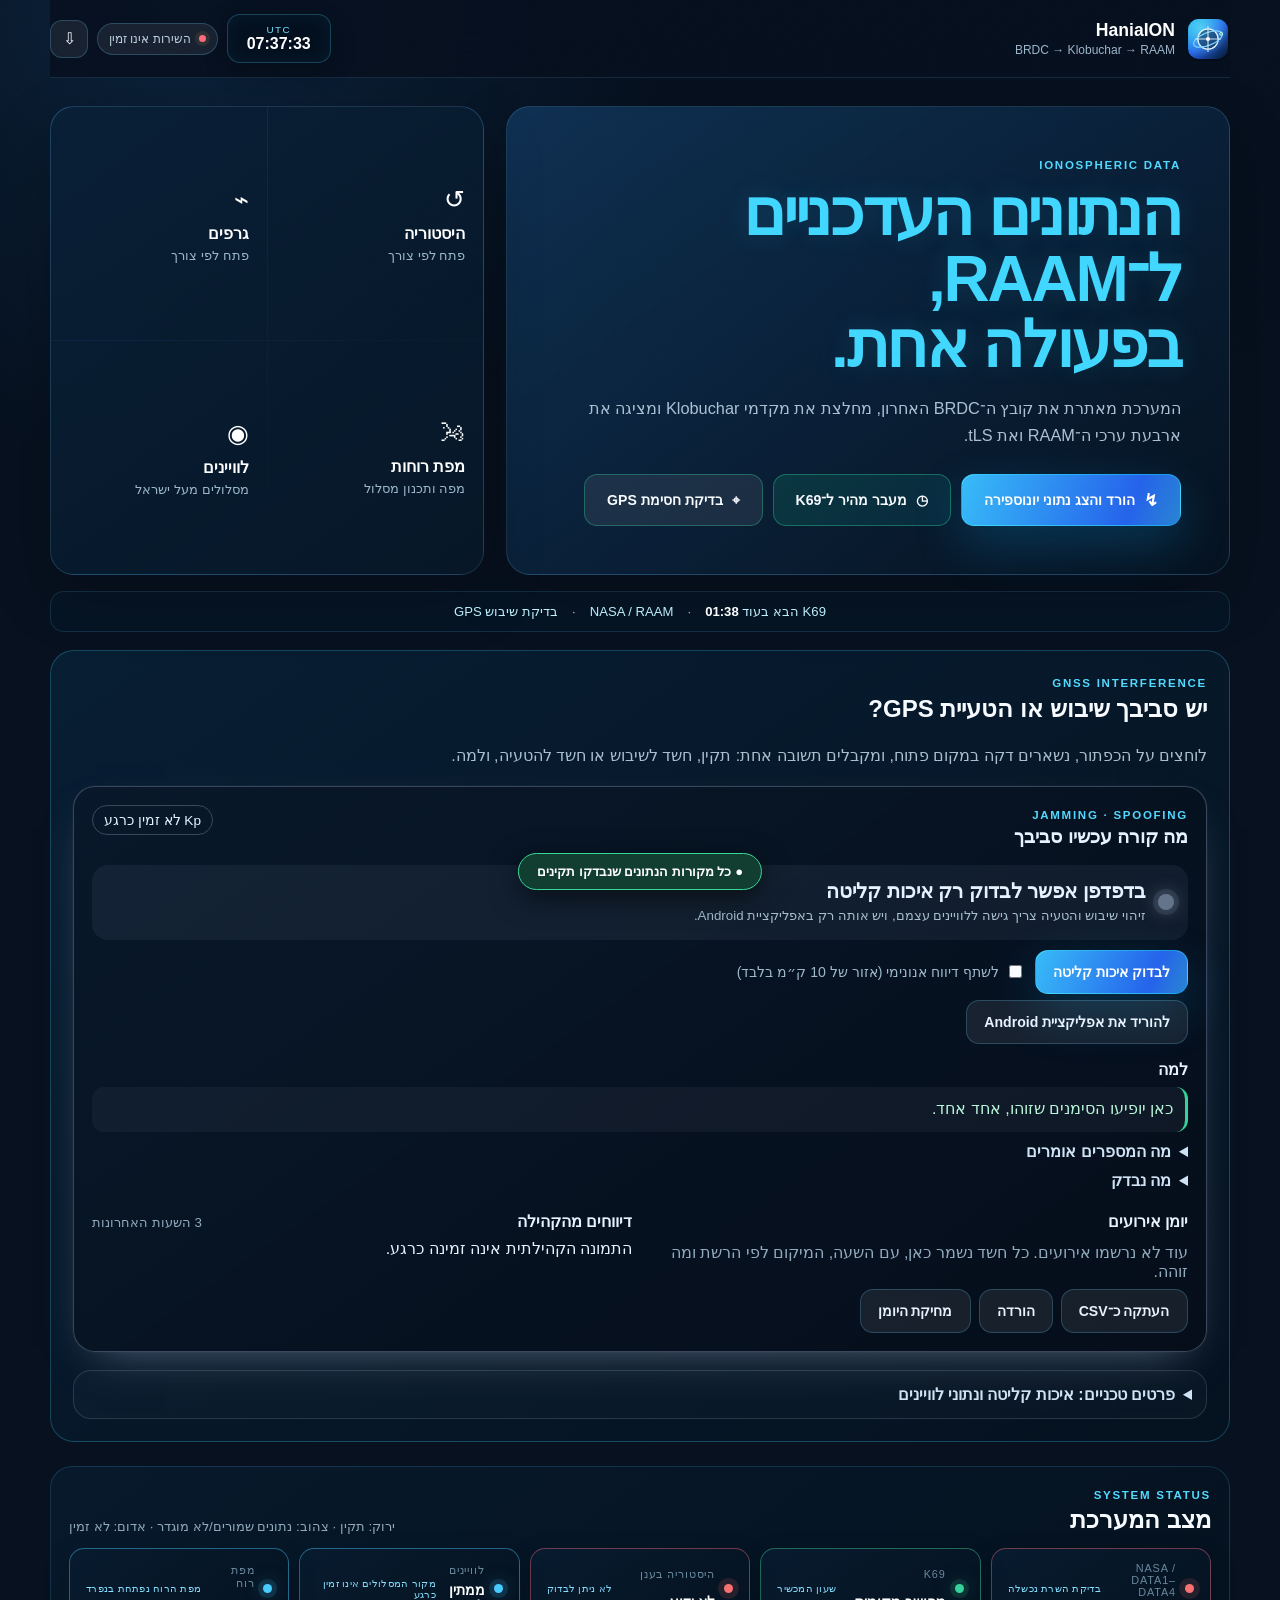
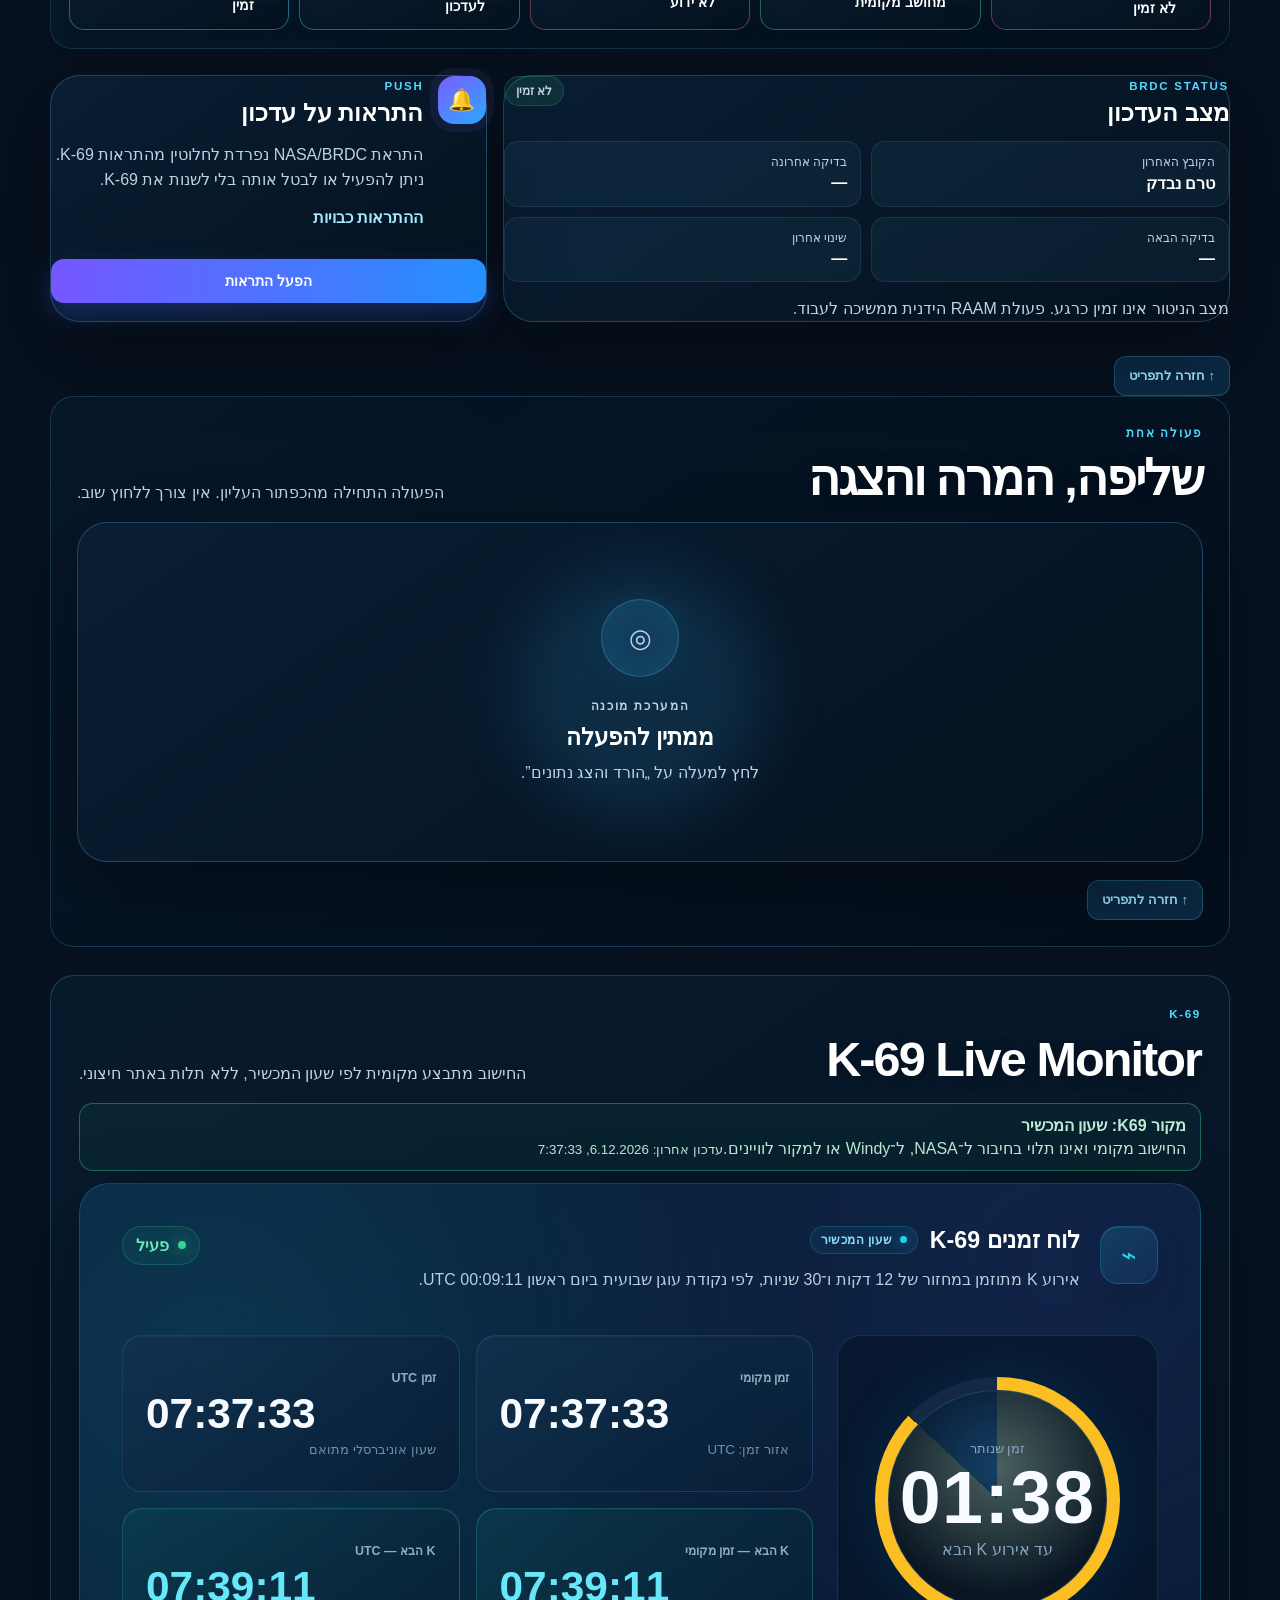
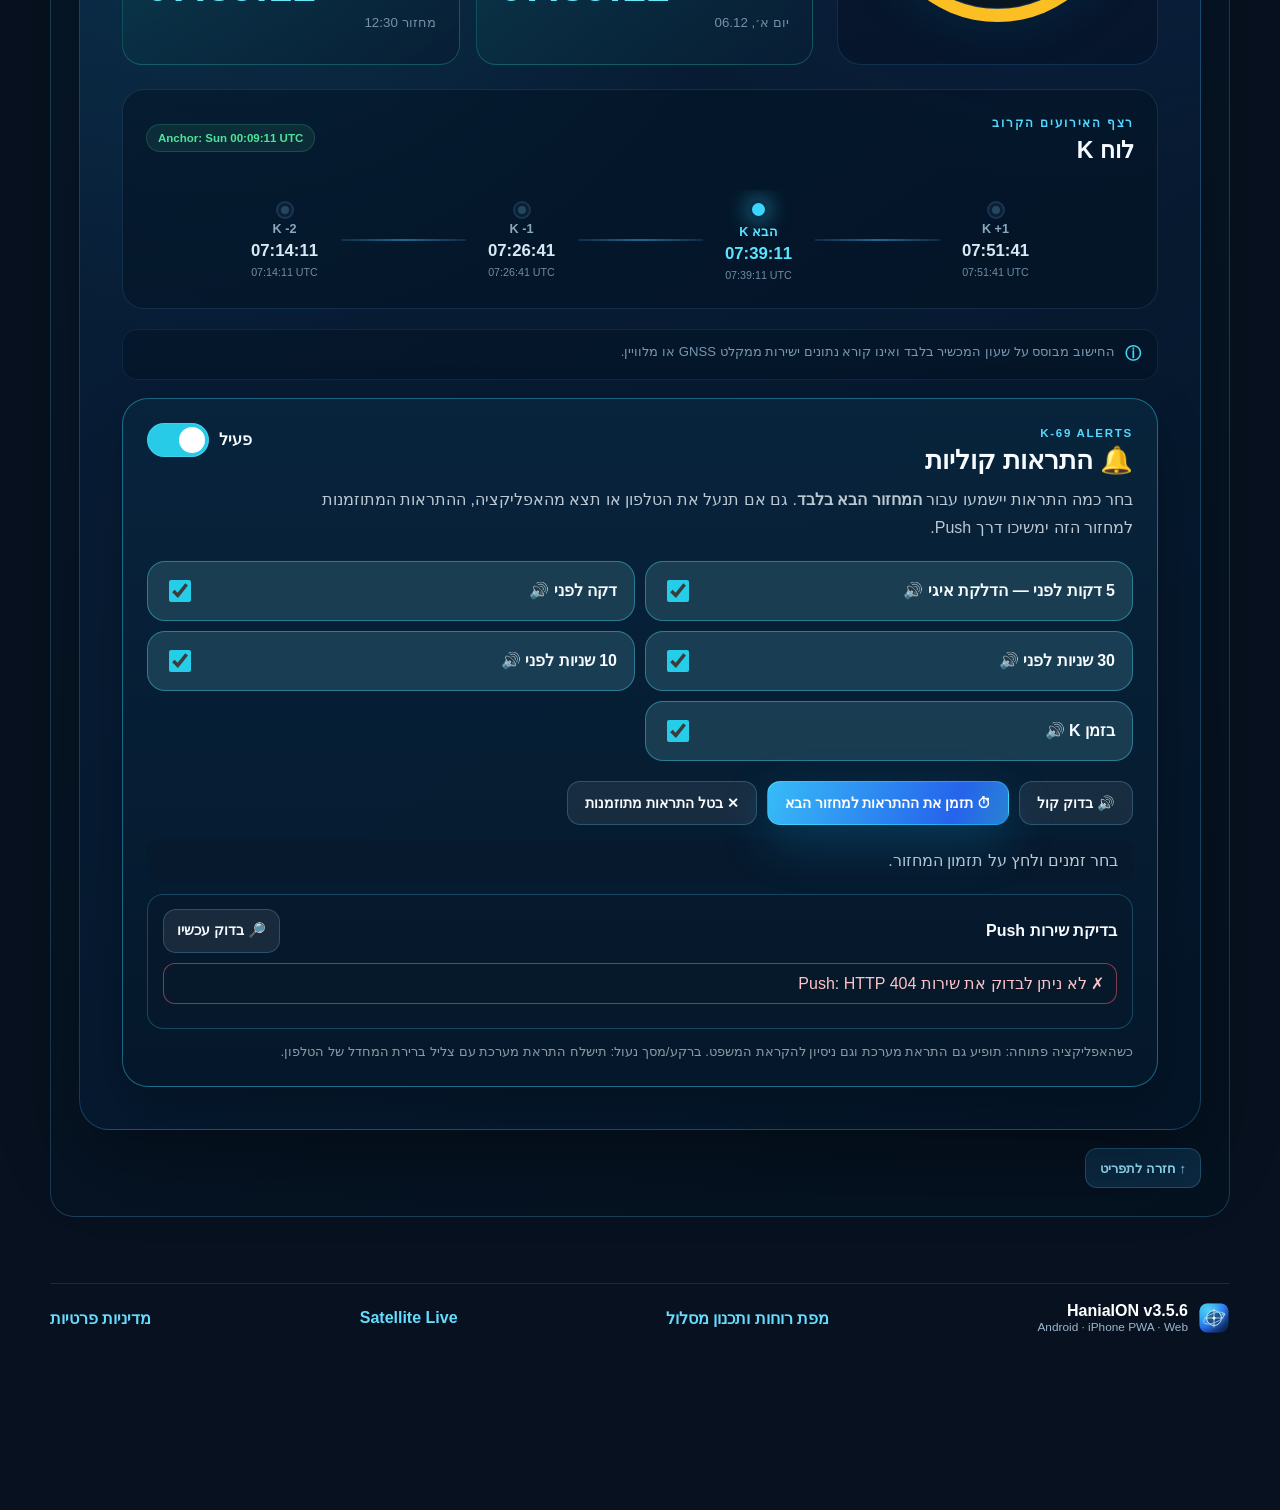
==== static/index.html @ 083f7c35 "GPS check: the top button opens the new check, starting no longer scrolls, the answer comes into vie" ====
<!doctype html>
<html lang="he" dir="rtl" data-theme="dark">
<head>
  <meta charset="utf-8">
  <meta name="viewport" content="width=device-width, initial-scale=1, viewport-fit=cover">
  <meta name="theme-color" content="#07111f">
  <meta name="description" content="HaniaION מורידה את קובץ BRDC העדכני, מחלצת מקדמי Klobuchar וממירה אותם לערכי RAAM.">
  <meta name="color-scheme" content="dark light">
  <link rel="manifest" href="/manifest.webmanifest">
  <link rel="icon" href="/static/icons/icon.svg?v=43" type="image/svg+xml">
  <link rel="apple-touch-icon" href="/static/icons/icon.svg?v=43">
  <link rel="stylesheet" href="/static/style.css?v=58">
  <title>HaniaION — BRDC to RAAM</title>
  <link rel="stylesheet" href="/static/data-status.css?v=5"><link rel="stylesheet" href="/static/data-status-compact.css?v=1"><link rel="stylesheet" href="/static/gnss-result.css?v=2"><link rel="stylesheet" href="/static/interference.css?v=3">
  <!-- Google Analytics -->
  <script async src="https://www.googletagmanager.com/gtag/js?id=G-45QVN8YE3W"></script>
  <script>
    window.dataLayer = window.dataLayer || [];
    function gtag(){dataLayer.push(arguments);}
    // Automated checks (headless browsers, crawlers) are not counted as visitors.
    if (navigator.webdriver || /HeadlessChrome|Lighthouse|bot|crawler|spider/i.test(navigator.userAgent)) window['ga-disable-G-45QVN8YE3W'] = true;
    gtag('js', new Date());
    gtag('config', 'G-45QVN8YE3W');
  </script>
</head>
<body class="focused-app">
  <header class="focused-header">
    <a class="focused-brand" href="#top" aria-label="HaniaION">
      <img src="/static/icons/icon.svg" alt="" width="44" height="44">
      <span><strong>HaniaION</strong><small>BRDC → Klobuchar → RAAM</small></span>
    </a>
    <div class="focused-header-actions"><div class="utc-header"><small>UTC</small><strong id="utcClock">--:--:--</strong></div>
      <div id="serviceStatus" class="status-pill" role="status" aria-live="polite">
        <span class="status-dot"></span><span id="serviceStatusText">בודק שירות</span>
      </div>
      <button id="installAppButton" class="icon-button" type="button" aria-label="התקנת האפליקציה" title="התקנה בטלפון">⇩</button>
    </div>
  </header>

  <main id="top" class="focused-main">
    <span id="quick-menu" class="anchor-target" aria-hidden="true"></span>
    <section class="focused-hero reveal">
      <div class="focused-hero-copy">
        <span class="section-kicker">IONOSPHERIC DATA</span>
        <h1>הנתונים העדכניים ל־RAAM,<br><em>בפעולה אחת.</em></h1>
        <p>המערכת מאתרת את קובץ ה־BRDC האחרון, מחלצת את מקדמי Klobuchar ומציגה את ארבעת ערכי ה־RAAM ואת tLS.</p>
        <div class="focused-primary-actions">
          <button id="heroCalculateButton" class="button button-primary button-large" type="button"><span class="button-icon">↯</span> הורד והצג נתוני יונוספירה</button>
          <a class="button button-secondary button-large k69-priority-button" href="#k69-live-target"><span>◷</span> מעבר מהיר ל־K69</a>
          <a class="button button-secondary button-large gnss-priority-button" href="#gnss-monitor"><span>⌖</span> בדיקת חסימת GPS</a>
        </div>
      </div>

      <nav class="focused-tools command-secondary-tools" aria-label="כלים נוספים">
        <a href="#history" data-panel-open="history"><span>↺</span><strong>היסטוריה</strong><small>פתח לפי צורך</small></a>
        <a href="#analytics" data-panel-open="analytics"><span>⌁</span><strong>גרפים</strong><small>פתח לפי צורך</small></a>
        <a href="/wind"><span>🌬</span><strong>מפת רוחות</strong><small>מפה ותכנון מסלול</small></a>
        <a href="/satellite"><span>◉</span><strong>לוויינים</strong><small>מסלולים מעל ישראל</small></a>
      </nav>
    </section>

    <section class="compact-status-strip reveal" aria-label="מידע מהיר">
  <a href="#k69-live-target">K69 הבא בעוד <strong id="k69QuickCountdown">--:--</strong></a>
  <span>·</span><button id="commandCalculateButton" type="button">NASA / RAAM</button>
  <span>·</span><a href="#gnss-monitor">בדיקת שיבוש GPS</a>
</section>

    <section id="gnss-monitor" class="gnss-monitor reveal" aria-label="ניטור GNSS מהטלפון">
      <div class="gnss-head"><div><span class="section-kicker">GNSS INTERFERENCE</span><h2>יש סביבך שיבוש או הטעיית GPS?</h2></div><span id="gnssBadge" class="gnss-badge neutral" hidden>טרם נבדק</span></div>
      <p class="gnss-explain">לוחצים על הכפתור, נשארים דקה במקום פתוח, ומקבלים תשובה אחת: תקין, חשד לשיבוש או חשד להטעיה, ולמה.</p>
      <section id="interference" class="if-card" data-level="idle" aria-label="שיבוש והטעיה">
  <div class="if-head"><div><span class="section-kicker">JAMMING · SPOOFING</span><h3>מה קורה עכשיו סביבך</h3></div><span class="if-kp" id="ifKp">Kp …</span></div>
  <div class="if-status"><span class="if-dot" aria-hidden="true"></span><div><strong id="ifTitle">מוכן לבדיקה</strong><small id="ifScores">בדיקה של דקה ובסופה תוצאה. למעקב בנסיעה או בעבודת שטח: מעקב רציף, שנעצר לבד אחרי 30 דקות.</small></div></div>
  <div class="if-progress" id="ifProgress" hidden><span id="ifBar"></span></div>
  <div class="if-controls" id="ifControls"><button class="button button-primary" type="button" id="ifStart">לבדוק עכשיו (דקה)</button><button class="button button-secondary" type="button" id="ifWatch">מעקב רציף</button><button class="button button-secondary" type="button" id="ifStop" hidden>לעצור</button>
    <small class="if-watchnote" id="ifWatchNote" hidden></small>
    <label class="if-share"><input type="checkbox" id="ifShare"> לשתף דיווח אנונימי (אזור של 10 ק״מ בלבד)</label></div>
  <p class="if-web" id="ifWeb"><a class="button button-secondary" href="/download/android">להוריד את אפליקציית Android</a></p>
  <h4>למה</h4>
  <ul class="if-reasons" id="ifReasons"><li class="ok">כאן יופיעו הסימנים שזוהו, אחד אחד.</li></ul>
  <details class="if-more"><summary>מה המספרים אומרים</summary><ul>
    <li><b>ודאות הטעיה:</b> כמה בטוח שהמיקום מהלוויינים מזויף. מתחת ל־35% זה תקין, מעל 60% זו כמעט ודאות.</li>
    <li><b>ודאות שיבוש:</b> כמה בטוח שמישהו משבש את האות. מעל 30% חשד, מעל 50% חשד חזק.</li>
    <li><b>לוויינים בשימוש:</b> כמה לוויינים הטלפון משתמש בהם לקביעת המיקום, מתוך כמה שהוא רואה. 4 זה המינימום, 8 ומעלה טוב.</li>
    <li><b>עוצמת אות (dB-Hz):</b> 35 ומעלה חזקה, 25 עד 35 טובה, מתחת ל־20 חלשה. בתוך מבנה האות חלש גם בלי שיבוש.</li>
    <li><b>Kp:</b> מזג אוויר בחלל. 0 עד 3 שקט, 4 פעיל, 5 ומעלה סערה גיאומגנטית שיכולה לפגוע בדיוק.</li>
  </ul></details>
  <details class="if-more"><summary>מה נבדק</summary><ul>
    <li><b>הטעיה:</b> מרחק בין המיקום מהלוויינים למיקום לפי הרשת, "נחיתה" בנקודות מוכרות כמו נמל התעופה של ביירות, עוצמת אות אחידה מדי, לוויינים נמוכים חזקים מגבוהים, לווייני GPS שנראים במקום שבו הם לא נמצאים, היעלמות של Galileo, GLONASS ו־BeiDou, אפליקציית מיקום מדומה, שעון לוויינים שונה וקפיצות מיקום.</li>
    <li><b>שיבוש:</b> ירידה פתאומית באות של כל הלוויינים, ירידה ברמת ההגבר במקלט (AGC), ולוויינים בשמיים בלי קביעת מיקום.</li>
    <li><b>מזג אוויר בחלל:</b> מדד Kp מ־NOAA. בסערה גיאומגנטית ירידה בקליטה יכולה להיות טבעית, ולכן החשד לשיבוש נחלש.</li>
  </ul></details>
  <div class="if-split">
    <div><div class="if-subhead"><h4>יומן אירועים</h4><small id="ifLogCount"></small></div><div id="ifLog"></div>
      <div class="if-logbtns"><button class="button button-secondary" type="button" id="ifCopy">העתקה כ־CSV</button><button class="button button-secondary" type="button" id="ifDownload">הורדה</button><button class="button button-secondary" type="button" id="ifClear">מחיקת היומן</button></div></div>
    <div><div class="if-subhead"><h4>דיווחים מהקהילה</h4><small>3 השעות האחרונות</small></div><div id="ifCommunity"><p class="if-muted">טוען…</p></div></div>
  </div>
</section>
<details class="gnss-tech" id="gnssTech"><summary>פרטים טכניים: איכות קליטה ונתוני לוויינים</summary>
<div id="gnss-action-target" class="gnss-action-target">
        <div id="gnssPermissionNote" class="gnss-permission-note"><strong id="gnssPermissionTitle">📍 בודק הרשאת מיקום…</strong><span id="gnssPermissionText">הרשאת המיקום משמשת רק לבדיקת GPS במכשיר. המפה האזורית אינה דורשת הרשאה.</span></div>
        <div class="gnss-actions"><button id="gnssTestButton" class="button button-primary" type="button">📱 בדוק GPS עכשיו</button><label><input id="gnssShare" type="checkbox"> שתף מדגם אזורי אנונימי (מיקום מעוגל לכ־10 ק״מ)</label></div>
      </div>
      <div id="gnssTestProgress" class="gnss-test-progress hidden" aria-live="polite">
  <div class="gnss-test-progress-head">
    <strong id="gnssTestStage">מתחיל בדיקה…</strong>
    <span id="gnssTestEta">זמן משוער: —</span>
  </div>
  <div class="gnss-test-progress-bar"><span id="gnssTestProgressBar"></span></div>
  <small id="gnssTestProgressMeta">0 דגימות · ממתין ל־Fix ראשון</small>
</div>
<div id="gnss-status-target" class="gnss-status-target">
        <div id="gnssLiveStatus" class="gnss-live-status"><strong>מוכן לבדיקה</strong><span>המערכת תאסוף דגימות עד שיש מספיק מידע לתוצאה.</span></div>
        <div class="gnss-grid">
          <article><small>דיוק נוכחי</small><strong id="gnssAccuracy">—</strong><em id="gnssAccuracyClass" class="gnss-class neutral">ממתין</em></article><article><small>יציבות מיקום</small><strong id="gnssFix">—</strong><em id="gnssFixClass" class="gnss-class neutral">ממתין</em></article><article><small>קפיצות חריגות</small><strong id="gnssJumps">—</strong><em id="gnssJumpsClass" class="gnss-class neutral">ממתין</em></article><article><small>מדד הפרעה</small><strong id="gnssScore">—</strong><em id="gnssScoreClass" class="gnss-class neutral">ממתין</em></article><article><small>דגימות</small><strong id="gnssSamples">0</strong><em id="gnssSamplesClass" class="gnss-class neutral">מעט</em></article><article><small>ביטחון בתוצאה</small><strong id="gnssConfidence">—</strong><em id="gnssConfidenceClass" class="gnss-class neutral">ממתין</em></article>
        </div>
        <div class="gnss-meter"><span id="gnssMeter"></span></div><p id="gnssReason" class="gnss-reason">לחץ על הבדיקה והישאר במקום פתוח ככל האפשר.</p>
      </div>
      <section id="gnss-advanced" class="gnss-advanced hidden" aria-label="GNSS Advanced">
  <div class="gnss-advanced-head"><div><span class="section-kicker">ANDROID NATIVE GNSS</span><h3>GNSS Advanced</h3></div><span id="nativeGnssBadge" class="gnss-badge ok">Android מחובר</span></div>
  <p>נתוני לוויינים ישירים ממקלט ה־GNSS של מכשיר Android. אזור זה מופיע רק כאשר HaniaION רץ דרך אפליקציית Android.</p>
  <div class="gnss-native-grid">
    <article><small>לוויינים נראים</small><strong id="nativeSatView">—</strong></article>
    <article><small>בשימוש ל־Fix</small><strong id="nativeSatUsed">—</strong></article>
    <article><small>C/N0 ממוצע</small><strong id="nativeCn0">—</strong><em>dB-Hz</em></article>
    <article><small>דיוק Android</small><strong id="nativeAccuracy">—</strong></article>
  </div>
  <div class="gnss-constellations"><small>מערכות לוויין שנקלטות</small><div id="nativeConstellations">—</div></div>
  <div class="native-gnss-note" id="nativeGnssNote">ממתין למדידות GNSS מהמכשיר…</div>
</section>
<div class="regional-gnss community-regional"><div><span class="section-kicker">HANIAION COMMUNITY</span><h3>מדידות HaniaION באזור</h3></div><strong id="regionalGnss">אין עדיין מדידות באזור</strong><small id="regionalGnssDetail">מבוסס רק על בדיקות אנונימיות של HaniaION, אם משתמשים בחרו לשתף.</small></div>
</details>


    </section>

    <section id="system-status" class="system-health-section" aria-label="מצב המערכת">
      <div class="system-health-heading"><div><span class="section-kicker">SYSTEM STATUS</span><h2>מצב המערכת</h2></div><small>ירוק: תקין · צהוב: נתונים שמורים/לא מוגדר · אדום: לא זמין</small></div>
      <div class="focused-status-row">
        <div id="nasaStatusCard" class="live-status-card status-checking"><span class="live-dot"></span><small>NASA / DATA1–DATA4</small><strong id="nasaStatus">בודק</strong><em id="nasaLatency">—</em></div>
        <div id="k69StatusCard" class="live-status-card status-online"><span class="live-dot"></span><small>K69</small><strong id="k69Status">מחושב מקומית</strong><em id="k69Detail">שעון המכשיר</em></div>
        <div id="databaseStatusCard" class="live-status-card status-checking"><span class="live-dot"></span><small>היסטוריה בענן</small><strong id="databaseStatus">בודק</strong><em id="databaseDetail">—</em></div>
        <div id="satelliteStatusCard" class="live-status-card status-checking"><span class="live-dot"></span><small>לוויינים</small><strong id="satelliteStatus">בודק</strong><em id="satelliteDetail">—</em></div>
        <div id="windStatusCard" class="live-status-card status-neutral"><span class="live-dot cache-dot"></span><small>מפת רוח</small><strong id="windStatus">זמין</strong><em id="windDetail">נפתח בנפרד</em></div>
      </div>
    </section>

    <section class="overview-grid reveal always-dark-section" aria-label="לוח מצב BRDC והתראות">
      <article class="card overview-card">
        <div class="overview-card-head"><div><span class="section-kicker">BRDC STATUS</span><h2>מצב העדכון</h2></div><span id="monitorBadge" class="result-badge">ממתין</span></div>
        <div class="overview-metrics">
          <div><span>הקובץ האחרון</span><strong id="latestMonitorFile">טרם נבדק</strong></div>
          <div><span>בדיקה אחרונה</span><strong id="lastMonitorCheck">—</strong></div>
          <div><span>בדיקה הבאה</span><strong id="nextMonitorCheck">—</strong></div>
          <div><span>שינוי אחרון</span><strong id="lastMonitorChange">—</strong></div>
        </div>
        <p id="monitorStatus" class="overview-note">לאחר חיבור מסד הנתונים, המערכת תבדוק אוטומטית כל 3 שעות.</p>
      </article>
      <article class="card notification-card">
        <div class="notification-icon">🔔</div>
        <div><span class="section-kicker">PUSH</span><h2>התראות על עדכון</h2><p id="notificationDescription">התראת NASA/BRDC נפרדת לחלוטין מהתראות K-69. ניתן להפעיל או לבטל אותה בלי לשנות את K-69.</p><strong id="notificationStatus">ההתראות כבויות</strong></div>
        <button id="notificationButton" class="button button-secondary" type="button">הפעל התראות</button>
      </article>
    </section>
    <div class="section-return"><a href="#quick-menu">↑ חזרה לתפריט</a></div>

    <section id="converter" class="workspace-section reveal always-dark-section">
      <div class="section-heading focused-heading">
        <div><span class="section-kicker">פעולה אחת</span><h2>שליפה, המרה והצגה</h2></div>
        <p>הפעולה התחילה מהכפתור העליון. אין צורך ללחוץ שוב.</p>
      </div>
      <article id="statusCard" class="card status-card compact-status-card" aria-live="polite">
        <div id="idleState" class="state-content"><div class="state-orb idle-orb"><span>◎</span></div><span class="card-label">המערכת מוכנה</span><h3>ממתין להפעלה</h3><p>לחץ למעלה על „הורד והצג נתונים”.</p></div>
        <div id="loadingState" class="state-content hidden"><div class="loader-orbit"><span></span></div><span class="card-label">הפעולה מתבצעת</span><h3 id="loadingTitle">מתחבר ל־NASA CDDIS</h3><p id="loadingDescription">המערכת מאתרת את קובץ ה־BRDC האחרון.</p><div class="progress-track"><span id="progressBar"></span></div><div class="progress-meta"><span id="progressStep">שלב 1 מתוך 4</span><span id="elapsedTime">0.0s</span></div><ol class="download-steps" aria-label="שלבי הורדת הנתונים"><li id="downloadStep1" class="active">התחברות ל־NASA</li><li id="downloadStep2">איתור והורדת BRDC</li><li id="downloadStep3">חישוב DATA1–DATA4</li><li id="downloadStep4">שמירת היסטוריה</li></ol><p id="retryStatus" class="retry-status hidden"></p></div>
        <div id="successState" class="state-content hidden"><div class="state-orb success-orb"><span>✓</span></div><span class="card-label">הפעולה הושלמה</span><h3>נתוני RAAM מוכנים</h3><p>הקובץ האחרון הורד והומר בהצלחה.</p><button id="viewResultsButton" class="text-button" type="button">הצג תוצאות ↓</button></div>
        <div id="errorState" class="state-content hidden" role="alert"><div class="state-orb error-orb"><span>!</span></div><span class="card-label">לא ניתן להשלים כרגע</span><h3>השליפה לא הושלמה</h3><p id="errorText">אירעה שגיאה לא צפויה.</p><button id="retryButton" class="button button-ghost" type="button">נסה שוב</button></div>
      </article>
      <div class="section-return"><a href="#quick-menu">↑ חזרה לתפריט</a></div>
    </section>

    <section id="resultsPanel" class="results-section hidden reveal" aria-live="polite">
      <div class="section-heading results-heading-row"><div><span class="section-kicker">LATEST RESULT</span><h2>נתוני BRDC האחרונים</h2><p class="success-subtitle">✓ הומרו לערכי RAAM בהצלחה</p></div><div class="result-status-group"><span id="cacheBadge" class="result-badge">עודכן כעת</span><span id="updatedAt" class="updated-at">—</span></div></div>
      <div class="source-strip"><div><span>קובץ מקור</span><strong id="fileName">—</strong></div><div><span>תאריך מקור UTC</span><strong id="sourceDate">—</strong></div><div><span>מודל</span><strong>GPS Klobuchar</strong></div><div><span>מצב המקור</span><strong id="sourceMode">—</strong></div></div><div id="resultSourceNote" class="source-state-note result-source-note"><strong>מקור: NASA CDDIS</strong><span id="resultSourceDetail">זמן העדכון יוצג לאחר השליפה.</span></div>
      <div id="raam-values-target" class="value-grid">
        <article class="value-card"><span>DATA 1</span><strong id="data1">—</strong><small>Alpha A0 · A1</small></article>
        <article class="value-card"><span>DATA 2</span><strong id="data2">—</strong><small>Alpha A2 · A3</small></article>
        <article class="value-card"><span>DATA 3</span><strong id="data3">—</strong><small>Beta B0 · B1</small></article>
        <article class="value-card"><span>DATA 4</span><strong id="data4">—</strong><small>Beta B2 · B3</small></article>
        <article class="value-card tls-card"><span>TLS/UTC</span><strong id="tls">—</strong><small>Leap seconds</small></article>
      </div>
      <div class="result-actions"><button id="copyButton" class="button button-primary" type="button">העתק הכול</button><button id="downloadTxtButton" class="button button-secondary" type="button">RAAM.txt</button><button id="downloadJsonButton" class="button button-secondary" type="button">JSON</button><button id="downloadCsvButton" class="button button-secondary" type="button">CSV</button><button id="shareResultButton" class="button button-secondary" type="button">שיתוף</button><button id="refreshButton" class="button button-ghost" type="button">רענן</button></div>
      <details class="raw-panel"><summary><span><strong>מקדמי Klobuchar המקוריים</strong><small>הערכים המדעיים מתוך כותרת ה־RINEX</small></span><span class="summary-icon">+</span></summary><div class="raw-grid"><div><span>GPSA / Alpha</span><code id="alpha">—</code></div><div><span>GPSB / Beta</span><code id="beta">—</code></div></div></details>
      <div class="section-return"><a href="#quick-menu">↑ חזרה לתפריט</a></div>
    </section>

    <section id="history" class="history-section reveal optional-panel is-collapsed">
      <div class="section-heading history-heading-row"><div><span class="section-kicker">HISTORY</span><h2>היסטוריה והשוואה</h2></div><div class="history-heading-actions"><span id="historyCount" class="result-badge">0 תוצאות</span><button class="button button-ghost panel-collapse-button" data-panel-close="history" type="button">מזער</button><button id="clearHistoryButton" class="button button-ghost history-clear-button" type="button">נקה היסטוריה</button></div></div>
      <p class="history-intro">כל תוצאה מוצלחת נשמרת במכשיר הזה. ניתן לפתוח תוצאה קודמת, להוריד אותה ולהשוות מול התוצאה שלפניה.</p>
      <div id="historyCloudWarning" class="history-cloud-warning hidden" role="status" aria-live="polite"></div>
      <div id="historyEmpty" class="card history-empty"><div class="state-orb idle-orb"><span>↺</span></div><h3>עדיין אין תוצאות שמורות</h3><p>לאחר ההפעלה הראשונה התוצאה תישמר כאן אוטומטית.</p></div>
      <div id="historyContent" class="history-content hidden"><article id="comparisonCard" class="card comparison-card hidden"><div class="comparison-header"><div><span class="card-label">שינוי מהתוצאה הקודמת</span><h3 id="comparisonTitle">השוואה אחרונה</h3></div><span id="comparisonSummary" class="comparison-summary">—</span></div><div id="comparisonGrid" class="comparison-grid"></div></article><div id="historyList" class="history-list" aria-live="polite"></div></div>
      <div class="section-return"><a href="#quick-menu">↑ חזרה לתפריט</a></div>
    </section>

    <section id="analytics" class="analytics-section reveal optional-panel is-collapsed">
      <div class="section-heading history-heading-row"><div><span class="section-kicker">ANALYTICS</span><h2>גרפים וניתוח שינויים</h2></div><div class="history-heading-actions"><button class="button button-ghost panel-collapse-button" data-panel-close="analytics" type="button">מזער</button><button id="syncHistoryButton" class="button button-ghost" type="button">סנכרן ענן</button><button id="exportHistoryCsvButton" class="button button-secondary" type="button">ייצוא CSV</button></div></div>
      <p class="history-intro">הגרפים משלבים את ההיסטוריה מהמכשיר ומה־PostgreSQL, כך שהנתונים נשמרים גם בין מכשירים.</p>
      <div id="cloudHistoryStatus" class="cloud-history-status" role="status" aria-live="polite">בודק היסטוריה בענן...</div>
      <article class="card analytics-card">
        <div class="analytics-controls"><label>ערך<select id="chartMetric"><option value="data1">DATA1</option><option value="data2">DATA2</option><option value="data3">DATA3</option><option value="data4">DATA4</option><option value="tls">tLS</option></select></label><label>טווח<select id="chartRange"><option value="7">7 תוצאות אחרונות</option><option value="14">14 תוצאות אחרונות</option><option value="30" selected>30 תוצאות אחרונות</option><option value="all">כל ההיסטוריה</option></select></label></div>
        <div id="chartEmpty" class="chart-empty">הגרף יוצג לאחר שמירת שתי תוצאות לפחות.</div>
        <div id="chartInsight" class="chart-insight hidden" role="status" aria-live="polite"></div>
        <canvas id="historyChart" class="history-chart hidden" width="1100" height="360" aria-label="גרף היסטוריית RAAM"></canvas>
        <div class="chart-value-summary"><div><span>מינימום</span><strong id="chartMinimum">—</strong></div><div><span>מקסימום</span><strong id="chartMaximum">—</strong></div><div><span>שינוי בטווח</span><strong id="chartDelta">—</strong></div></div>
        <div class="analytics-summary"><div><span>מספר תוצאות</span><strong id="analyticsCount">0</strong></div><div><span>שינויים שזוהו</span><strong id="analyticsChanges">0</strong></div><div><span>השעה הנפוצה</span><strong id="analyticsCommonHour">—</strong></div><div><span>רצף ללא שינוי</span><strong id="analyticsStableRun">0</strong></div></div>
      </article>
      <div class="section-return"><a href="#quick-menu">↑ חזרה לתפריט</a></div>
    </section>

    <section id="gps-pulse" class="pulse-section reveal">
      <div class="section-heading focused-heading"><div><span class="section-kicker">K-69</span><h2>K-69 Live Monitor</h2></div><p>החישוב מתבצע מקומית לפי שעון המכשיר, ללא תלות באתר חיצוני.</p></div>
      <div id="k69SourceNote" class="source-state-note"><strong>מקור K69: שעון המכשיר</strong><span>החישוב מקומי ואינו תלוי בחיבור ל־NASA, ל־Windy או למקור לוויינים.</span></div>
      <article class="card k69-monitor-card">
        <div class="k69-monitor-head">
          <div class="pulse-card-copy"><div class="pulse-icon">⌁</div><div><div class="pulse-title-row"><h3>לוח זמנים K-69</h3><span class="external-badge k69-device-badge"><span></span> שעון המכשיר</span></div><p>אירוע K מתוזמן במחזור של 12 דקות ו־30 שניות, לפי נקודת עוגן שבועית ביום ראשון 00:09:11 UTC.</p></div></div>
          <div class="k69-live-state"><span></span><strong>פעיל</strong></div>
        </div>

        <div id="k69-live-target" class="k69-dashboard">
          <div class="k69-countdown-wrap">
            <div id="k69ProgressRing" class="k69-progress-ring" style="--k69-progress:0deg">
              <div class="k69-ring-inner"><small>זמן שנותר</small><strong id="k69Countdown">--:--</strong><span>עד אירוע K הבא</span></div>
            </div>
          </div>

          <div class="k69-time-grid">
            <div class="k69-time-card"><span>זמן מקומי</span><strong id="k69LocalTime">--:--:--</strong><small id="k69TimeZone">אזור זמן: —</small></div>
            <div class="k69-time-card"><span>זמן UTC</span><strong id="k69UtcTime">--:--:--</strong><small>שעון אוניברסלי מתואם</small></div>
            <div class="k69-time-card k69-next-card"><span>K הבא — זמן מקומי</span><strong id="k69NextLocal">--:--:--</strong><small id="k69NextDate">—</small></div>
            <div class="k69-time-card k69-next-card"><span>K הבא — UTC</span><strong id="k69NextUtc">--:--:--</strong><small>מחזור 12:30</small></div>
          </div>
        </div>

        <div class="k69-timeline-card">
          <div class="k69-timeline-head"><div><span class="card-label">רצף האירועים הקרוב</span><h3>לוח K</h3></div><span class="result-badge">Anchor: Sun 00:09:11 UTC</span></div>
          <div id="k69Timeline" class="k69-timeline" aria-live="polite"></div>
        </div>

        <div class="k69-footnote"><span>ⓘ</span><p>החישוב מבוסס על שעון המכשיר בלבד ואינו קורא נתונים ישירות ממקלט GNSS או מלוויין.</p></div>


      <article class="card k69-alert-card" id="k69-alerts">
        <div class="k69-alert-head">
          <div>
            <span class="section-kicker">K-69 ALERTS</span>
            <h3>🔔 התראות קוליות</h3>
            <p>בחר כמה התראות יישמעו עבור <strong>המחזור הבא בלבד</strong>. גם אם תנעל את הטלפון או תצא מהאפליקציה, ההתראות המתוזמנות למחזור הזה ימשיכו דרך Push.</p>
          </div>
          <label class="k69-alert-toggle"><span>פעיל</span><input id="k69AlertsEnabled" type="checkbox" checked><i aria-hidden="true"></i></label>
        </div>

        <div class="k69-alert-options" role="group" aria-label="זמני התראות K-69">
          <label class="k69-alert-option"><span>5 דקות לפני — הדלקת איגי <small>🔊</small></span><input class="k69-alert-check" type="checkbox" value="300" checked></label>
          <label class="k69-alert-option"><span>דקה לפני <small>🔊</small></span><input class="k69-alert-check" type="checkbox" value="60" checked></label>
          <label class="k69-alert-option"><span>30 שניות לפני <small>🔊</small></span><input class="k69-alert-check" type="checkbox" value="30" checked></label>
          <label class="k69-alert-option"><span>10 שניות לפני <small>🔊</small></span><input class="k69-alert-check" type="checkbox" value="10" checked></label>
          <label class="k69-alert-option"><span>בזמן K <small>🔊</small></span><input class="k69-alert-check" type="checkbox" value="0" checked></label>
        </div>

        <div class="k69-alert-actions">
          <button id="k69TestVoiceButton" class="button button-secondary" type="button">🔊 בדוק קול</button>
          <button id="k69ScheduleButton" class="button button-primary" type="button">⏱ תזמן את ההתראות למחזור הבא</button>
          <button id="k69CancelButton" class="button button-secondary" type="button">✕ בטל התראות מתוזמנות</button>
        </div>
        <div id="k69ScheduleStatus" class="k69-schedule-status" role="status">בחר זמנים ולחץ על תזמון המחזור.</div>
        <div class="k69-diagnostics">
          <div class="k69-diagnostics-head"><strong>בדיקת שירות Push</strong><button id="k69DiagnosticsButton" class="button button-secondary" type="button">🔎 בדוק עכשיו</button></div>
          <div id="k69DiagnosticsStatus" class="k69-diagnostics-status" role="status">בודק את שרת ההתראות…</div>
          <div id="k69DiagnosticsDetails" class="k69-diagnostics-details" hidden></div>
        </div>
        <small class="k69-alert-note">כשהאפליקציה פתוחה: תופיע גם התראת מערכת וגם ניסיון להקראת המשפט. ברקע/מסך נעול: תישלח התראת מערכת עם צליל ברירת המחדל של הטלפון.</small>
      </article>
      </article>
      <div class="section-return"><a href="#quick-menu">↑ חזרה לתפריט</a></div>
    </section>
  </main>

  <footer class="focused-footer"><img src="/static/icons/icon.svg" alt="" width="32" height="32"><div><strong>HaniaION v3.5.6</strong><small>Android · iPhone PWA · Web</small></div><a href="/wind">מפת רוחות ותכנון מסלול</a><a href="/satellite">Satellite Live</a><a href="/static/privacy.html">מדיניות פרטיות</a></footer>

  <div id="installModal" class="install-modal hidden" role="dialog" aria-modal="true" aria-labelledby="installModalTitle">
    <div class="install-modal-backdrop" data-close-install></div><div class="install-modal-card"><button class="install-modal-close" type="button" data-close-install aria-label="סגירה">×</button><div class="install-app-icon"><img src="/static/icons/icon.svg" alt="" width="58" height="58"></div><span class="section-kicker">INSTALL HaniaION</span><h2 id="installModalTitle">הוספה לטלפון</h2>
      <div id="installAndroidInstructions" class="install-instructions hidden"><p><strong>APK מלא:</strong> כולל לווייני הטלפון, קול והתראות Android ברקע.</p><a id="downloadAndroidApkButton" class="button button-primary full-width" href="/download/android">הורד אפליקציית Android המלאה</a><button id="checkUpdateButton" class="button button-secondary full-width" type="button">בדוק עדכונים</button><p class="install-secondary-copy"><strong>קיצור דרך לאתר:</strong> נראה כמו אפליקציה, אך אינו יכול לקרוא את לווייני הטלפון.</p><button id="confirmInstallButton" class="button button-secondary full-width" type="button">הוסף את האתר למסך הבית</button></div>
      <div id="installIosInstructions" class="install-instructions hidden"><p>באייפון פתח ב־<strong>Safari</strong>, לחץ על <strong>שיתוף</strong> ולאחר מכן <strong>הוסף למסך הבית</strong>.</p><div class="ios-install-steps"><span>1</span> שיתוף <i>←</i><span>2</span> הוסף למסך הבית</div></div>
      <div id="installFallbackInstructions" class="install-instructions hidden"><p>פתח את תפריט הדפדפן ובחר <strong>התקנת אפליקציה</strong> או <strong>הוספה למסך הבית</strong>.</p></div>
    </div>
  </div>
  <button id="floatingTopButton" class="floating-top-button" type="button" aria-label="חזרה לראש העמוד" title="חזרה לראש העמוד">↑</button>
  <div id="toast" class="toast" role="status" aria-live="polite"></div>
  <script src="/static/spoofing.js?v=5" defer></script>
  <script src="/static/interference.js?v=4" defer></script>
  <script src="/static/app.js?v=86" defer></script>
  <script src="/static/data-status.js?v=5"></script>
  <script>
    document.addEventListener('click', function(event) {
      const link = event.target.closest('a[href$=".apk"]');
      if (link && typeof gtag === 'function') {
        gtag('event', 'apk_download', {file_name: 'HaniaION.apk', link_url: link.href});
      }
    });
  </script>
</body>
</html>
---- static/style.css ----
:root {
  --bg: #06101d;
  --bg-elevated: #0a1727;
  --surface: rgba(12, 27, 45, 0.82);
  --surface-solid: #0d1b2c;
  --surface-soft: rgba(255, 255, 255, 0.045);
  --surface-hover: rgba(255, 255, 255, 0.075);
  --border: rgba(151, 190, 225, 0.14);
  --border-strong: rgba(105, 199, 255, 0.28);
  --text: #f3f8fc;
  --text-muted: #9fb2c5;
  --text-dim: #6f8499;
  --primary: #36b9ff;
  --primary-strong: #1595eb;
  --primary-soft: rgba(54, 185, 255, 0.13);
  --cyan: #53e4d1;
  --success: #4ee39a;
  --danger: #ff6b7a;
  --warning: #ffca5c;
  --shadow: 0 30px 80px rgba(0, 0, 0, 0.32);
  --radius-xl: 30px;
  --radius-lg: 22px;
  --radius-md: 15px;
  --max-width: 1240px;
  --font: Inter, ui-sans-serif, -apple-system, BlinkMacSystemFont, "Segoe UI", Arial, sans-serif;
}

html[data-theme="light"] {
  --bg: #eef6fb;
  --bg-elevated: #f8fbfe;
  --surface: rgba(255, 255, 255, 0.85);
  --surface-solid: #ffffff;
  --surface-soft: rgba(21, 71, 109, 0.055);
  --surface-hover: rgba(21, 71, 109, 0.085);
  --border: rgba(22, 74, 112, 0.12);
  --border-strong: rgba(21, 149, 235, 0.28);
  --text: #0c2135;
  --text-muted: #536c82;
  --text-dim: #7890a4;
  --primary: #098fdf;
  --primary-strong: #087ac0;
  --primary-soft: rgba(9, 143, 223, 0.1);
  --cyan: #0fae9d;
  --success: #168d5c;
  --danger: #cf3f54;
  --warning: #b77700;
  --shadow: 0 28px 70px rgba(30, 71, 102, 0.12);
}

* { box-sizing: border-box; }
html { scroll-behavior: smooth; }
body {
  margin: 0;
  min-width: 320px;
  min-height: 100vh;
  color: var(--text);
  background: var(--bg);
  font-family: var(--font);
  overflow-x: hidden;
  transition: background .25s ease, color .25s ease;
}


/* v3.4.11 — Android header participates in document flow; no content can slide underneath it. */
.focused-app .focused-header,
.android-native .focused-header {
  position: relative !important;
  top: auto !important;
}
.android-native body.focused-app {
  padding-top: max(38px, env(safe-area-inset-top, 0px));
}
.focused-app .workspace-section,
.focused-app .results-section,
.focused-app .history-section,
.focused-app .pulse-section {
  scroll-margin-top: 16px;
}
.focused-app .anchor-target {
  top: -12px;
}
body::before {
  content: "";
  position: fixed;
  inset: 0;
  pointer-events: none;
  background-image: linear-gradient(rgba(127, 183, 224, .025) 1px, transparent 1px), linear-gradient(90deg, rgba(127, 183, 224, .025) 1px, transparent 1px);
  background-size: 52px 52px;
  mask-image: linear-gradient(to bottom, rgba(0,0,0,.7), transparent 75%);
  z-index: -3;
}
button, a { font: inherit; }
a { color: inherit; }
button { color: inherit; }
button:focus-visible, a:focus-visible, summary:focus-visible { outline: 3px solid rgba(54,185,255,.35); outline-offset: 3px; }
.hidden { display: none !important; }

.ambient { position: fixed; border-radius: 50%; filter: blur(90px); pointer-events: none; z-index: -4; opacity: .24; }
.ambient-one { width: 460px; height: 460px; left: -200px; top: 80px; background: #078eea; }
.ambient-two { width: 500px; height: 500px; right: -240px; top: 520px; background: #00bba7; opacity: .13; }
.star-field { position: absolute; inset: 0 0 auto; height: 900px; z-index: -2; pointer-events: none; opacity: .55; background-image: radial-gradient(circle at 20% 20%, rgba(255,255,255,.8) 0 1px, transparent 1.5px), radial-gradient(circle at 80% 35%, rgba(255,255,255,.65) 0 1px, transparent 1.5px), radial-gradient(circle at 55% 12%, rgba(83,228,209,.75) 0 1px, transparent 1.5px); background-size: 180px 180px, 260px 260px, 320px 320px; mask-image: linear-gradient(to bottom, black, transparent); }
html[data-theme="light"] .star-field { opacity: .12; }

.topbar {
  width: min(var(--max-width), calc(100% - 36px));
  height: 78px;
  margin: 0 auto;
  display: flex;
  align-items: center;
  justify-content: space-between;
  gap: 24px;
  border-bottom: 1px solid var(--border);
}
.brand { display: inline-flex; align-items: center; gap: 11px; text-decoration: none; min-width: 190px; }
.brand img, .footer-brand img { border-radius: 13px; box-shadow: 0 10px 28px rgba(16, 147, 227, .24); }
.brand span, .footer-brand span { display: flex; flex-direction: column; line-height: 1.15; }
.brand strong { font-size: 1.03rem; letter-spacing: .015em; }
.brand small, .footer-brand small { color: var(--text-muted); font-size: .72rem; margin-top: 3px; }
.topnav { display: flex; align-items: center; gap: 28px; }
.topnav a { text-decoration: none; color: var(--text-muted); font-size: .87rem; transition: color .2s ease; }
.topnav a:hover { color: var(--text); }
.topbar-actions { display: flex; align-items: center; gap: 10px; }
.status-pill { display: inline-flex; align-items: center; gap: 8px; padding: 8px 11px; border: 1px solid var(--border); border-radius: 999px; background: var(--surface-soft); color: var(--text-muted); font-size: .75rem; white-space: nowrap; }
.status-dot { width: 7px; height: 7px; border-radius: 50%; background: var(--warning); box-shadow: 0 0 0 4px rgba(255,202,92,.09); }
.status-pill.online .status-dot { background: var(--success); box-shadow: 0 0 0 4px rgba(78,227,154,.1), 0 0 12px rgba(78,227,154,.5); }
.status-pill.offline .status-dot { background: var(--danger); }
.icon-button { width: 38px; height: 38px; border-radius: 12px; border: 1px solid var(--border); background: var(--surface-soft); cursor: pointer; display: grid; place-items: center; transition: transform .2s, background .2s; }
.icon-button:hover { transform: translateY(-1px); background: var(--surface-hover); }

main { width: min(var(--max-width), calc(100% - 36px)); margin: 0 auto; }
.hero-section { min-height: 670px; display: grid; grid-template-columns: 1.08fr .92fr; align-items: center; gap: 58px; padding: 88px 0 70px; }
.kicker, .section-kicker, .card-label { color: var(--primary); font-size: .72rem; font-weight: 800; letter-spacing: .15em; }
.kicker { display: inline-flex; align-items: center; gap: 9px; }
.kicker span { width: 22px; height: 1px; background: var(--primary); box-shadow: 0 0 12px var(--primary); }
.hero-copy h1 { margin: 22px 0 24px; max-width: 780px; font-size: clamp(3.15rem, 6vw, 6.1rem); line-height: .98; letter-spacing: -.06em; font-weight: 760; }
.hero-copy h1 em { font-style: normal; color: transparent; background: linear-gradient(90deg, var(--primary), var(--cyan)); background-clip: text; -webkit-background-clip: text; }
.hero-lead { max-width: 700px; color: var(--text-muted); font-size: clamp(1rem, 1.55vw, 1.18rem); line-height: 1.75; margin: 0; }
.hero-actions { display: flex; flex-wrap: wrap; gap: 12px; margin-top: 34px; }
.button { border: 1px solid transparent; border-radius: 13px; min-height: 44px; padding: 11px 17px; display: inline-flex; align-items: center; justify-content: center; gap: 9px; text-decoration: none; font-weight: 700; font-size: .88rem; cursor: pointer; transition: transform .2s ease, box-shadow .2s ease, background .2s ease, border-color .2s ease; }
.button:hover { transform: translateY(-2px); }
.button:disabled { opacity: .58; cursor: wait; transform: none; }
.button-large { min-height: 52px; padding: 14px 22px; }
.button-primary { background: linear-gradient(135deg, var(--primary), var(--primary-strong)); color: white; box-shadow: 0 14px 34px rgba(17, 150, 231, .25); }
.button-primary:hover { box-shadow: 0 18px 38px rgba(17, 150, 231, .34); }
.button-secondary { background: var(--surface-soft); border-color: var(--border); }
.button-secondary:hover, .button-ghost:hover { background: var(--surface-hover); border-color: var(--border-strong); }
.button-ghost { background: transparent; border-color: var(--border); }
.button-icon { font-size: 1.05rem; }
.full-width { width: 100%; }
.hero-metrics { display: grid; grid-template-columns: repeat(4, 1fr); gap: 10px; margin-top: 52px; max-width: 720px; }
.hero-metrics div { padding-left: 14px; border-left: 1px solid var(--border); display: flex; flex-direction: column; }
.hero-metrics strong { font-size: .88rem; }
.hero-metrics span { margin-top: 5px; color: var(--text-dim); font-size: .72rem; }

.orbit-visual { position: relative; width: min(510px, 100%); aspect-ratio: 1; justify-self: end; }
.planet { position: absolute; width: 58%; height: 58%; inset: 21%; border-radius: 50%; overflow: hidden; background: radial-gradient(circle at 32% 27%, #3ed6ff 0, #1275b5 28%, #063c6a 58%, #041c35 78%); box-shadow: inset -35px -30px 65px rgba(0,0,0,.48), inset 18px 15px 32px rgba(115,231,255,.25), 0 0 85px rgba(28,167,238,.22); }
.planet::before { content: ""; position: absolute; inset: 0; background: radial-gradient(ellipse at 31% 38%, rgba(83,228,209,.65) 0 7%, transparent 8%), radial-gradient(ellipse at 55% 46%, rgba(83,228,209,.4) 0 12%, transparent 13%), radial-gradient(ellipse at 42% 69%, rgba(83,228,209,.38) 0 8%, transparent 9%), radial-gradient(ellipse at 73% 30%, rgba(83,228,209,.28) 0 6%, transparent 7%); filter: blur(1px); opacity: .75; }
.planet-glow { position: absolute; inset: -10%; border-radius: 50%; border: 1px solid rgba(69,215,255,.45); box-shadow: 0 0 40px rgba(42,181,244,.42); }
.planet-grid { position: absolute; inset: -20%; border-radius: 50%; background-image: linear-gradient(rgba(120,230,255,.2) 1px, transparent 1px), linear-gradient(90deg, rgba(120,230,255,.2) 1px, transparent 1px); background-size: 26px 26px; transform: rotate(-12deg); mask-image: radial-gradient(circle, black 45%, transparent 72%); }
.planet-shine { position: absolute; width: 43%; height: 16%; top: 15%; left: 12%; background: rgba(255,255,255,.22); filter: blur(16px); border-radius: 50%; transform: rotate(-28deg); }
.orbit-ring { position: absolute; inset: 8%; border: 1px solid rgba(103,191,240,.22); border-radius: 50%; transform: rotate(18deg) scaleY(.62); }
.ring-two { inset: 0; transform: rotate(-34deg) scaleY(.78); border-style: dashed; }
.ring-three { inset: 15%; transform: rotate(72deg) scaleY(.88); opacity: .5; }
.satellite { position: absolute; width: 10px; height: 10px; border-radius: 50%; background: var(--cyan); box-shadow: 0 0 0 6px rgba(83,228,209,.1), 0 0 18px var(--cyan); }
.sat-one { left: 9%; top: 50%; animation: pulse 2s infinite; }
.sat-two { right: 12%; top: 20%; animation: pulse 2s .8s infinite; }
.telemetry-card { position: absolute; min-width: 158px; padding: 13px 15px; border: 1px solid var(--border-strong); border-radius: 14px; background: rgba(7,17,31,.76); backdrop-filter: blur(14px); box-shadow: var(--shadow); display: flex; flex-direction: column; }
html[data-theme="light"] .telemetry-card { background: rgba(255,255,255,.78); }
.telemetry-card span { color: var(--primary); font-size: .62rem; letter-spacing: .13em; font-weight: 800; }
.telemetry-card strong { margin-top: 5px; font-size: .88rem; }
.telemetry-card small { margin-top: 3px; color: var(--text-muted); font-size: .68rem; }
.telemetry-one { left: 0; bottom: 18%; }
.telemetry-two { right: 0; top: 18%; }
@keyframes pulse { 50% { transform: scale(1.45); box-shadow: 0 0 0 10px rgba(83,228,209,0), 0 0 22px var(--cyan); } }

.workspace-section, .results-section, .architecture-section, .developer-section { padding: 76px 0; }
.section-heading { display: flex; justify-content: space-between; align-items: end; gap: 35px; margin-bottom: 28px; }
.section-heading h2 { margin: 9px 0 0; font-size: clamp(2rem, 3.8vw, 3.2rem); letter-spacing: -.04em; }
.section-heading > p { max-width: 500px; margin: 0; color: var(--text-muted); line-height: 1.65; }
.workspace-grid { display: grid; grid-template-columns: 1.18fr .82fr; gap: 18px; }
.card { border: 1px solid var(--border); border-radius: var(--radius-xl); background: linear-gradient(145deg, var(--surface), rgba(10, 24, 40, .62)); backdrop-filter: blur(20px); box-shadow: var(--shadow); }
html[data-theme="light"] .card { background: linear-gradient(145deg, rgba(255,255,255,.93), rgba(248,252,255,.78)); }
.control-card { padding: clamp(25px, 4vw, 40px); }
.card-header { display: flex; justify-content: space-between; align-items: flex-start; gap: 15px; }
.card h3 { margin: 8px 0 0; font-size: 1.45rem; }
.secure-badge { padding: 7px 10px; border-radius: 999px; background: rgba(78,227,154,.09); border: 1px solid rgba(78,227,154,.18); color: var(--success); font-size: .68rem; font-weight: 700; white-space: nowrap; }
.card-description { color: var(--text-muted); line-height: 1.72; margin: 22px 0 26px; }
.process-preview { display: grid; grid-template-columns: 1fr auto 1fr auto 1fr; gap: 12px; align-items: center; margin: 0 0 28px; padding: 18px; border: 1px solid var(--border); border-radius: var(--radius-lg); background: var(--surface-soft); }
.process-preview div { display: flex; flex-direction: column; }
.process-preview div span { color: var(--primary); font-size: .65rem; font-weight: 800; }
.process-preview strong { margin-top: 6px; font-size: .84rem; }
.process-preview small { margin-top: 3px; color: var(--text-dim); font-size: .67rem; }
.process-preview i { color: var(--text-dim); font-style: normal; }
.privacy-note { color: var(--text-dim); text-align: center; font-size: .69rem; margin: 14px 0 0; }
.status-card { min-height: 430px; padding: 30px; display: grid; place-items: center; text-align: center; overflow: hidden; position: relative; }
.status-card::before { content: ""; position: absolute; width: 250px; height: 250px; border-radius: 50%; background: var(--primary-soft); filter: blur(30px); }
.state-content { position: relative; z-index: 1; max-width: 360px; display: flex; align-items: center; flex-direction: column; }
.state-content h3 { margin-top: 10px; }
.state-content p { color: var(--text-muted); line-height: 1.6; margin: 9px 0 0; }
.state-orb { width: 78px; height: 78px; border-radius: 50%; display: grid; place-items: center; margin-bottom: 22px; font-size: 1.6rem; border: 1px solid var(--border-strong); background: var(--primary-soft); box-shadow: inset 0 0 30px rgba(54,185,255,.08), 0 0 35px rgba(54,185,255,.08); }
.idle-orb { color: var(--primary); }
.success-orb { color: var(--success); border-color: rgba(78,227,154,.3); background: rgba(78,227,154,.1); }
.error-orb { color: var(--danger); border-color: rgba(255,107,122,.3); background: rgba(255,107,122,.1); }
.loader-orbit { width: 88px; height: 88px; border: 1px solid rgba(54,185,255,.2); border-top-color: var(--primary); border-radius: 50%; margin-bottom: 24px; animation: rotate 1.1s linear infinite; display: grid; place-items: center; }
.loader-orbit span { width: 48px; height: 48px; border: 1px dashed rgba(83,228,209,.45); border-radius: 50%; animation: rotate 1.5s linear infinite reverse; }
@keyframes rotate { to { transform: rotate(360deg); } }
.progress-track { width: min(310px, 100%); height: 5px; background: var(--surface-hover); border-radius: 999px; overflow: hidden; margin-top: 25px; }
.progress-track span { display: block; width: 12%; height: 100%; border-radius: inherit; background: linear-gradient(90deg, var(--primary), var(--cyan)); transition: width .6s ease; box-shadow: 0 0 14px rgba(54,185,255,.45); }
.progress-meta { width: min(310px, 100%); display: flex; justify-content: space-between; color: var(--text-dim); font-size: .68rem; margin-top: 8px; }
.text-button { border: 0; background: transparent; color: var(--primary); cursor: pointer; margin-top: 19px; font-weight: 700; }

.results-section { scroll-margin-top: 30px; }
.results-heading-row { align-items: center; }
.result-status-group { display: flex; flex-direction: column; align-items: flex-end; gap: 6px; }
.result-badge { padding: 7px 11px; border-radius: 999px; background: rgba(78,227,154,.09); border: 1px solid rgba(78,227,154,.18); color: var(--success); font-size: .72rem; font-weight: 800; }
.updated-at { color: var(--text-dim); font-size: .7rem; }
.source-strip { display: grid; grid-template-columns: 1.55fr .8fr .8fr 1fr; gap: 1px; border: 1px solid var(--border); background: var(--border); border-radius: var(--radius-lg); overflow: hidden; }
.source-strip div { min-width: 0; padding: 18px 20px; background: var(--surface-solid); display: flex; flex-direction: column; }
.source-strip span, .value-card > span, .raw-grid span { color: var(--text-dim); font-size: .66rem; font-weight: 800; letter-spacing: .11em; text-transform: uppercase; }
.source-strip strong { margin-top: 7px; font-size: .82rem; overflow-wrap: anywhere; }
.value-grid { display: grid; grid-template-columns: repeat(5, 1fr); gap: 13px; margin-top: 14px; }
.value-card { min-width: 0; padding: 23px 19px 18px; border: 1px solid var(--border); border-radius: var(--radius-lg); background: var(--surface); position: relative; overflow: hidden; }
.value-card::after { content: ""; position: absolute; width: 90px; height: 90px; right: -45px; bottom: -50px; border-radius: 50%; background: var(--primary-soft); filter: blur(6px); }
.value-card strong { display: block; position: relative; z-index: 1; margin-top: 14px; direction: ltr; font-size: clamp(1.8rem, 3vw, 2.8rem); letter-spacing: -.04em; font-variant-numeric: tabular-nums; }
.value-card small { display: block; margin-top: 5px; color: var(--text-dim); font-size: .68rem; }
.tls-card strong { color: var(--cyan); }
.mini-copy { position: absolute; top: 13px; right: 12px; z-index: 2; border: 0; border-radius: 8px; background: transparent; color: var(--text-dim); font-size: .65rem; cursor: pointer; padding: 6px; }
.mini-copy:hover { color: var(--primary); background: var(--surface-hover); }
.result-actions { display: flex; flex-wrap: wrap; gap: 9px; margin-top: 18px; }
.raw-panel { margin-top: 18px; border: 1px solid var(--border); border-radius: var(--radius-lg); background: var(--surface-soft); overflow: hidden; }
.raw-panel summary { list-style: none; cursor: pointer; padding: 19px 21px; display: flex; align-items: center; justify-content: space-between; gap: 18px; }
.raw-panel summary::-webkit-details-marker { display: none; }
.raw-panel summary > span:first-child { display: flex; flex-direction: column; }
.raw-panel summary small { margin-top: 5px; color: var(--text-muted); font-weight: 400; }
.summary-icon { width: 28px; height: 28px; border: 1px solid var(--border); border-radius: 9px; display: grid; place-items: center; transition: transform .2s; }
.raw-panel[open] .summary-icon { transform: rotate(45deg); }
.raw-grid { display: grid; grid-template-columns: 1fr 1fr; gap: 1px; background: var(--border); border-top: 1px solid var(--border); }
.raw-grid div { min-width: 0; background: var(--surface-solid); padding: 20px; }
.raw-grid code { display: block; margin-top: 10px; white-space: normal; overflow-wrap: anywhere; color: var(--cyan); font-size: .82rem; line-height: 1.6; direction: ltr; text-align: left; }

.centered-heading { align-items: center; flex-direction: column; text-align: center; }
.centered-heading > p { max-width: 660px; }
.architecture-flow { display: grid; grid-template-columns: 1fr 45px 1fr 45px 1fr 45px 1fr; align-items: stretch; margin-top: 44px; }
.architecture-flow article { position: relative; padding: 27px 22px; border: 1px solid var(--border); border-radius: var(--radius-lg); background: var(--surface-soft); }
.flow-number { color: var(--text-dim); font-size: .68rem; font-weight: 800; }
.flow-icon { width: 48px; height: 48px; margin: 24px 0 18px; border-radius: 14px; background: var(--primary-soft); color: var(--primary); display: grid; place-items: center; font-weight: 800; box-shadow: inset 0 0 20px rgba(54,185,255,.08); }
.architecture-flow h3 { margin: 0; font-size: 1.05rem; }
.architecture-flow p { color: var(--text-muted); font-size: .82rem; line-height: 1.6; }
.architecture-flow small { color: var(--text-dim); font-size: .65rem; }
.flow-line { align-self: center; height: 1px; background: linear-gradient(90deg, var(--border), var(--primary), var(--border)); position: relative; }
.flow-line::after { content: ""; position: absolute; right: -1px; top: -3px; border-left: 5px solid var(--primary); border-top: 3px solid transparent; border-bottom: 3px solid transparent; }

.developer-section { display: grid; grid-template-columns: .9fr 1.1fr; gap: 55px; align-items: center; }
.developer-copy h2 { margin: 10px 0 18px; font-size: clamp(2rem, 4vw, 3.4rem); letter-spacing: -.045em; }
.developer-copy p { color: var(--text-muted); line-height: 1.75; }
.developer-actions { display: flex; flex-wrap: wrap; gap: 10px; margin-top: 26px; }
.code-window { border: 1px solid var(--border); border-radius: var(--radius-xl); overflow: hidden; background: #07101b; box-shadow: var(--shadow); }
.code-toolbar { height: 48px; display: flex; align-items: center; gap: 7px; padding: 0 18px; border-bottom: 1px solid rgba(255,255,255,.08); color: #8095a9; }
.code-toolbar span { width: 9px; height: 9px; border-radius: 50%; background: #ff6b6b; }
.code-toolbar span:nth-child(2) { background: #ffc85c; }
.code-toolbar span:nth-child(3) { background: #54d58b; }
.code-toolbar strong { margin-left: auto; font-size: .68rem; font-weight: 600; }
.code-window pre { margin: 0; padding: 28px; overflow: auto; color: #c4d2df; font-size: .84rem; line-height: 1.8; direction: ltr; text-align: left; }
.code-key { color: #73c8ff; }.code-string { color: #9ce4c1; }.code-number { color: #ffd47b; }.code-bool { color: #d7a6ff; }

.site-footer { width: min(var(--max-width), calc(100% - 36px)); margin: 40px auto 0; padding: 28px 0 max(28px, env(safe-area-inset-bottom)); border-top: 1px solid var(--border); display: grid; grid-template-columns: auto 1fr auto; align-items: center; gap: 30px; color: var(--text-muted); }
.footer-brand { display: flex; align-items: center; gap: 10px; }
.footer-brand strong { color: var(--text); }
.site-footer p { margin: 0; text-align: center; font-size: .75rem; }
.site-footer nav { display: flex; gap: 18px; }
.site-footer a { text-decoration: none; font-size: .75rem; }
.site-footer a:hover { color: var(--text); }
.toast { position: fixed; left: 50%; bottom: 26px; transform: translate(-50%, 20px); opacity: 0; pointer-events: none; padding: 11px 15px; border: 1px solid var(--border-strong); border-radius: 12px; background: var(--surface-solid); color: var(--text); box-shadow: var(--shadow); font-size: .78rem; transition: opacity .2s, transform .2s; z-index: 100; }
.toast.show { opacity: 1; transform: translate(-50%, 0); }

/* Native Android WebView: keep notifications clear of the navigation bar. */
.android-native .toast { bottom: 108px; }

@media (max-width: 1050px) {
  .topnav { display: none; }
  .hero-section { grid-template-columns: 1fr; padding-top: 70px; }
  .hero-copy { text-align: center; }
  .hero-lead, .hero-metrics { margin-left: auto; margin-right: auto; }
  .hero-actions { justify-content: center; }
  .orbit-visual { justify-self: center; width: min(500px, 90vw); }
  .workspace-grid, .developer-section { grid-template-columns: 1fr; }
  .architecture-flow { grid-template-columns: 1fr 26px 1fr; gap: 14px 0; }
  .architecture-flow article:nth-of-type(3) { grid-column: 1; grid-row: 3; }
  .architecture-flow article:nth-of-type(4) { grid-column: 3; grid-row: 3; }
  .architecture-flow .flow-line:nth-of-type(2) { display: none; }
  .architecture-flow .flow-line:nth-of-type(3) { grid-column: 2; grid-row: 3; }
  .value-grid { grid-template-columns: repeat(3, 1fr); }
  .source-strip { grid-template-columns: 1.4fr 1fr; }
}

@media (max-width: 720px) {
  .topbar { width: min(100% - 24px, var(--max-width)); height: 68px; }
  .brand { min-width: auto; }
  .brand small, .status-pill { display: none; }
  main, .site-footer { width: min(100% - 24px, var(--max-width)); }
  .hero-section { min-height: auto; padding: 58px 0 42px; gap: 30px; }
  .hero-copy h1 { font-size: clamp(2.7rem, 13vw, 4.4rem); }
  .hero-lead { font-size: .95rem; }
  .hero-actions { flex-direction: column; }
  .hero-actions .button { width: 100%; }
  .hero-metrics { grid-template-columns: repeat(2, 1fr); gap: 18px 8px; margin-top: 38px; text-align: left; }
  .orbit-visual { width: min(400px, 100%); }
  .telemetry-card { min-width: 135px; padding: 10px 12px; }
  .telemetry-one { left: -4px; }.telemetry-two { right: -4px; }
  .workspace-section, .results-section, .architecture-section, .developer-section { padding: 52px 0; }
  .section-heading { align-items: flex-start; flex-direction: column; gap: 12px; }
  .section-heading h2 { font-size: 2rem; }
  .card-header { flex-direction: column; }
  .process-preview { grid-template-columns: 1fr; text-align: center; }
  .process-preview i { transform: rotate(90deg); }
  .status-card { min-height: 390px; }
  .source-strip, .value-grid, .raw-grid { grid-template-columns: 1fr 1fr; }
  .value-grid .tls-card { grid-column: span 2; }
  .result-actions .button { flex: 1 1 calc(50% - 9px); }
  .architecture-flow { display: grid; grid-template-columns: 1fr; gap: 12px; }
  .flow-line { width: 1px; height: 24px; justify-self: center; background: linear-gradient(var(--border), var(--primary), var(--border)); }
  .flow-line::after { right: -3px; top: auto; bottom: -1px; border-left: 3px solid transparent; border-right: 3px solid transparent; border-top: 5px solid var(--primary); border-bottom: 0; }
  .architecture-flow article:nth-of-type(3), .architecture-flow article:nth-of-type(4), .architecture-flow .flow-line:nth-of-type(3) { grid-column: auto; grid-row: auto; }
  .architecture-flow .flow-line:nth-of-type(2) { display: block; }
  .site-footer { grid-template-columns: 1fr; justify-items: center; text-align: center; }
  .site-footer nav { flex-wrap: wrap; justify-content: center; }
}

@media (max-width: 470px) {
  .source-strip { grid-template-columns: 1fr; }
  .value-grid { grid-template-columns: 1fr 1fr; }
  .value-card { padding: 20px 15px 16px; }
  .value-card strong { font-size: 2rem; }
  .result-actions { flex-direction: column; }
  .result-actions .button { width: 100%; }
  .raw-grid { grid-template-columns: 1fr; }
  .orbit-visual { transform: scale(.95); }
}

@media (prefers-reduced-motion: reduce) {
  *, *::before, *::after { scroll-behavior: auto !important; animation-duration: .01ms !important; animation-iteration-count: 1 !important; transition-duration: .01ms !important; }
}


/* Premium polish layer — HaniaION V2.1 */
:root {
  --premium-cyan: #22d3ee;
  --premium-blue: #3b82f6;
  --premium-green: #34d399;
  --premium-violet: #8b5cf6;
}

html { scroll-behavior: smooth; }
body { overflow-x: hidden; }
body::before {
  content: "";
  position: fixed;
  inset: 0;
  pointer-events: none;
  z-index: 9999;
  opacity: .028;
  background-image: url("data:image/svg+xml,%3Csvg viewBox='0 0 180 180' xmlns='http://www.w3.org/2000/svg'%3E%3Cfilter id='n'%3E%3CfeTurbulence type='fractalNoise' baseFrequency='.9' numOctaves='4' stitchTiles='stitch'/%3E%3C/filter%3E%3Crect width='100%25' height='100%25' filter='url(%23n)' opacity='.6'/%3E%3C/svg%3E");
}

.topbar {
  backdrop-filter: blur(22px) saturate(160%);
  -webkit-backdrop-filter: blur(22px) saturate(160%);
  border-bottom-color: color-mix(in srgb, var(--border) 70%, transparent);
}

.brand img { filter: drop-shadow(0 8px 18px rgba(34, 211, 238, .24)); }
.topnav a { position: relative; }
.topnav a::after {
  content: "";
  position: absolute;
  left: 50%; right: 50%; bottom: -8px;
  height: 2px; border-radius: 99px;
  background: linear-gradient(90deg, var(--premium-blue), var(--premium-cyan));
  transition: left .25s ease, right .25s ease;
}
.topnav a:hover::after { left: 0; right: 0; }

.hero-section { position: relative; }
.hero-section::after {
  content: "";
  position: absolute;
  width: 520px; height: 520px;
  right: -180px; top: 7%;
  border-radius: 50%;
  background: radial-gradient(circle, rgba(34,211,238,.13), rgba(59,130,246,.05) 48%, transparent 72%);
  filter: blur(18px);
  pointer-events: none;
}
.hero-copy h1 em {
  background: linear-gradient(90deg, var(--premium-cyan), var(--premium-blue) 46%, var(--premium-green));
  -webkit-background-clip: text;
  background-clip: text;
  color: transparent;
  filter: drop-shadow(0 10px 32px rgba(34, 211, 238, .16));
}

.button { position: relative; overflow: hidden; transform: translateZ(0); }
.button::after {
  content: "";
  position: absolute;
  inset: -2px;
  background: linear-gradient(110deg, transparent 20%, rgba(255,255,255,.34) 46%, transparent 72%);
  transform: translateX(-130%);
  transition: transform .65s ease;
  pointer-events: none;
}
.button:hover::after { transform: translateX(130%); }
.button:hover { transform: translateY(-2px); }
.button:active { transform: translateY(0) scale(.985); }
.button-primary { box-shadow: 0 18px 50px rgba(14, 165, 233, .24), inset 0 1px rgba(255,255,255,.3); }
.button-primary:hover { box-shadow: 0 24px 70px rgba(14, 165, 233, .34), inset 0 1px rgba(255,255,255,.35); }
.button-primary.loading { pointer-events: none; }
.button-primary.loading .button-icon { animation: spin .9s linear infinite; }
@keyframes spin { to { transform: rotate(360deg); } }

.live-status-grid {
  display: grid;
  grid-template-columns: repeat(3, minmax(0, 1fr));
  gap: 10px;
  margin: 22px 0 18px;
  max-width: 650px;
}
.live-status-card {
  position: relative;
  display: grid;
  grid-template-columns: auto 1fr;
  gap: 2px 9px;
  align-items: center;
  padding: 13px 14px;
  border: 1px solid var(--border);
  border-radius: 16px;
  background: color-mix(in srgb, var(--card) 84%, transparent);
  backdrop-filter: blur(14px);
  box-shadow: 0 12px 34px rgba(2, 12, 27, .08);
}
.live-status-card small { grid-column: 2; opacity: .64; font-size: .68rem; letter-spacing: .08em; text-transform: uppercase; }
.live-status-card strong { grid-column: 2; font-size: .85rem; }
.live-dot {
  grid-row: 1 / 3;
  width: 9px; height: 9px;
  border-radius: 50%;
  background: var(--premium-green);
  box-shadow: 0 0 0 5px rgba(52,211,153,.12), 0 0 20px rgba(52,211,153,.5);
  animation: statusPulse 2.2s ease-in-out infinite;
}
.cache-dot { background: var(--premium-cyan); box-shadow: 0 0 0 5px rgba(34,211,238,.12), 0 0 20px rgba(34,211,238,.5); }
@keyframes statusPulse { 50% { transform: scale(.82); opacity: .7; } }

.card, .source-strip, .value-card, .architecture-flow article, .developer-link {
  transition: transform .28s ease, box-shadow .28s ease, border-color .28s ease;
}
.card:hover, .architecture-flow article:hover, .developer-link:hover {
  transform: translateY(-5px);
  border-color: color-mix(in srgb, var(--premium-cyan) 34%, var(--border));
  box-shadow: 0 26px 80px rgba(3, 15, 34, .16);
}
.value-card { position: relative; overflow: hidden; }
.value-card::before {
  content: "";
  position: absolute;
  inset: 0 auto 0 0;
  width: 3px;
  background: linear-gradient(180deg, var(--premium-cyan), var(--premium-blue));
  opacity: .9;
}
.value-card:nth-child(2)::before { background: linear-gradient(180deg, var(--premium-blue), var(--premium-violet)); }
.value-card:nth-child(3)::before { background: linear-gradient(180deg, var(--premium-green), var(--premium-cyan)); }
.value-card:nth-child(4)::before { background: linear-gradient(180deg, var(--premium-violet), var(--premium-blue)); }
.value-card:hover { transform: translateY(-7px) scale(1.015); box-shadow: 0 24px 62px rgba(2, 12, 27, .18); }
.value-card strong { font-variant-numeric: tabular-nums; }

.orbit-visual { filter: drop-shadow(0 34px 70px rgba(2, 12, 27, .22)); }
.planet { animation: planetFloat 7s ease-in-out infinite; }
@keyframes planetFloat { 50% { transform: translateY(-10px) rotate(.5deg); } }
.telemetry-card { backdrop-filter: blur(18px) saturate(150%); animation: telemetryFloat 5.6s ease-in-out infinite; }
.telemetry-two { animation-delay: -2.4s; }
@keyframes telemetryFloat { 50% { transform: translateY(-7px); } }

.progress-track span { position: relative; overflow: hidden; }
.progress-track span::after {
  content: "";
  position: absolute; inset: 0;
  background: linear-gradient(90deg, transparent, rgba(255,255,255,.5), transparent);
  animation: progressShine 1.25s linear infinite;
}
@keyframes progressShine { from { transform: translateX(-100%); } to { transform: translateX(100%); } }

.reveal { opacity: 0; transform: translateY(24px); transition: opacity .75s ease, transform .75s cubic-bezier(.2,.7,.2,1); }
.reveal.is-visible { opacity: 1; transform: none; }

.cursor-glow {
  position: fixed;
  width: 260px; height: 260px;
  border-radius: 50%;
  pointer-events: none;
  z-index: -1;
  opacity: .24;
  background: radial-gradient(circle, rgba(34,211,238,.18), rgba(59,130,246,.06) 45%, transparent 72%);
  transform: translate(-50%, -50%);
  transition: opacity .25s ease;
}

.results-section:not(.hidden) { animation: resultEntrance .7s cubic-bezier(.2,.8,.2,1) both; }
@keyframes resultEntrance { from { opacity: 0; transform: translateY(24px) scale(.99); } }

@media (max-width: 760px) {
  .live-status-grid { grid-template-columns: 1fr; max-width: none; }
  .live-status-card { padding: 11px 13px; }
  .cursor-glow { display: none; }
  .button:hover, .card:hover, .value-card:hover, .architecture-flow article:hover, .developer-link:hover { transform: none; }
}

@media (prefers-reduced-motion: reduce) {
  *, *::before, *::after { animation-duration: .01ms !important; animation-iteration-count: 1 !important; scroll-behavior: auto !important; transition-duration: .01ms !important; }
  .reveal { opacity: 1; transform: none; }
}


/* HaniaION 2.2 — final premium refinement */
:root { --section-space: clamp(64px, 7vw, 102px); }
main > section { scroll-margin-top: 92px; }
.hero-section { min-height: 610px; padding-top: 68px; padding-bottom: 50px; gap: 44px; }
.workspace-section, .results-section, .architecture-section, .developer-section { padding-top: var(--section-space); padding-bottom: var(--section-space); }
.section-heading { margin-bottom: clamp(26px, 3vw, 42px); }
.architecture-flow { gap: 14px; }
.brand img, .footer-brand img { filter: drop-shadow(0 10px 18px rgba(14,165,233,.23)); transition: transform .35s ease, filter .35s ease; }
.brand:hover img { transform: rotate(-6deg) scale(1.06); filter: drop-shadow(0 14px 24px rgba(14,165,233,.38)); }
.button-primary { position: relative; isolation: isolate; overflow: hidden; }
.button-primary::before { content:""; position:absolute; inset:-2px; z-index:-2; border-radius:inherit; background:linear-gradient(110deg,#38bdf8,#2563eb,#34d399,#38bdf8); background-size:240% 100%; animation:premium-gradient 5s linear infinite; }
.button-primary::after { content:""; position:absolute; inset:1px; z-index:-1; border-radius:calc(var(--radius-md) - 1px); background:linear-gradient(135deg,var(--primary),var(--primary-strong)); }
.button-primary:not(:disabled) { animation:premium-pulse 3.6s ease-in-out infinite; }
.live-status-card { position:relative; grid-template-columns:auto 1fr auto; transition:border-color .25s ease, background .25s ease, transform .25s ease; }
.live-status-card:hover { transform:translateY(-3px); }
.live-status-card em { grid-column:2 / 4; font-style:normal; color:var(--text-dim); font-size:.62rem; letter-spacing:.03em; }
.live-status-card.status-online { border-color:rgba(52,211,153,.24); background:linear-gradient(135deg,rgba(52,211,153,.08),var(--surface)); }
.live-status-card.status-offline { border-color:rgba(248,113,113,.32); background:linear-gradient(135deg,rgba(248,113,113,.09),var(--surface)); }
.live-status-card.status-offline .live-dot { background:#f87171; box-shadow:0 0 0 6px rgba(248,113,113,.12); }
.live-status-card.status-checking .live-dot { animation:status-blink 1s ease-in-out infinite; }
.value-card strong { transition:color .25s ease, text-shadow .25s ease; }
.value-card:hover strong { color:var(--primary); text-shadow:0 0 24px rgba(14,165,233,.18); }
.architecture-flow article, .workspace-grid > article, .value-card { will-change:transform; }
.reveal .architecture-flow article, .reveal .workspace-grid > article, .reveal .value-card { opacity:0; transform:translateY(18px); }
.reveal.is-visible .architecture-flow article, .reveal.is-visible .workspace-grid > article, .reveal.is-visible .value-card { opacity:1; transform:none; transition:opacity .65s ease, transform .65s cubic-bezier(.2,.75,.2,1); }
.reveal.is-visible .architecture-flow article:nth-of-type(2), .reveal.is-visible .workspace-grid > article:nth-child(2), .reveal.is-visible .value-card:nth-child(2) { transition-delay:.08s; }
.reveal.is-visible .architecture-flow article:nth-of-type(3), .reveal.is-visible .value-card:nth-child(3) { transition-delay:.16s; }
.reveal.is-visible .architecture-flow article:nth-of-type(4), .reveal.is-visible .value-card:nth-child(4) { transition-delay:.24s; }
.reveal.is-visible .value-card:nth-child(5) { transition-delay:.32s; }
@keyframes premium-gradient { to { background-position:240% 0; } }
@keyframes premium-pulse { 0%,100%{box-shadow:0 18px 50px rgba(14,165,233,.23)} 50%{box-shadow:0 20px 64px rgba(14,165,233,.38)} }
@keyframes status-blink { 50%{opacity:.35; transform:scale(.8)} }
@media (max-width:760px){ .hero-section{padding-top:44px;padding-bottom:34px}.workspace-section,.results-section,.architecture-section,.developer-section{padding-top:58px;padding-bottom:58px}.live-status-card em{display:none} }
@media (prefers-reduced-motion:reduce){ .button-primary:not(:disabled){animation:none}.button-primary::before{animation:none}.live-status-card.status-checking .live-dot{animation:none} }


/* HaniaION 2.3 — K-69 external GPS pulse entry point */
.pulse-section { padding-top: var(--section-space); padding-bottom: var(--section-space); }
.pulse-card {
  display: grid;
  grid-template-columns: minmax(0, 1fr) auto;
  align-items: center;
  gap: 32px;
  padding: clamp(24px, 4vw, 42px);
  background:
    radial-gradient(circle at 8% 18%, rgba(34,211,238,.12), transparent 34%),
    linear-gradient(135deg, rgba(59,130,246,.08), rgba(52,211,153,.04)),
    var(--surface);
  border-color: color-mix(in srgb, var(--premium-cyan) 22%, var(--border));
  overflow: hidden;
}
.pulse-card-copy { display: grid; grid-template-columns: auto 1fr; align-items: start; gap: 20px; }
.pulse-icon {
  display: grid; place-items: center;
  width: 58px; height: 58px; border-radius: 18px;
  font-size: 1.65rem; color: var(--premium-cyan);
  background: linear-gradient(145deg, rgba(34,211,238,.16), rgba(59,130,246,.1));
  border: 1px solid rgba(34,211,238,.2);
  box-shadow: inset 0 1px 0 rgba(255,255,255,.08), 0 14px 36px rgba(2,12,27,.12);
}
.pulse-title-row { display: flex; align-items: center; flex-wrap: wrap; gap: 12px; margin-bottom: 10px; }
.pulse-title-row h3 { margin: 0; }
.external-badge {
  display: inline-flex; align-items: center; gap: 7px;
  padding: 6px 10px; border-radius: 999px;
  color: var(--text-dim); font-size: .72rem; font-weight: 700; letter-spacing: .04em; text-transform: uppercase;
  background: rgba(148,163,184,.08); border: 1px solid var(--border);
}
.external-badge span { width: 7px; height: 7px; border-radius: 50%; background: var(--premium-cyan); box-shadow: 0 0 14px rgba(34,211,238,.65); }
.pulse-card p { max-width: 760px; margin: 0; color: var(--text-dim); line-height: 1.75; }
.pulse-meta { display: flex; flex-wrap: wrap; gap: 10px; margin-top: 18px; }
.pulse-meta span {
  padding: 7px 11px; border-radius: 999px; font-size: .76rem; color: var(--text-dim);
  background: color-mix(in srgb, var(--surface-strong) 74%, transparent); border: 1px solid var(--border);
}
.pulse-open-button { min-width: 210px; justify-content: center; white-space: nowrap; }
.pulse-open-button span { font-size: 1.05em; transition: transform .25s ease; }
.pulse-open-button:hover span { transform: translate(3px,-3px); }
@media (max-width: 860px) {
  .pulse-card { grid-template-columns: 1fr; gap: 24px; }
  .pulse-open-button { width: 100%; }
}
@media (max-width: 560px) {
  .pulse-card-copy { grid-template-columns: 1fr; }
  .pulse-icon { width: 50px; height: 50px; border-radius: 15px; }
}


/* K-69 embedded live monitor — v2.5 compact fit */
.pulse-card-embedded { grid-template-columns: 1fr; align-items: stretch; gap: 22px; }
.pulse-frame-shell {
  --k69-scale: .52;
  overflow: hidden;
  border-radius: 22px;
  border: 1px solid color-mix(in srgb, var(--premium-cyan) 24%, var(--border));
  background: #fff;
  box-shadow: 0 24px 70px rgba(2, 12, 27, .16);
}
.pulse-frame-toolbar {
  display: flex; align-items: center; justify-content: space-between; gap: 16px;
  min-height: 52px; padding: 0 18px;
  color: var(--text-dim); font-size: .8rem; font-weight: 700;
  background: color-mix(in srgb, var(--surface-strong) 88%, transparent);
  border-bottom: 1px solid var(--border);
}
.pulse-frame-toolbar a { color: var(--premium-cyan); text-decoration: none; }
.pulse-frame-toolbar a:hover { text-decoration: underline; }
.pulse-frame-status { display: inline-flex; align-items: center; gap: 8px; }
.pulse-frame-status span {
  width: 8px; height: 8px; border-radius: 50%; background: #22c55e;
  box-shadow: 0 0 16px rgba(34, 197, 94, .75);
  animation: pulse-live-dot 1.8s ease-in-out infinite;
}
@keyframes pulse-live-dot { 0%,100% { opacity: .58; transform: scale(.92); } 50% { opacity: 1; transform: scale(1.14); } }

/* The external page uses very large typography. We render a larger iframe and
   scale the complete page down so GPS time, next pulse and counter fit together
   without an inner scrollbar. */
.pulse-frame {
  display: block;
  width: calc(100% / var(--k69-scale));
  height: 1040px;
  border: 0;
  background: #fff;
  transform: scale(var(--k69-scale));
  transform-origin: top left;
  margin-bottom: calc(1040px * (var(--k69-scale) - 1));
  overflow: hidden;
}
.pulse-frame-fallback { margin: 0; padding: 20px; color: #0f172a; background: #fff; }

@media (max-width: 860px) {
  .pulse-frame-shell { --k69-scale: .47; }
  .pulse-frame { height: 1120px; margin-bottom: calc(1120px * (var(--k69-scale) - 1)); }
}
@media (max-width: 560px) {
  .pulse-frame-toolbar { align-items: flex-start; flex-direction: column; padding: 12px 14px; }
  .pulse-frame-shell { --k69-scale: .39; }
  .pulse-frame { height: 1320px; margin-bottom: calc(1320px * (var(--k69-scale) - 1)); }
}


/* v2.6 — smart app install + mobile GPS Pulse shortcut */
.quick-pulse-button { text-decoration: none; font-size: 1.15rem; color: var(--primary); }
.install-icon-button { font-size: 1.08rem; color: var(--cyan); }
.install-icon-button.is-installed, #heroInstallButton.is-installed { display: none; }

.install-modal { position: fixed; inset: 0; z-index: 200; display: grid; place-items: center; padding: 20px; }
.install-modal-backdrop { position: absolute; inset: 0; background: rgba(1, 8, 18, .72); backdrop-filter: blur(10px); }
.install-modal-card {
  position: relative; z-index: 1; width: min(460px, 100%); padding: 34px;
  border: 1px solid var(--border-strong); border-radius: 26px;
  background: color-mix(in srgb, var(--surface-solid) 94%, transparent);
  box-shadow: 0 34px 100px rgba(0,0,0,.42); text-align: center;
}
.install-modal-close { position: absolute; top: 13px; right: 14px; width: 36px; height: 36px; border-radius: 11px; border: 1px solid var(--border); background: var(--surface-soft); cursor: pointer; font-size: 1.25rem; }
.install-app-icon { margin: 0 auto 18px; width: 76px; height: 76px; display: grid; place-items: center; border-radius: 22px; background: var(--primary-soft); border: 1px solid var(--border-strong); }
.install-app-icon img { border-radius: 16px; }
.install-modal-card h2 { margin: 11px 0 13px; font-size: clamp(1.65rem, 5vw, 2.2rem); }
.install-instructions p { color: var(--text-muted); line-height: 1.7; margin: 0 0 22px; }
.share-symbol { display: inline-flex; padding: 2px 6px; border: 1px solid var(--border); border-radius: 7px; color: var(--primary); font-weight: 800; }
.ios-install-steps { display: flex; align-items: center; justify-content: center; gap: 10px; flex-wrap: wrap; padding: 14px; border: 1px solid var(--border); border-radius: 14px; background: var(--surface-soft); color: var(--text-muted); font-size: .86rem; }
.ios-install-steps span { display: inline-grid; place-items: center; width: 25px; height: 25px; border-radius: 50%; background: var(--primary-soft); color: var(--primary); font-weight: 800; }
.ios-install-steps i { color: var(--text-dim); font-style: normal; }
body.install-modal-open { overflow: hidden; }
.install-secondary-copy{margin-top:18px!important;margin-bottom:10px!important;font-size:.9rem}.install-instructions .button+.install-secondary-copy{border-top:1px solid var(--border);padding-top:17px}

@media (max-width: 700px) {
  .status-pill { display: none; }
  .topbar-actions { gap: 7px; }
  .quick-pulse-button, .install-icon-button, .icon-button { width: 40px; height: 40px; }
  .install-modal-card { padding: 30px 22px 24px; }
}


/* v2.7 — local results history and comparison */
.history-section { padding-top: var(--section-space); padding-bottom: var(--section-space); }
.history-heading-row { align-items: flex-end; }
.history-heading-actions { display: flex; align-items: center; gap: 12px; flex-wrap: wrap; justify-content: flex-end; }
.history-clear-button { padding: 10px 15px; min-height: 42px; }
.history-clear-button:disabled { opacity: .42; cursor: not-allowed; }
.history-intro { max-width: 820px; margin: -18px 0 26px; color: var(--text-dim); line-height: 1.75; }
.history-empty { display: grid; place-items: center; text-align: center; padding: 42px 24px; }
.history-empty h3 { margin: 16px 0 8px; }
.history-empty p { max-width: 620px; margin: 0; color: var(--text-dim); line-height: 1.7; }
.history-content { display: grid; gap: 20px; }
.history-list { display: grid; gap: 14px; }
.history-item { padding: 20px; transition: transform .25s ease, border-color .25s ease; }
.history-item:hover { transform: translateY(-3px); border-color: color-mix(in srgb, var(--primary) 28%, var(--border)); }
.history-item-main { display: grid; grid-template-columns: minmax(170px,.8fr) minmax(0,2fr); align-items: center; gap: 20px; }
.history-date-block { display: grid; gap: 3px; }
.history-date-block span, .history-values span { color: var(--text-dim); font-size: .7rem; text-transform: uppercase; letter-spacing: .08em; }
.history-date-block strong { font-size: 1.1rem; }
.history-date-block small { color: var(--text-muted); }
.history-values { display: grid; grid-template-columns: repeat(5,minmax(0,1fr)); gap: 9px; }
.history-values div { padding: 11px 10px; border-radius: 13px; border: 1px solid var(--border); background: var(--surface-soft); min-width: 0; }
.history-values strong { display: block; margin-top: 4px; overflow: hidden; text-overflow: ellipsis; font-variant-numeric: tabular-nums; }
.history-item-footer { display: flex; justify-content: space-between; align-items: center; gap: 14px; margin-top: 16px; padding-top: 14px; border-top: 1px solid var(--border); }
.history-change { color: var(--cyan); font-size: .78rem; font-weight: 800; }
.history-change.no-change { color: var(--success); }
.history-actions { display: flex; gap: 12px; flex-wrap: wrap; justify-content: flex-end; }
.history-actions .text-button { font-size: .78rem; }
.history-delete { color: #f87171; }
.comparison-card { padding: clamp(20px,3vw,30px); background: radial-gradient(circle at 95% 0%,rgba(34,211,238,.1),transparent 32%),var(--surface); }
.comparison-header { display: flex; justify-content: space-between; align-items: flex-start; gap: 18px; margin-bottom: 20px; }
.comparison-header h3 { margin: 5px 0 0; }
.comparison-summary { padding: 7px 11px; border: 1px solid rgba(34,211,238,.22); border-radius: 999px; color: var(--cyan); background: rgba(34,211,238,.07); font-size: .74rem; font-weight: 800; white-space: nowrap; }
.comparison-summary.no-change { color: var(--success); border-color: rgba(52,211,153,.25); background: rgba(52,211,153,.08); }
.comparison-grid { display: grid; grid-template-columns: repeat(5,minmax(0,1fr)); gap: 10px; }
.comparison-value { padding: 15px 13px; border: 1px solid var(--border); border-radius: 15px; background: var(--surface-soft); }
.comparison-value span { color: var(--text-dim); font-size: .69rem; letter-spacing: .08em; }
.comparison-value strong { display: block; margin: 6px 0; font-size: 1.15rem; font-variant-numeric: tabular-nums; }
.comparison-value small { color: var(--text-muted); line-height: 1.35; }
.comparison-value.up strong { color: #38bdf8; }
.comparison-value.down strong { color: #f59e0b; }
.comparison-value.same strong { color: var(--success); }
.history-shortcut-button { text-decoration: none; color: var(--cyan); }
@media (max-width: 820px) {
  .history-item-main { grid-template-columns: 1fr; }
  .comparison-grid { grid-template-columns: repeat(2,minmax(0,1fr)); }
}
@media (max-width: 560px) {
  .history-heading-actions { width: 100%; justify-content: flex-start; }
  .history-intro { margin-top: -8px; }
  .history-values { grid-template-columns: repeat(2,minmax(0,1fr)); }
  .history-values div:last-child { grid-column: span 2; }
  .history-item-footer, .comparison-header { align-items: flex-start; flex-direction: column; }
  .history-actions { width: 100%; justify-content: flex-start; }
  .comparison-grid { grid-template-columns: 1fr; }
}

/* v2.8 — replace the decorative API JSON sample with useful local history */
.history-showcase { border: 1px solid var(--border); border-radius: var(--radius-xl); overflow: hidden; background: linear-gradient(145deg, rgba(7,16,27,.98), rgba(10,29,45,.96)); box-shadow: var(--shadow); color: #dceaf5; min-height: 390px; }
.history-showcase-toolbar { min-height: 54px; padding: 0 20px; display: flex; align-items: center; justify-content: space-between; gap: 16px; border-bottom: 1px solid rgba(255,255,255,.09); }
.history-showcase-toolbar > div { display: flex; align-items: center; gap: 10px; }
.history-showcase-toolbar span { width: 9px; height: 9px; border-radius: 999px; background: #54d58b; box-shadow: 0 0 16px rgba(84,213,139,.7); }
.history-showcase-toolbar strong { font-size: .78rem; letter-spacing: .04em; }
.history-showcase-toolbar a, .history-showcase-footer a { color: #8edcff; font-size: .72rem; text-decoration: none; font-weight: 700; }
.history-showcase-toolbar a:hover, .history-showcase-footer a:hover { color: #fff; }
.history-showcase-empty { min-height: 334px; padding: 42px 28px; display: grid; place-items: center; align-content: center; text-align: center; }
.history-showcase-empty.hidden { display: none; }
.history-showcase-orb { width: 62px !important; height: 62px !important; display: grid; place-items: center; margin-bottom: 18px; border-radius: 20px !important; background: rgba(63,188,255,.12) !important; color: #78d6ff; font-size: 1.7rem; }
.history-showcase-empty h3 { margin: 0 0 10px; font-size: 1.25rem; }
.history-showcase-empty p { margin: 0; max-width: 390px; color: #8ea5b7; font-size: .82rem; line-height: 1.65; }
.history-showcase-content { padding: 24px; }
.history-showcase-summary { display: grid; grid-template-columns: 1fr 1fr; gap: 12px; margin-bottom: 18px; }
.history-showcase-summary > div { padding: 15px; border: 1px solid rgba(255,255,255,.08); border-radius: 14px; background: rgba(255,255,255,.035); }
.history-showcase-summary span, .history-showcase-value span { display: block; color: #7690a4; font-size: .6rem; letter-spacing: .12em; font-weight: 800; }
.history-showcase-summary strong { display: block; margin-top: 7px; font-size: 1rem; }
.history-showcase-summary strong.no-change { color: #78dfb5; }
.history-showcase-values { display: grid; grid-template-columns: repeat(5, 1fr); gap: 9px; }
.history-showcase-value { min-width: 0; padding: 16px 10px 13px; border-radius: 14px; border: 1px solid rgba(255,255,255,.08); background: rgba(255,255,255,.035); text-align: center; }
.history-showcase-value strong { display: block; margin: 8px 0 5px; font-size: clamp(.9rem, 2vw, 1.25rem); overflow-wrap: anywhere; }
.history-showcase-value small { display: block; font-size: .62rem; color: #8fa6b8; }
.history-showcase-value.up small { color: #7fd8ff; }
.history-showcase-value.down small { color: #ffb18e; }
.history-showcase-value.same small { color: #78dfb5; }
.history-showcase-footer { display: flex; justify-content: space-between; gap: 14px; margin-top: 20px; padding-top: 18px; border-top: 1px solid rgba(255,255,255,.08); color: #7690a4; font-size: .68rem; }
@media (max-width: 620px) {
  .history-showcase { min-height: 0; }
  .history-showcase-content { padding: 18px; }
  .history-showcase-values { grid-template-columns: repeat(2, 1fr); }
  .history-showcase-value:last-child { grid-column: 1 / -1; }
  .history-showcase-summary { grid-template-columns: 1fr; }
  .history-showcase-toolbar { align-items: flex-start; padding-top: 15px; padding-bottom: 15px; }
  .history-showcase-footer { flex-direction: column; }
}

/* Wind dashboard launcher */
.wind-launch-button {
  border-color: rgba(57, 211, 255, .38);
  background: linear-gradient(135deg, rgba(57, 211, 255, .15), rgba(22, 124, 255, .14));
  color: var(--text);
}
.wind-launch-button:hover {
  border-color: rgba(57, 211, 255, .75);
  box-shadow: 0 12px 30px rgba(22, 124, 255, .22);
}

/* Focused main screen — v30 */
.focused-app{min-height:100vh;background:radial-gradient(circle at 15% 0,rgba(34,124,202,.16),transparent 30rem),var(--page-bg,#07111f)}
.focused-header{position:sticky;top:0;z-index:40;display:flex;align-items:center;justify-content:space-between;gap:18px;width:min(1180px,calc(100% - 28px));margin:0 auto;padding:14px 0;background:color-mix(in srgb,var(--page-bg,#07111f) 88%,transparent);backdrop-filter:blur(18px);border-bottom:1px solid rgba(119,205,255,.14)}
.focused-brand{display:flex;align-items:center;gap:11px;color:var(--text-primary,#fff);text-decoration:none}.focused-brand img{border-radius:13px}.focused-brand strong,.focused-brand small{display:block}.focused-brand strong{font-size:1.1rem}.focused-brand small{color:var(--text-secondary,#9cb7cc);font-size:.75rem;margin-top:2px;direction:ltr}
.focused-header-actions{display:flex;align-items:center;gap:9px}.focused-main{width:min(1180px,calc(100% - 28px));margin:0 auto;padding:28px 0 42px}
.focused-hero{display:grid;grid-template-columns:minmax(0,1.25fr) minmax(330px,.75fr);gap:22px;align-items:stretch;margin-bottom:16px}.focused-hero-copy,.focused-tools{border:1px solid rgba(119,205,255,.18);border-radius:24px;background:linear-gradient(145deg,rgba(17,54,91,.86),rgba(6,18,32,.94));box-shadow:0 22px 60px rgba(0,0,0,.22)}.focused-hero-copy{padding:clamp(24px,5vw,48px)}.focused-hero h1{font-size:clamp(2rem,5vw,4rem);line-height:1.03;margin:8px 0 16px;letter-spacing:-.035em}.focused-hero h1 em{font-style:normal;color:#42d7ff}.focused-hero-copy>p{max-width:720px;margin:0;color:var(--text-secondary,#abc1d3);line-height:1.7;font-size:1.02rem}.focused-primary-actions{display:flex;flex-wrap:wrap;gap:10px;margin-top:24px}
.focused-tools{display:grid;grid-template-columns:1fr 1fr;gap:1px;overflow:hidden}.focused-tools>a,.focused-tools>button{border:0;background:rgba(8,25,43,.72);color:var(--text-primary,#fff);text-decoration:none;padding:22px 18px;display:flex;flex-direction:column;align-items:flex-start;justify-content:center;min-height:138px;cursor:pointer;font:inherit;text-align:right;transition:background .2s,transform .2s}.focused-tools>a:hover,.focused-tools>button:hover{background:rgba(26,89,145,.36)}.focused-tools span{font-size:1.55rem;margin-bottom:10px}.focused-tools strong{font-size:1rem}.focused-tools small{color:var(--text-secondary,#9cb7cc);margin-top:5px}
.focused-status-row{display:grid;grid-template-columns:repeat(3,1fr);gap:10px;margin-bottom:26px}.focused-status-row .live-status-card{min-height:auto;padding:13px 16px;border-radius:15px;grid-template-columns:auto 1fr auto;align-items:center}.focused-status-row .live-status-card small{grid-column:2}.focused-status-row .live-status-card strong{grid-column:2}.focused-status-row .live-status-card em{grid-column:3;grid-row:1/3}
.focused-heading{align-items:end}.focused-workspace-grid{grid-template-columns:minmax(0,1.25fr) minmax(300px,.75fr)}.focused-control-card .privacy-note{display:none}.focused-footer{width:min(1180px,calc(100% - 28px));margin:0 auto 24px;padding:18px 0;display:flex;align-items:center;gap:10px;border-top:1px solid rgba(119,205,255,.14);color:var(--text-secondary,#9cb7cc)}.focused-footer strong,.focused-footer small{display:block}.focused-footer strong{color:var(--text-primary,#fff)}.focused-footer small{font-size:.74rem}.focused-footer a{margin-inline-start:auto;color:#66dcff;text-decoration:none;font-weight:800}
.focused-app .architecture-section,.focused-app .developer-section,.focused-app .orbit-visual,.focused-app .hero-metrics,.focused-app .topnav{display:none!important}.focused-app .section-heading{margin-bottom:16px}.focused-app .workspace-section,.focused-app .results-section,.focused-app .history-section,.focused-app .pulse-section{scroll-margin-top:92px}.focused-app .source-strip{grid-template-columns:repeat(3,1fr)}
@media(max-width:850px){.focused-hero{grid-template-columns:1fr}.focused-tools{grid-template-columns:repeat(4,1fr)}.focused-tools>a,.focused-tools>button{min-height:112px;padding:16px 10px}.focused-workspace-grid{grid-template-columns:1fr}}
@media(max-width:650px){.focused-header{width:calc(100% - 18px)}.focused-main{width:calc(100% - 18px);padding-top:14px}.focused-header .status-pill{display:none}.focused-brand small{display:none}.focused-hero-copy{padding:24px 18px}.focused-primary-actions{display:grid;grid-template-columns:1fr}.focused-primary-actions .button{width:100%}.focused-tools{grid-template-columns:1fr 1fr}.focused-tools>a,.focused-tools>button{min-height:105px}.focused-status-row{grid-template-columns:1fr}.focused-status-row .live-status-card{display:grid}.focused-app .source-strip{grid-template-columns:1fr}.focused-footer{width:calc(100% - 18px)}}

/* HaniaION v1.0 final refinements */
.focused-hero h1,
.focused-hero h1 em {
  color: #65dcff !important;
  font-style: normal;
  text-shadow: 0 0 28px rgba(57, 211, 255, .16);
}
.utc-header {
  display: grid;
  justify-items: center;
  padding: 7px 11px;
  border: 1px solid var(--line, rgba(110, 206, 255, .2));
  border-radius: 12px;
  background: rgba(8, 24, 42, .72);
  min-width: 92px;
}
.utc-header small { color: #65dcff; font-size: .65rem; letter-spacing: .12em; }
.utc-header strong { color: var(--text, #fff); font-variant-numeric: tabular-nums; }
.overview-grid {
  display: grid;
  grid-template-columns: minmax(0, 1.25fr) minmax(300px, .75fr);
  gap: 16px;
  margin: 18px 0 34px;
}
.overview-card, .notification-card { margin: 0; }
.overview-card-head { display:flex; align-items:flex-start; justify-content:space-between; gap:16px; }
.overview-card h2, .notification-card h2 { margin: 5px 0 14px; }
.overview-metrics {
  display:grid;
  grid-template-columns:repeat(2,minmax(0,1fr));
  gap:10px;
}
.overview-metrics div {
  padding:13px;
  border-radius:14px;
  background:rgba(74,161,214,.08);
  border:1px solid rgba(105,207,255,.12);
}
.overview-metrics span, .analytics-summary span { display:block; color:var(--muted,#9cb7cc); font-size:.76rem; margin-bottom:5px; }
.overview-metrics strong { overflow-wrap:anywhere; }
.overview-note { color:var(--muted,#9cb7cc); margin:15px 0 0; line-height:1.5; }
.notification-card {
  display:grid;
  grid-template-columns:auto 1fr;
  align-items:start;
  gap:14px;
}
.notification-card .button { grid-column:1/-1; width:100%; }
.notification-icon { width:48px;height:48px;display:grid;place-items:center;border-radius:16px;background:rgba(57,211,255,.12);font-size:1.35rem; }
.notification-card p { color:var(--muted,#9cb7cc); line-height:1.55; }
#notificationStatus { display:block; margin-top:8px; color:#65dcff; }
.analytics-section { margin-top:36px; }
.analytics-card { padding:22px; }
.analytics-controls { display:flex; gap:12px; flex-wrap:wrap; margin-bottom:14px; }
.analytics-controls label { display:grid; gap:6px; color:var(--muted,#9cb7cc); font-size:.78rem; }
.analytics-controls select {
  min-width:155px; min-height:42px; border-radius:11px; border:1px solid rgba(105,207,255,.2);
  background:rgba(8,24,42,.85); color:var(--text,#fff); padding:0 11px;
}
.history-chart { width:100%; height:auto; max-height:360px; border-radius:14px; background:rgba(3,13,24,.34); }
.chart-empty { min-height:190px; display:grid; place-items:center; text-align:center; color:var(--muted,#9cb7cc); border:1px dashed rgba(105,207,255,.2); border-radius:14px; }
.analytics-summary { display:grid; grid-template-columns:repeat(4,minmax(0,1fr)); gap:10px; margin-top:14px; }
.analytics-summary div { padding:13px; border:1px solid rgba(105,207,255,.12); background:rgba(74,161,214,.07); border-radius:13px; }
.analytics-summary strong { font-size:1.12rem; }
.pulse-fallback { padding:9px 13px; color:var(--muted,#9cb7cc); font-size:.78rem; text-align:center; }
@media(max-width:850px){
  .overview-grid{grid-template-columns:1fr}
  .analytics-summary{grid-template-columns:repeat(2,minmax(0,1fr))}
}
@media(max-width:560px){
  .utc-header{display:none}
  .overview-metrics{grid-template-columns:1fr}
  .analytics-summary{grid-template-columns:1fr 1fr}
  .analytics-controls label,.analytics-controls select{width:100%}
}

/* v1.0.1 readability and status palette fix */
body.focused-app {
  --text: #f7fbff;
  --text-muted: #bdd0df;
  --text-dim: #91a9bc;
  --surface: rgba(11, 29, 49, .92);
  --surface-soft: rgba(255, 255, 255, .075);
  --border: rgba(111, 207, 255, .24);
  --primary: #42d7ff;
  --cyan: #61ead7;
  color: #f7fbff;
}
html[data-theme="light"] body.focused-app {
  background: radial-gradient(circle at 15% 0, rgba(34,124,202,.18), transparent 30rem), #07111f;
  color: #f7fbff;
}
.focused-app .focused-header,
.focused-app .focused-hero-copy,
.focused-app .focused-tools,
.focused-app .card,
.focused-app .history-showcase,
.focused-app .pulse-card,
.focused-app .analytics-card {
  color: #f7fbff;
}
.focused-app .section-heading h2,
.focused-app .focused-heading h2,
.focused-app .history-heading-row h2,
.focused-app .pulse-section h2,
.focused-app .analytics-section h2 {
  color: #f7fbff !important;
  text-shadow: 0 2px 18px rgba(0, 0, 0, .28);
}
.focused-app .section-kicker,
.focused-app .card-label {
  color: #53d9ff !important;
}
.focused-app .history-intro,
.focused-app .section-heading > p,
.focused-app .pulse-card p,
.focused-app .chart-empty {
  color: #b7ccdc !important;
}
.utc-header {
  border-color: rgba(83, 217, 255, .42);
  background: linear-gradient(145deg, rgba(15, 61, 95, .95), rgba(7, 25, 43, .95));
  box-shadow: 0 8px 24px rgba(0, 0, 0, .24), inset 0 0 20px rgba(66, 215, 255, .06);
}
.utc-header small { color: #70e6ff !important; }
.utc-header strong { color: #ffffff !important; font-weight: 850; }
.focused-status-row .live-status-card {
  border-color: rgba(113, 207, 255, .27);
  background: linear-gradient(145deg, rgba(15, 45, 72, .96), rgba(8, 25, 42, .97));
  box-shadow: 0 10px 28px rgba(0, 0, 0, .18);
}
.focused-status-row .live-status-card small { color: #9fc8df !important; }
.focused-status-row .live-status-card strong { color: #ffffff !important; font-weight: 850; }
.focused-status-row .live-status-card em { color: #86dfff !important; }
.focused-status-row .status-online {
  border-color: rgba(72, 221, 161, .42);
  background: linear-gradient(145deg, rgba(18, 72, 61, .9), rgba(8, 32, 39, .97));
}
.focused-status-row .status-offline {
  border-color: rgba(255, 116, 133, .42);
  background: linear-gradient(145deg, rgba(87, 35, 50, .88), rgba(33, 18, 29, .97));
}
.focused-status-row .status-neutral {
  border-color: rgba(72, 203, 255, .44);
  background: linear-gradient(145deg, rgba(18, 66, 92, .92), rgba(8, 30, 47, .97));
}
.focused-status-row .status-neutral .live-dot,
.focused-status-row .cache-dot {
  background: #48cbff !important;
  box-shadow: 0 0 0 5px rgba(72,203,255,.13), 0 0 18px rgba(72,203,255,.55) !important;
}
.notification-card {
  border-color: rgba(139, 111, 255, .36) !important;
  background: linear-gradient(145deg, rgba(44, 38, 91, .94), rgba(13, 28, 50, .98)) !important;
}
.notification-icon {
  color: #ffffff;
  background: linear-gradient(145deg, #7c5cff, #2aa9ff) !important;
  box-shadow: 0 10px 26px rgba(71, 116, 255, .28);
}
.notification-card h2 { color: #ffffff !important; }
.notification-card p { color: #c7d5e3 !important; }
#notificationStatus { color: #a9e9ff !important; font-weight: 750; }
#notificationButton {
  background: linear-gradient(90deg, #7657ff, #258fff) !important;
  color: #ffffff !important;
  border: 0 !important;
  box-shadow: 0 10px 25px rgba(66, 100, 255, .27);
}
.history-section,
.analytics-section,
.pulse-section {
  position: relative;
  padding: 34px 24px;
  border: 1px solid rgba(93, 202, 255, .2);
  border-radius: 24px;
  background: linear-gradient(145deg, rgba(11, 35, 58, .82), rgba(5, 18, 31, .78));
  margin-bottom: 24px;
}
.history-section { border-color: rgba(85, 220, 255, .29); }
.analytics-section { border-color: rgba(105, 146, 255, .3); }
.pulse-section { border-color: rgba(72, 230, 196, .28); }
.analytics-card,
.history-empty,
.comparison-card,
.history-item,
.pulse-card {
  border-color: rgba(110, 207, 255, .24) !important;
  background: linear-gradient(145deg, rgba(13, 39, 64, .96), rgba(7, 23, 39, .97)) !important;
}
.chart-empty {
  background: rgba(4, 17, 30, .5);
  border-color: rgba(100, 203, 255, .35);
}
.analytics-summary div {
  background: rgba(50, 132, 190, .12) !important;
  border-color: rgba(96, 201, 255, .24) !important;
}
.analytics-summary span { color: #a9c7da !important; }
.analytics-summary strong { color: #ffffff !important; }
.pulse-card-copy h3,
.pulse-title-row h3,
.pulse-frame-status,
.pulse-section .focused-heading h2 {
  color: #ffffff !important;
}
.pulse-card-copy p,
.pulse-section .focused-heading p,
.pulse-fallback { color: #b9cede !important; }
.pulse-frame-toolbar {
  background: linear-gradient(90deg, rgba(13, 58, 81, .96), rgba(9, 34, 53, .96));
  border-color: rgba(74, 226, 196, .26) !important;
}
@media (max-width: 650px) {
  .utc-header { display: grid !important; min-width: 78px; padding: 6px 8px; }
  .utc-header small { font-size: .58rem; }
  .utc-header strong { font-size: .82rem; }
  .history-section, .analytics-section, .pulse-section { padding: 24px 15px; }
}


/* Mission Edition final interaction and contrast pass — v42 */
.anchor-target { display:block; position:relative; top:-88px; visibility:hidden; }
.focused-hero h1, .focused-hero h1 em { color:#42d7ff !important; }
.utc-header { min-width:104px; padding:9px 12px; border-radius:13px; border:1px solid rgba(83,214,255,.26); background:rgba(5,18,32,.88); color:#fff; text-align:center; }
.utc-header small { display:block; color:#83dcff; font-size:.62rem; letter-spacing:.14em; }
.utc-header strong { color:#fff; font-variant-numeric:tabular-nums; }

/* These operational cards remain dark in both themes for reliable readability. */
.always-dark-section,
.overview-grid .overview-card,
.overview-grid .notification-card,
.focused-app .status-card,
.focused-app .install-modal-card {
  color:#f4f9ff !important;
}
.overview-grid .overview-card,
.overview-grid .notification-card,
.focused-app .status-card,
.focused-app .install-modal-card {
  background:linear-gradient(145deg,rgba(9,31,52,.98),rgba(5,17,31,.98)) !important;
  border-color:rgba(96,211,255,.24) !important;
}
.overview-grid h2,.overview-grid h3,.overview-grid strong,
.focused-app .status-card h2,.focused-app .status-card h3,.focused-app .status-card strong,
.focused-app .install-modal-card h2,.focused-app .install-modal-card strong { color:#fff !important; }
.overview-grid p,.overview-grid span,.overview-grid small,
.focused-app .status-card p,.focused-app .status-card span,
.focused-app .install-modal-card p { color:#bfd2e2 !important; }
.notification-card { background:linear-gradient(145deg,rgba(47,30,94,.98),rgba(10,24,52,.98)) !important; border-color:rgba(161,127,255,.34) !important; }
.notification-card .notification-icon { background:rgba(144,112,255,.18); box-shadow:0 0 0 8px rgba(144,112,255,.08); }
.notification-card .button { background:linear-gradient(90deg,#8c6cff,#2d8eff) !important; color:#fff !important; border:0 !important; }

.focused-status-row .live-status-card { background:linear-gradient(145deg,rgba(8,28,48,.98),rgba(5,18,32,.98)) !important; color:#fff !important; }
.focused-status-row .live-status-card small { color:#9fc8df !important; }
.focused-status-row .live-status-card strong { color:#fff !important; }
.focused-status-row .live-status-card em { color:#86dfff !important; }
.focused-status-row #cacheStatusCard { background:linear-gradient(145deg,rgba(16,48,78,.98),rgba(6,25,45,.98)) !important; border-color:rgba(82,173,255,.3) !important; }

.compact-status-card { min-height:340px; max-width:760px; margin-inline:auto; }
.workspace-section.always-dark-section { padding:26px; border:1px solid rgba(84,211,255,.2); border-radius:24px; background:linear-gradient(145deg,rgba(7,24,42,.94),rgba(4,15,28,.96)); }
.workspace-section.always-dark-section .section-heading h2 { color:#fff !important; }
.workspace-section.always-dark-section .section-heading p { color:#bfd2e2 !important; }
.success-subtitle { margin:7px 0 0; color:#69e2ad !important; font-weight:800; }

.history-section,.analytics-section,.pulse-section { scroll-margin-top:95px; }
.history-section h2,.analytics-section h2,.pulse-section h2 { color:#fff !important; text-shadow:0 1px 12px rgba(0,0,0,.35); }
.history-section .history-intro,.analytics-section .history-intro,.pulse-section .section-heading p { color:#c2d3e0 !important; }
.history-section,.analytics-section,.pulse-section { background:linear-gradient(145deg,rgba(8,27,46,.94),rgba(5,18,32,.96)); border:1px solid rgba(91,211,255,.22); border-radius:24px; padding:28px; margin-top:28px; }
.analytics-card,.history-empty,.history-item,.comparison-card,.pulse-card { background:linear-gradient(145deg,rgba(12,38,62,.94),rgba(7,24,42,.96)) !important; color:#fff !important; }
.analytics-card span,.history-empty p,.history-item span,.history-item small,.comparison-card span,.pulse-card p { color:#b7ccdc !important; }
.analytics-summary strong,.history-item strong,.comparison-card strong,.pulse-card h3 { color:#fff !important; }

.section-return { display:flex; justify-content:flex-start; margin-top:18px; }
.section-return a { display:inline-flex; align-items:center; gap:7px; min-height:40px; padding:9px 14px; border-radius:12px; border:1px solid rgba(91,211,255,.24); background:rgba(14,52,82,.72); color:#9be5ff; text-decoration:none; font-weight:800; font-size:.82rem; }
.section-return a:hover { background:rgba(27,91,139,.72); color:#fff; }
.floating-top-button { position:fixed; z-index:120; left:max(18px,env(safe-area-inset-left)); bottom:max(20px,env(safe-area-inset-bottom)); width:46px; height:46px; border:1px solid rgba(91,211,255,.35); border-radius:15px; background:linear-gradient(145deg,#167cff,#24c9e9); color:#fff; font-size:1.25rem; font-weight:900; box-shadow:0 12px 30px rgba(0,0,0,.34); cursor:pointer; opacity:0; transform:translateY(14px); pointer-events:none; transition:.22s ease; }
.floating-top-button.visible { opacity:1; transform:translateY(0); pointer-events:auto; }

/* Install experience remains readable even while the rest of the site is light. */
html[data-theme="light"] .install-modal-card,
html[data-theme="light"] .install-instructions,
html[data-theme="light"] .ios-install-steps { color:#f4f9ff !important; }
html[data-theme="light"] .install-modal-card p,
html[data-theme="light"] .install-instructions p { color:#c6d7e5 !important; }
html[data-theme="light"] .install-modal-close { color:#fff !important; background:rgba(255,255,255,.08) !important; }

@media (max-width:650px) {
  .utc-header { min-width:88px; padding:8px 9px; }
  .focused-header-actions { gap:6px; }
  .history-section,.analytics-section,.pulse-section,.workspace-section.always-dark-section { padding:20px 14px; }
  .floating-top-button { width:44px; height:44px; }
}


/* Final mobile polish: keep the floating return control clear of the footer. */
.focused-footer { padding-bottom: 88px; }
.floating-top-button {
  left: auto;
  right: max(18px, env(safe-area-inset-right));
  bottom: max(82px, calc(env(safe-area-inset-bottom) + 70px));
}
@media (max-width:650px) {
  .focused-footer { padding-bottom: 102px; }
  .floating-top-button {
    right: max(12px, env(safe-area-inset-right));
    bottom: max(94px, calc(env(safe-area-inset-bottom) + 82px));
  }
}


/* v1.0.3 — clean result cards, reliable share/K-69 display and safer floating control */
.mini-copy { display:none !important; }
.pulse-reload-button {
  appearance:none; border:1px solid rgba(91,211,255,.3); border-radius:10px;
  background:rgba(20,80,120,.42); color:#9be5ff; font:inherit; font-weight:800;
  padding:7px 12px; cursor:pointer;
}
.pulse-reload-button:hover { color:#fff; background:rgba(27,91,139,.72); }
.k69-loading { min-height:190px; display:grid; place-items:center; color:#0e547b; background:#fff; font-weight:900; }
.k69-loading.hidden { display:none; }
.pulse-fallback.hidden { display:none; }
.floating-top-button { bottom:max(122px, calc(env(safe-area-inset-bottom) + 110px)) !important; }
@media (max-width:650px) {
  .floating-top-button { bottom:max(142px, calc(env(safe-area-inset-bottom) + 128px)) !important; }
}


/* v1.0.4 — native K-69 schedule monitor */
.k69-monitor-card {
  padding: clamp(22px, 4vw, 42px);
  background:
    radial-gradient(circle at 12% 12%, rgba(34,211,238,.12), transparent 34%),
    radial-gradient(circle at 88% 6%, rgba(99,102,241,.10), transparent 30%),
    linear-gradient(145deg, rgba(10,34,61,.96), rgba(4,21,40,.98));
  border-color: rgba(56,189,248,.24);
  overflow: hidden;
}
.k69-monitor-head { display:flex; align-items:flex-start; justify-content:space-between; gap:24px; margin-bottom:30px; }
.k69-device-badge { color:#8ddfff; background:rgba(14,116,144,.12); border-color:rgba(34,211,238,.22); }
.k69-live-state { display:inline-flex; align-items:center; gap:9px; padding:9px 13px; border:1px solid rgba(52,211,153,.22); border-radius:999px; color:#6ee7b7; background:rgba(16,185,129,.08); white-space:nowrap; }
.k69-live-state span { width:8px; height:8px; border-radius:50%; background:#34d399; box-shadow:0 0 16px rgba(52,211,153,.75); animation:pulse-live-dot 1.8s ease-in-out infinite; }
.k69-dashboard { display:grid; grid-template-columns:minmax(250px,.72fr) minmax(0,1.55fr); gap:24px; align-items:stretch; }
.k69-countdown-wrap { display:grid; place-items:center; min-height:330px; border:1px solid rgba(56,189,248,.17); border-radius:24px; background:rgba(4,18,35,.55); }
.k69-progress-ring { --k69-progress:0deg; width:min(245px,76vw); aspect-ratio:1; display:grid; place-items:center; border-radius:50%; background:conic-gradient(#37d7ff var(--k69-progress), rgba(65,101,137,.22) 0); box-shadow:0 0 56px rgba(14,165,233,.12); position:relative; transition:background .25s linear; }
.k69-progress-ring::before { content:""; position:absolute; inset:13px; border-radius:50%; background:radial-gradient(circle at 50% 35%, rgba(23,70,111,.78), rgba(4,18,35,.98) 72%); border:1px solid rgba(125,211,252,.17); }
.k69-ring-inner { position:relative; z-index:1; text-align:center; display:grid; gap:5px; }
.k69-ring-inner small,.k69-ring-inner span { color:#88a7c1; }
.k69-ring-inner strong { direction:ltr; color:#f8fbff; font-size:clamp(2.65rem,7vw,4.6rem); line-height:1; font-variant-numeric:tabular-nums; letter-spacing:.02em; }
.k69-progress-ring.k69-warning { background:conic-gradient(#fbbf24 var(--k69-progress), rgba(65,101,137,.22) 0); }
.k69-progress-ring.k69-critical { background:conic-gradient(#fb7185 var(--k69-progress), rgba(65,101,137,.22) 0); animation:k69-critical-pulse 1.2s ease-in-out infinite; }
.k69-time-grid { display:grid; grid-template-columns:repeat(2,minmax(0,1fr)); gap:16px; }
.k69-time-card { padding:23px; min-height:134px; display:flex; flex-direction:column; justify-content:center; border:1px solid rgba(77,144,194,.22); border-radius:20px; background:linear-gradient(145deg,rgba(18,49,79,.82),rgba(8,30,53,.86)); box-shadow:inset 0 1px 0 rgba(255,255,255,.035); }
.k69-time-card span { color:#91abc1; font-size:.78rem; font-weight:800; }
.k69-time-card strong { direction:ltr; margin:8px 0 6px; color:#f7fbff; font-size:clamp(1.75rem,4vw,2.65rem); line-height:1; font-variant-numeric:tabular-nums; }
.k69-time-card small { color:#7391aa; }
.k69-next-card { border-color:rgba(45,212,191,.26); background:linear-gradient(145deg,rgba(12,65,81,.62),rgba(8,30,53,.9)); }
.k69-next-card strong { color:#67e8f9; }
.k69-timeline-card { margin-top:24px; padding:23px; border:1px solid rgba(77,144,194,.2); border-radius:22px; background:rgba(4,18,35,.48); }
.k69-timeline-head { display:flex; align-items:center; justify-content:space-between; gap:16px; margin-bottom:26px; }
.k69-timeline-head h3 { margin:5px 0 0; }
.k69-timeline { direction:ltr; display:flex; align-items:center; justify-content:center; overflow-x:auto; padding:10px 2px 4px; }
.k69-timeline-item { min-width:112px; display:grid; justify-items:center; gap:5px; color:#8ca8bf; }
.k69-timeline-dot { width:14px; height:14px; border-radius:50%; background:#24465f; border:3px solid #0b2036; box-shadow:0 0 0 2px rgba(83,145,190,.25); }
.k69-timeline-item strong { font-size:.79rem; }
.k69-timeline-item time { font-size:1.05rem; color:#d8e8f4; font-weight:900; font-variant-numeric:tabular-nums; }
.k69-timeline-item small { color:#6f8da5; font-size:.67rem; }
.k69-timeline-item.is-next .k69-timeline-dot { width:19px; height:19px; background:#38d7ff; border-color:#09324c; box-shadow:0 0 22px rgba(56,215,255,.75); }
.k69-timeline-item.is-next strong,.k69-timeline-item.is-next time { color:#59e5ff; }
.k69-timeline-line { height:2px; min-width:44px; flex:1; max-width:125px; background:linear-gradient(90deg,rgba(63,119,160,.22),rgba(56,189,248,.5),rgba(63,119,160,.22)); }
.k69-footnote { display:flex; align-items:flex-start; gap:10px; margin-top:20px; padding:14px 16px; border-radius:15px; color:#7898b1; background:rgba(4,18,35,.42); border:1px solid rgba(77,144,194,.14); }
.k69-footnote span { color:#42d8f5; font-weight:900; }
.k69-footnote p { margin:0; font-size:.82rem; }
@keyframes k69-critical-pulse { 50% { filter:drop-shadow(0 0 18px rgba(251,113,133,.42)); } }
@media (max-width:860px) {
  .k69-monitor-head { flex-direction:column; }
  .k69-dashboard { grid-template-columns:1fr; }
  .k69-countdown-wrap { min-height:290px; }
}
@media (max-width:580px) {
  .k69-monitor-card { padding:17px; }
  .k69-time-grid { grid-template-columns:1fr; }
  .k69-time-card { min-height:115px; padding:19px; }
  .k69-timeline-head { align-items:flex-start; flex-direction:column; }
  .k69-timeline { justify-content:flex-start; }
  .k69-timeline-line { min-width:28px; }
  .k69-timeline-item { min-width:96px; }
}


/* v2.2.0 — mobile viewport lock and task priority */
html,
body {
  width: 100%;
  max-width: 100%;
  overflow-x: clip;
  overscroll-behavior-x: none;
}

body.focused-app,
.focused-header,
.focused-main,
.focused-hero,
.focused-hero-copy,
.focused-tools,
.focused-status-row,
.overview-grid,
.workspace-section,
.results-section,
.history-section,
.analytics-section,
.pulse-section,
.site-footer,
.focused-footer {
  min-width: 0;
  max-width: 100%;
}

.focused-main > *,
.focused-hero > *,
.overview-grid > *,
.workspace-section > *,
.results-section > *,
.history-section > *,
.analytics-section > *,
.pulse-section > * {
  min-width: 0;
  max-width: 100%;
}

img,
svg,
canvas,
video,
iframe {
  max-width: 100%;
}

.pulse-frame-shell,
.k69-monitor-card,
.k69-dashboard,
.k69-timeline-card {
  max-width: 100%;
  overflow: hidden;
}

.k69-timeline {
  max-width: 100%;
  overscroll-behavior-inline: contain;
}

.k69-priority-button {
  border-color: rgba(52, 211, 153, .38);
  background: linear-gradient(135deg, rgba(16,185,129,.16), rgba(14,116,144,.18));
}

@media (max-width: 650px) {
  body { min-width: 0; }
  .focused-header,
  .focused-main,
  .focused-footer {
    width: calc(100% - 18px);
    max-width: calc(100% - 18px);
  }
  .focused-header { gap: 8px; }
  .focused-brand { min-width: 0; flex: 1 1 auto; }
  .focused-brand span { min-width: 0; }
  .focused-brand strong { white-space: nowrap; }
  .focused-header-actions { flex: 0 0 auto; min-width: 0; }
  .focused-hero { width: 100%; }
  .focused-hero-copy { overflow: hidden; }
  .focused-hero h1,
  .focused-hero-copy > p { overflow-wrap: anywhere; }
  .focused-tools { grid-template-columns: 1fr 1fr; width: 100%; }
  .focused-tools > a,
  .focused-tools > button { min-width: 0; overflow-wrap: anywhere; }
  .button { max-width: 100%; white-space: normal; }
  .overview-grid { grid-template-columns: 1fr; }
  .pulse-frame { max-width: none; }
}

@media (max-width: 380px) {
  .focused-main,
  .focused-header,
  .focused-footer { width: calc(100% - 12px); max-width: calc(100% - 12px); }
  .focused-hero-copy { padding-inline: 15px; }
  .focused-tools > a,
  .focused-tools > button { padding-inline: 10px; }
  .utc-header { min-width: 76px; }
}


/* v2.2.1 — secondary cloud-history warning */
.history-cloud-warning {
  margin: 0 0 16px;
  padding: 12px 14px;
  border: 1px solid rgba(251, 191, 36, .38);
  border-radius: 14px;
  background: rgba(120, 72, 8, .18);
  color: #f7d38a;
  display: grid;
  gap: 4px;
  font-size: .82rem;
  line-height: 1.55;
}
.history-cloud-warning strong { color: #ffe1a3; }
.history-cloud-warning span { color: #d7c4a0; }
.history-cloud-warning.hidden { display: none; }

/* v2.3 compact system health center */
.system-health-section{margin-bottom:26px;padding:18px;border:1px solid rgba(74,177,229,.2);border-radius:22px;background:linear-gradient(145deg,rgba(8,28,48,.76),rgba(5,18,32,.76))}
.system-health-heading{display:flex;justify-content:space-between;align-items:end;gap:16px;margin-bottom:14px}
.system-health-heading h2{margin:.2rem 0 0}.system-health-heading>small{color:var(--text-dim)}
.system-health-section .focused-status-row{grid-template-columns:repeat(5,minmax(0,1fr));margin-bottom:0}
@media(max-width:1050px){.system-health-section .focused-status-row{grid-template-columns:repeat(2,minmax(0,1fr))}}
@media(max-width:650px){.system-health-section{padding:14px 10px}.system-health-heading{align-items:start;flex-direction:column}.system-health-section .focused-status-row{grid-template-columns:1fr}.system-health-section .live-status-card{width:100%;min-width:0}}

/* v2.4 — focused NASA download UX */
.download-steps{margin:18px auto 0;padding:0;list-style:none;display:grid;gap:8px;max-width:520px;text-align:right}
.download-steps li{position:relative;padding:9px 36px 9px 12px;border:1px solid var(--border);border-radius:12px;background:var(--surface-soft);color:var(--text-dim);font-size:.84rem;transition:.2s ease}
.download-steps li::before{content:"○";position:absolute;right:12px;color:var(--text-muted)}
.download-steps li.active{border-color:color-mix(in srgb,var(--primary) 45%,var(--border));color:var(--text);background:var(--primary-soft)}
.download-steps li.active::before{content:"◉";color:var(--primary)}
.download-steps li.done{color:var(--success);border-color:rgba(52,211,153,.25)}
.download-steps li.done::before{content:"✓";color:var(--success);font-weight:900}
.retry-status{margin:12px 0 0;color:#fbbf24;font-weight:800;font-size:.82rem}
.result-source-note{margin:14px 0 18px}
.source-strip{grid-template-columns:repeat(4,minmax(0,1fr))}
@media(max-width:760px){.source-strip{grid-template-columns:1fr 1fr}.download-steps{width:100%}}
@media(max-width:430px){.source-strip{grid-template-columns:1fr}.download-steps li{font-size:.78rem}}


/* v2.5 cloud history and mobile chart */
.cloud-history-status { margin:0 0 14px; padding:10px 14px; border:1px solid rgba(57,211,255,.24); border-radius:12px; color:#a9c7d9; background:rgba(6,24,40,.55); font-size:.92rem; }
.history-chart { display:block; max-width:100%; overflow:hidden; touch-action:pan-y; }
@media (max-width:640px){ .analytics-card{padding:14px}.analytics-controls{grid-template-columns:1fr}.history-heading-actions{width:100%;display:grid;grid-template-columns:1fr 1fr;gap:8px}.history-heading-actions .button{width:100%;min-width:0;padding-inline:10px}.cloud-history-status{font-size:.84rem} }


/* v2.6 analytics clarity and mobile spacing */
.chart-insight{margin:0 0 12px;padding:11px 13px;border:1px solid rgba(57,211,255,.25);border-radius:12px;background:rgba(57,211,255,.07);color:#c6e9f5;font-size:.88rem;line-height:1.55}
.chart-insight.stable{border-color:rgba(52,211,153,.3);background:rgba(52,211,153,.08);color:#bff3dc}
.chart-value-summary{display:grid;grid-template-columns:repeat(3,minmax(0,1fr));gap:9px;margin:13px 0 0}
.chart-value-summary div{padding:11px 10px;border:1px solid rgba(105,207,255,.13);border-radius:12px;background:rgba(74,161,214,.065);min-width:0}
.chart-value-summary span{display:block;color:#9fb9cb;font-size:.73rem;margin-bottom:4px}
.chart-value-summary strong{display:block;color:#fff;font-size:1.02rem;overflow-wrap:anywhere}
.analytics-section{padding-bottom:96px!important}
@media(max-width:640px){
  .chart-value-summary{grid-template-columns:1fr 1fr 1fr;gap:6px}
  .chart-value-summary div{padding:9px 7px;text-align:center}
  .chart-value-summary strong{font-size:.9rem}
  .history-chart{margin-inline:auto}
  .analytics-section{padding-bottom:118px!important}
}

/* v2.7 Command Center and satellite source states */
.command-center{margin:18px 0 24px;padding:18px;border:1px solid rgba(74,177,229,.2);border-radius:22px;background:linear-gradient(145deg,rgba(8,28,48,.76),rgba(5,18,32,.76))}
.command-center-heading{display:flex;align-items:end;justify-content:space-between;gap:16px;margin-bottom:14px}.command-center-heading h2{margin:.2rem 0 0}.command-center-heading>small{color:var(--text-dim)}
.command-priority-grid{display:grid;grid-template-columns:1.4fr 1fr 1fr;gap:12px}.command-priority-card{min-width:0;border:1px solid rgba(113,207,255,.25);border-radius:18px;padding:18px;background:linear-gradient(145deg,rgba(15,45,72,.96),rgba(8,25,42,.97));color:#fff;text-decoration:none;display:grid;grid-template-columns:auto 1fr auto;gap:14px;align-items:center;text-align:right;cursor:pointer;font:inherit}.command-priority-card:hover{transform:translateY(-2px);border-color:rgba(66,215,255,.58)}.command-priority-card small,.command-priority-card em{display:block;color:#9fc8df;font-style:normal}.command-priority-card strong{display:block;font-size:1.06rem;margin:4px 0}.command-priority-card b{color:#70e6ff}.command-icon{font-size:1.65rem}.nasa-command-card{border-color:rgba(72,221,161,.44);background:linear-gradient(145deg,rgba(18,72,61,.94),rgba(8,32,39,.98))}.k69-command-card{border-color:rgba(66,215,255,.42)}
.focused-status-row .status-warning{border-color:rgba(255,190,85,.48);background:linear-gradient(145deg,rgba(85,61,19,.92),rgba(39,29,12,.98))}.focused-status-row .status-warning .live-dot{background:#ffbe55!important;box-shadow:0 0 0 5px rgba(255,190,85,.13),0 0 18px rgba(255,190,85,.5)!important}
@media(max-width:950px){.command-priority-grid{grid-template-columns:1fr 1fr}.nasa-command-card{grid-column:1/-1}}
@media(max-width:650px){.command-center{padding:14px 10px}.command-center-heading{align-items:start;flex-direction:column}.command-priority-grid{grid-template-columns:1fr}.nasa-command-card{grid-column:auto}.command-priority-card{padding:15px 13px}.command-secondary-tools>a{min-height:96px!important}}

/* v2.8 GNSS interference monitor */
.gnss-monitor{margin:18px 0 24px;padding:22px;border:1px solid rgba(66,215,255,.25);border-radius:24px;background:linear-gradient(145deg,rgba(8,31,52,.96),rgba(5,18,32,.98))}.gnss-head{display:flex;justify-content:space-between;gap:12px;align-items:start}.gnss-head h2{margin:.25rem 0}.gnss-badge{padding:7px 12px;border-radius:999px;border:1px solid rgba(148,163,184,.3);white-space:nowrap}.gnss-badge.ok{color:#6ee7b7;border-color:rgba(52,211,153,.4)}.gnss-badge.warn{color:#fbbf24;border-color:rgba(251,191,36,.45)}.gnss-badge.alert{color:#fb7185;border-color:rgba(251,113,133,.45)}.gnss-explain,.gnss-reason,.regional-gnss small{color:#a8bfd0;line-height:1.65}.gnss-grid{display:grid;grid-template-columns:repeat(4,1fr);gap:10px;margin:18px 0}.gnss-grid article{padding:15px;border:1px solid rgba(105,207,255,.16);border-radius:16px;background:rgba(58,145,198,.06)}.gnss-grid small{display:block;color:#91aabd}.gnss-grid strong{display:block;margin-top:5px;font-size:1.15rem}.gnss-meter{height:10px;border-radius:999px;background:#10273c;overflow:hidden}.gnss-meter span{display:block;width:0;height:100%;background:linear-gradient(90deg,#34d399,#fbbf24,#fb7185);transition:width .35s}.gnss-actions{display:flex;gap:14px;align-items:center;flex-wrap:wrap;margin-top:16px}.gnss-actions label{color:#9fb9cb;font-size:.86rem}.regional-gnss{margin-top:18px;padding-top:16px;border-top:1px solid rgba(105,207,255,.14)}.regional-gnss strong,.regional-gnss small{display:block;margin-top:5px}
@media(max-width:650px){.gnss-monitor{padding:16px 13px}.gnss-head{flex-direction:column}.gnss-grid{grid-template-columns:1fr 1fr}.gnss-actions .button{width:100%}}
/* v2.9 GNSS regional map + permission guidance */
.gnss-permission-note{margin:14px 0 4px;padding:13px 15px;border:1px solid rgba(56,189,248,.22);border-radius:15px;background:rgba(14,116,144,.09)}.gnss-permission-note strong,.gnss-permission-note span{display:block}.gnss-permission-note span{margin-top:5px;color:#a8bfd0;font-size:.86rem;line-height:1.55}.external-regional{margin-top:20px}.gnss-map-frame{margin-top:14px;border:1px solid rgba(105,207,255,.18);border-radius:18px;overflow:hidden;background:#071421;min-height:420px}.gnss-map-frame iframe{display:block;width:100%;height:460px;border:0}.gnss-map-links{display:flex;justify-content:space-between;gap:10px;align-items:center;margin-top:9px;font-size:.78rem;color:#8eaabd}.gnss-map-links a{color:#67e8f9}.community-regional{margin-top:18px}@media(max-width:650px){.gnss-map-frame{min-height:360px}.gnss-map-frame iframe{height:390px}.gnss-map-links{align-items:flex-start;flex-direction:column}}
/* v2.10 adaptive GNSS */
.gnss-live-status{margin:14px 0;padding:12px 14px;border:1px solid rgba(66,215,255,.2);border-radius:14px;background:rgba(14,116,144,.08)}.gnss-live-status strong,.gnss-live-status span{display:block}.gnss-live-status span{margin-top:4px;color:#9fb9cb;font-size:.84rem}.gnss-priority-button{border-color:rgba(52,211,153,.35)}

/* v2.14 mobile direct-action refinements */
.gnss-action-target,.gnss-status-target,#raam-values-target,#k69-live-target{scroll-margin-top:112px}
.gnss-action-target{margin-top:10px}
@media(max-width:580px){
  .k69-countdown-wrap{min-height:235px}
  .k69-progress-ring{width:min(205px,60vw)}
  .k69-ring-inner strong{font-size:clamp(2.25rem,12vw,3.35rem)}
  .k69-time-grid{grid-template-columns:repeat(2,minmax(0,1fr));gap:10px}
  .k69-time-card{min-height:96px;padding:13px 11px;border-radius:16px}
  .k69-time-card strong{font-size:clamp(1.25rem,6vw,1.65rem);margin:6px 0 4px}
  .k69-time-card span{font-size:.7rem}
  .k69-time-card small{font-size:.68rem}
  .gnss-action-target .gnss-permission-note{margin-top:0}
  .gnss-actions{margin-top:10px}
}

/* v2.15 compact UI + optional panels + GNSS classifications */
.compact-status-strip{display:flex;align-items:center;justify-content:center;gap:10px;flex-wrap:wrap;margin:12px 0 18px;padding:10px 14px;border:1px solid rgba(105,207,255,.14);border-radius:14px;background:rgba(7,25,42,.62);font-size:.82rem;color:#9fb9cb}
.compact-status-strip a,.compact-status-strip button{color:#bdefff;text-decoration:none;background:none;border:0;padding:2px 4px;font:inherit;cursor:pointer}.compact-status-strip strong{color:#fff}
.optional-panel.is-collapsed{display:none!important}.optional-panel:not(.is-collapsed){display:block}.panel-collapse-button{white-space:nowrap}
.gnss-class{display:inline-block!important;margin-top:7px!important;padding:3px 8px;border-radius:999px;font-size:.68rem!important;font-style:normal;font-weight:700;border:1px solid rgba(148,163,184,.25);width:max-content}
.gnss-class.good{color:#6ee7b7;border-color:rgba(52,211,153,.35);background:rgba(52,211,153,.08)}
.gnss-class.mid{color:#fbbf24;border-color:rgba(251,191,36,.38);background:rgba(251,191,36,.07)}
.gnss-class.bad{color:#fb7185;border-color:rgba(251,113,133,.38);background:rgba(251,113,133,.07)}
.gnss-class.neutral{color:#9fb9cb}
@media(max-width:650px){.compact-status-strip{gap:6px;padding:9px 8px;font-size:.76rem}.history-heading-actions{gap:6px!important;flex-wrap:wrap}}

/* v2.16 adaptive GNSS test progress */
.gnss-test-progress{margin:12px 0 4px;padding:11px 13px;border:1px solid rgba(66,215,255,.18);border-radius:14px;background:rgba(9,44,68,.52)}
.gnss-test-progress.hidden{display:none}
.gnss-test-progress-head{display:flex;align-items:center;justify-content:space-between;gap:10px}
.gnss-test-progress-head strong{font-size:.86rem;color:#eafcff}
.gnss-test-progress-head span{font-size:.75rem;color:#9fb9cb;white-space:nowrap}
.gnss-test-progress-bar{height:7px;margin:9px 0 6px;border-radius:999px;background:#10273c;overflow:hidden}
.gnss-test-progress-bar span{display:block;height:100%;width:0;background:linear-gradient(90deg,#38bdf8,#34d399);transition:width .35s ease}
.gnss-test-progress small{color:#91aabd;font-size:.74rem}
@media(max-width:520px){.gnss-test-progress-head{align-items:flex-start;flex-direction:column;gap:3px}}

/* v2.17 Android Native GNSS bridge */
.gnss-advanced{margin:18px 0;padding:18px;border:1px solid rgba(52,211,153,.3);border-radius:20px;background:linear-gradient(145deg,rgba(7,45,45,.88),rgba(5,24,35,.95))}
.gnss-advanced.hidden{display:none}.gnss-advanced-head{display:flex;justify-content:space-between;align-items:flex-start;gap:10px}.gnss-advanced h3{margin:.2rem 0}.gnss-advanced p{color:#a8bfd0;line-height:1.55}
.gnss-native-grid{display:grid;grid-template-columns:repeat(4,minmax(0,1fr));gap:9px}.gnss-native-grid article{padding:13px;border:1px solid rgba(52,211,153,.18);border-radius:14px;background:rgba(52,211,153,.055)}
.gnss-native-grid small,.gnss-native-grid em{display:block;color:#91aabd;font-size:.72rem;font-style:normal}.gnss-native-grid strong{display:block;margin:5px 0;font-size:1.15rem}
.gnss-constellations{margin-top:12px;padding:12px;border:1px solid rgba(105,207,255,.13);border-radius:14px}.gnss-constellations small{color:#91aabd}.gnss-constellations div{margin-top:7px;color:#eafcff;font-weight:700}
.native-gnss-note{margin-top:10px;color:#9fb9cb;font-size:.78rem}
@media(max-width:650px){.gnss-native-grid{grid-template-columns:1fr 1fr}.gnss-advanced{padding:15px 12px}}

#nativeGnssNote {
  transition: color 0.25s ease, background-color 0.25s ease;
}

#nativeGnssNote.gnss-status-ok {
  color: #62e6ad;
}

#nativeGnssNote.gnss-status-warn {
  color: #f2c94c;
}

#nativeGnssNote.gnss-status-danger {
  color: #ff6b81;
}


/* K-69 per-cycle background alert controls */
.k69-alert-card{margin-top:18px;padding:24px;border:1px solid rgba(54,210,245,.42);background:linear-gradient(180deg,rgba(8,37,61,.94),rgba(5,24,43,.94));border-radius:26px;box-shadow:0 18px 50px rgba(0,0,0,.22)}
.k69-alert-head{display:flex;gap:18px;justify-content:space-between;align-items:flex-start}
.k69-alert-head h3{margin:.2rem 0 .65rem;font-size:1.65rem}
.k69-alert-head p{margin:0;line-height:1.7;color:rgba(240,248,255,.78)}
.k69-alert-toggle{display:flex;align-items:center;gap:10px;white-space:nowrap;font-weight:800}
.k69-alert-toggle input{position:absolute;opacity:0;pointer-events:none}
.k69-alert-toggle i{display:block;width:62px;height:34px;border-radius:20px;background:#31465a;position:relative;box-shadow:inset 0 0 0 1px rgba(255,255,255,.12)}
.k69-alert-toggle i:after{content:"";position:absolute;top:4px;left:4px;width:26px;height:26px;border-radius:50%;background:#fff;transition:.2s}
.k69-alert-toggle input:checked+i{background:#27cbe8}
.k69-alert-toggle input:checked+i:after{left:32px}
.k69-alert-options{display:grid;grid-template-columns:repeat(2,minmax(0,1fr));gap:10px;margin:20px 0}
.k69-alert-option{display:flex;align-items:center;justify-content:space-between;gap:14px;padding:15px 17px;border:1px solid rgba(71,213,242,.42);border-radius:18px;background:rgba(35,74,96,.7);font-weight:800}
.k69-alert-option small{font-size:1rem;opacity:.9}
.k69-alert-option input{width:22px;height:22px;accent-color:#25cde9}
.k69-alert-actions{display:flex;gap:10px;flex-wrap:wrap}
.k69-schedule-status{margin-top:14px;padding:12px 15px;border-radius:14px;background:rgba(8,26,45,.72);color:rgba(240,248,255,.78);min-height:1.25em}
.k69-schedule-status.is-ok{border:1px solid rgba(60,224,161,.5);color:#aaf4d0}
.k69-schedule-status.is-error{border:1px solid rgba(255,98,111,.5);color:#ffc2c7}
.k69-alert-note{display:block;margin-top:12px;line-height:1.6;color:rgba(240,248,255,.58)}
@media (max-width:680px){
  .k69-alert-head{flex-direction:column}
  .k69-alert-options{grid-template-columns:1fr}
  .k69-alert-actions .button{width:100%}
}

.k69-diagnostics{margin-top:12px;padding:14px 15px;border:1px solid rgba(71,213,242,.25);border-radius:16px;background:rgba(8,26,45,.55)}
.k69-diagnostics-head{display:flex;align-items:center;justify-content:space-between;gap:12px}
.k69-diagnostics-head .button{padding:9px 13px;font-size:.9rem}
.k69-diagnostics-status{margin-top:10px;padding:10px 12px;border-radius:12px;background:rgba(8,26,45,.7);color:rgba(240,248,255,.8)}
.k69-diagnostics-status.is-ok{border:1px solid rgba(60,224,161,.45);color:#aaf4d0}
.k69-diagnostics-status.is-error{border:1px solid rgba(255,98,111,.5);color:#ffc2c7}
.k69-diagnostics-details{margin-top:10px;display:grid;gap:6px;font-size:.88rem;color:rgba(240,248,255,.68)}
.k69-diagnostics-details div{display:flex;justify-content:space-between;gap:12px}
---- static/data-status.css ----
.data-status-banner{position:sticky;top:0;z-index:9999;display:none;gap:12px;align-items:flex-start;padding:14px clamp(14px,4vw,42px);direction:rtl;background:#4a2410;color:#fff4dc;border-bottom:2px solid #ffb454;box-shadow:0 8px 30px #0008;font-family:Arial,"Noto Sans Hebrew",sans-serif}.data-status-banner.show{display:flex}.data-status-banner.offline{background:#4a1420;border-color:#ff6b7d}.data-status-icon{font-size:25px;line-height:1}.data-status-copy{flex:1}.data-status-copy strong{display:block;font-size:1.02rem;margin-bottom:4px}.data-status-copy span{display:block;line-height:1.55}.data-status-copy small{display:block;margin-top:5px;opacity:.86}.data-status-close{border:1px solid #ffffff55;background:#ffffff12;color:white;border-radius:9px;padding:5px 9px;cursor:pointer;font-size:18px}.source-state-note{margin:12px 0;padding:12px 14px;border-radius:14px;border:1px solid #46f0a555;background:#46f0a50c;color:#bdebd7}.source-state-note.warning{border-color:#ffb45488;background:#ffb45412;color:#ffe1b0}.source-state-note.error{border-color:#ff6b7d88;background:#ff6b7d12;color:#ffd0d6}.source-state-note strong{display:block;margin-bottom:4px}
.system-status-bar{position:fixed;z-index:9998;bottom:max(10px,env(safe-area-inset-bottom));left:50%;transform:translateX(-50%);max-width:calc(100% - 22px);border:1px solid transparent;border-radius:999px;padding:10px 18px;color:#fff;font:700 .82rem Arial,"Noto Sans Hebrew",sans-serif;box-shadow:0 8px 28px #0008;cursor:pointer;white-space:nowrap;overflow:hidden;text-overflow:ellipsis}.system-status-bar.ok{background:#123d31;border-color:#38d996}.system-status-bar.warning{background:#4a3510;border-color:#ffbe55}.system-status-bar.error{background:#4a1420;border-color:#ff6b7d}body{padding-bottom:64px}
@media(max-width:650px){.system-status-bar{font-size:.76rem;padding:9px 13px}}
---- static/data-status-compact.css ----
.data-status-banner{position:fixed!important;top:max(8px,env(safe-area-inset-top))!important;right:10px!important;left:10px!important;max-width:620px!important;margin:auto!important;padding:10px 12px!important;border:1px solid #ffb454!important;border-radius:14px!important;font-size:.8rem!important}.data-status-icon{font-size:18px!important}.data-status-copy strong{font-size:.88rem!important;margin-bottom:2px!important}.data-status-copy span{font-size:.76rem!important;line-height:1.35!important}.data-status-copy small{font-size:.68rem!important;margin-top:3px!important}.data-status-close{position:relative!important;z-index:2!important;min-width:38px!important;min-height:38px!important;font-size:22px!important;touch-action:manipulation!important}.source-warning{display:none!important}
---- static/gnss-result.css ----
.gnss-status-target.has-result{--result:#7d9bb4;--result-bg:rgba(75,105,130,.2);position:relative;margin-top:24px;padding:18px 14px 10px;border:2px solid var(--result);border-radius:20px;background:linear-gradient(145deg,var(--result-bg),rgba(7,28,43,.96));box-shadow:0 0 0 4px color-mix(in srgb,var(--result) 12%,transparent),0 16px 42px rgba(0,0,0,.28);animation:gnssResultPulse .7s ease}.gnss-status-target.result-ok{--result:#38d996;--result-bg:rgba(20,100,76,.22)}.gnss-status-target.result-warn{--result:#f2c94c;--result-bg:rgba(130,96,15,.22)}.gnss-status-target.result-alert{--result:#ff657a;--result-bg:rgba(130,25,48,.24)}.gnss-status-target.has-result:before{content:"תוצאת הבדיקה";position:absolute;top:-16px;right:18px;padding:6px 14px;border-radius:999px;background:color-mix(in srgb,var(--result) 38%,#071c2b);color:#fff;font-weight:900;font-size:.82rem;border:1px solid var(--result)}.gnss-status-target.has-result .gnss-live-status{border-color:var(--result);background:var(--result-bg)}@keyframes gnssResultPulse{0%{transform:scale(.98);opacity:.6}100%{transform:scale(1);opacity:1}}
---- static/interference.css ----
/* Jamming and spoofing card: the state is the colour of the dot and the border. */
.if-card{--if:#64748b;margin:18px 0;padding:18px;border:1px solid color-mix(in srgb,var(--if) 55%,transparent);border-radius:22px;background:linear-gradient(145deg,rgba(9,24,42,.95),rgba(5,14,26,.98));color:#e7f2ff;box-shadow:0 0 0 1px rgba(255,255,255,.02),0 18px 44px -24px var(--if)}
.if-card[data-level="ok"]{--if:#34d399}.if-card[data-level="warn"]{--if:#fbbf24}.if-card[data-level="high"]{--if:#fb7185}.if-card[data-level="weak"]{--if:#93c5fd}.if-card[data-level="wait"],.if-card[data-level="idle"],.if-card[data-level="web"]{--if:#64748b}
.if-head{display:flex;justify-content:space-between;align-items:flex-start;gap:10px}.if-head h3{margin:.2rem 0}
.if-kp{padding:6px 11px;border-radius:999px;border:1px solid rgba(148,163,184,.35);font-size:.85rem;white-space:nowrap}
.if-kp[data-level="storm"]{color:#fb7185;border-color:rgba(251,113,133,.5)}.if-kp[data-level="active"]{color:#fbbf24;border-color:rgba(251,191,36,.5)}.if-kp[data-level="quiet"]{color:#6ee7b7;border-color:rgba(52,211,153,.45)}
.if-status{display:flex;gap:12px;align-items:center;margin:14px 0 10px;padding:14px;border-radius:16px;background:color-mix(in srgb,var(--if) 12%,transparent)}
.if-status strong{display:block;font-size:1.25rem}.if-status small{display:block;color:#a8bfd0;margin-top:3px;line-height:1.5}
.if-dot{flex:none;width:16px;height:16px;border-radius:50%;background:var(--if);box-shadow:0 0 0 5px color-mix(in srgb,var(--if) 22%,transparent),0 0 18px var(--if)}
@media (prefers-reduced-motion:no-preference){.if-card[data-level="high"] .if-dot{animation:ifPulse 1.2s ease-in-out infinite}@keyframes ifPulse{50%{box-shadow:0 0 0 10px color-mix(in srgb,var(--if) 0%,transparent),0 0 24px var(--if)}}}
.if-controls{display:flex;gap:10px;align-items:center;flex-wrap:wrap}.if-share{color:#9fb9cb;font-size:.88rem;display:flex;gap:6px;align-items:center}
.if-web{margin:6px 0}
.if-card h4{margin:16px 0 8px;font-size:1rem}
.if-reasons{list-style:none;margin:0;padding:0;display:grid;gap:7px}
.if-reasons li{padding:10px 12px;border-radius:12px;background:rgba(255,255,255,.04);border-inline-start:3px solid #64748b;line-height:1.55}
.if-reasons li.high{border-color:#fb7185}.if-reasons li.mid{border-color:#fbbf24}.if-reasons li.low{border-color:#93c5fd}.if-reasons li.info{border-color:#a78bfa}.if-reasons li.ok{border-color:#34d399;color:#b8f5d9}
.if-more{margin-top:10px;color:#a8bfd0}.if-more summary{cursor:pointer;font-weight:700;color:#cfe3f5}.if-more ul{line-height:1.65;padding-inline-start:18px}
.if-split{display:grid;grid-template-columns:1fr 1fr;gap:16px;margin-top:6px}
.if-subhead{display:flex;justify-content:space-between;align-items:baseline;gap:8px}.if-subhead small{color:#91aabd}
.if-logrow{border:1px solid rgba(148,163,184,.2);border-radius:12px;padding:8px 10px;margin-bottom:6px}.if-logrow.spoof{border-color:rgba(251,113,133,.35)}.if-logrow.jam{border-color:rgba(251,191,36,.35)}
.if-logrow summary{cursor:pointer;display:flex;flex-direction:column;gap:2px}.if-logrow summary small{color:#91aabd}.if-logrow ul{margin:6px 0 0;padding-inline-start:18px;line-height:1.55}
.if-logbtns{display:flex;gap:8px;flex-wrap:wrap;margin-top:8px}
.if-crow{display:grid;grid-template-columns:auto 1fr;gap:2px 10px;padding:9px 10px;border-radius:12px;background:rgba(255,255,255,.04);margin-bottom:6px}
.if-crow b{grid-row:span 2;align-self:center;padding:3px 9px;border-radius:999px;font-size:.8rem}.if-crow.spoof b{background:rgba(251,113,133,.18);color:#fda4af}.if-crow.jam b{background:rgba(251,191,36,.16);color:#fcd34d}
.if-crow small{color:#91aabd}
.if-muted{color:#91aabd;margin:4px 0}
@media(max-width:700px){.if-split{grid-template-columns:1fr}.if-card{padding:15px 12px}}
.if-progress{height:8px;border-radius:99px;background:#10273c;overflow:hidden;margin:-2px 0 12px}.if-progress span{display:block;height:100%;width:0;background:linear-gradient(90deg,#38bdf8,#818cf8);transition:width .9s linear}
.if-watchnote{color:#9fb9cb;width:100%}
.gnss-tech{margin-top:16px;border:1px solid rgba(148,163,184,.22);border-radius:18px;padding:10px 14px;background:rgba(255,255,255,.02)}
.gnss-tech>summary{cursor:pointer;font-weight:700;color:#cfe3f5;padding:4px 0}
.gnss-tech[open]>summary{margin-bottom:10px}
#gnss-monitor>.if-card{margin-top:14px}
.if-card [hidden],.if-card[hidden]{display:none!important}
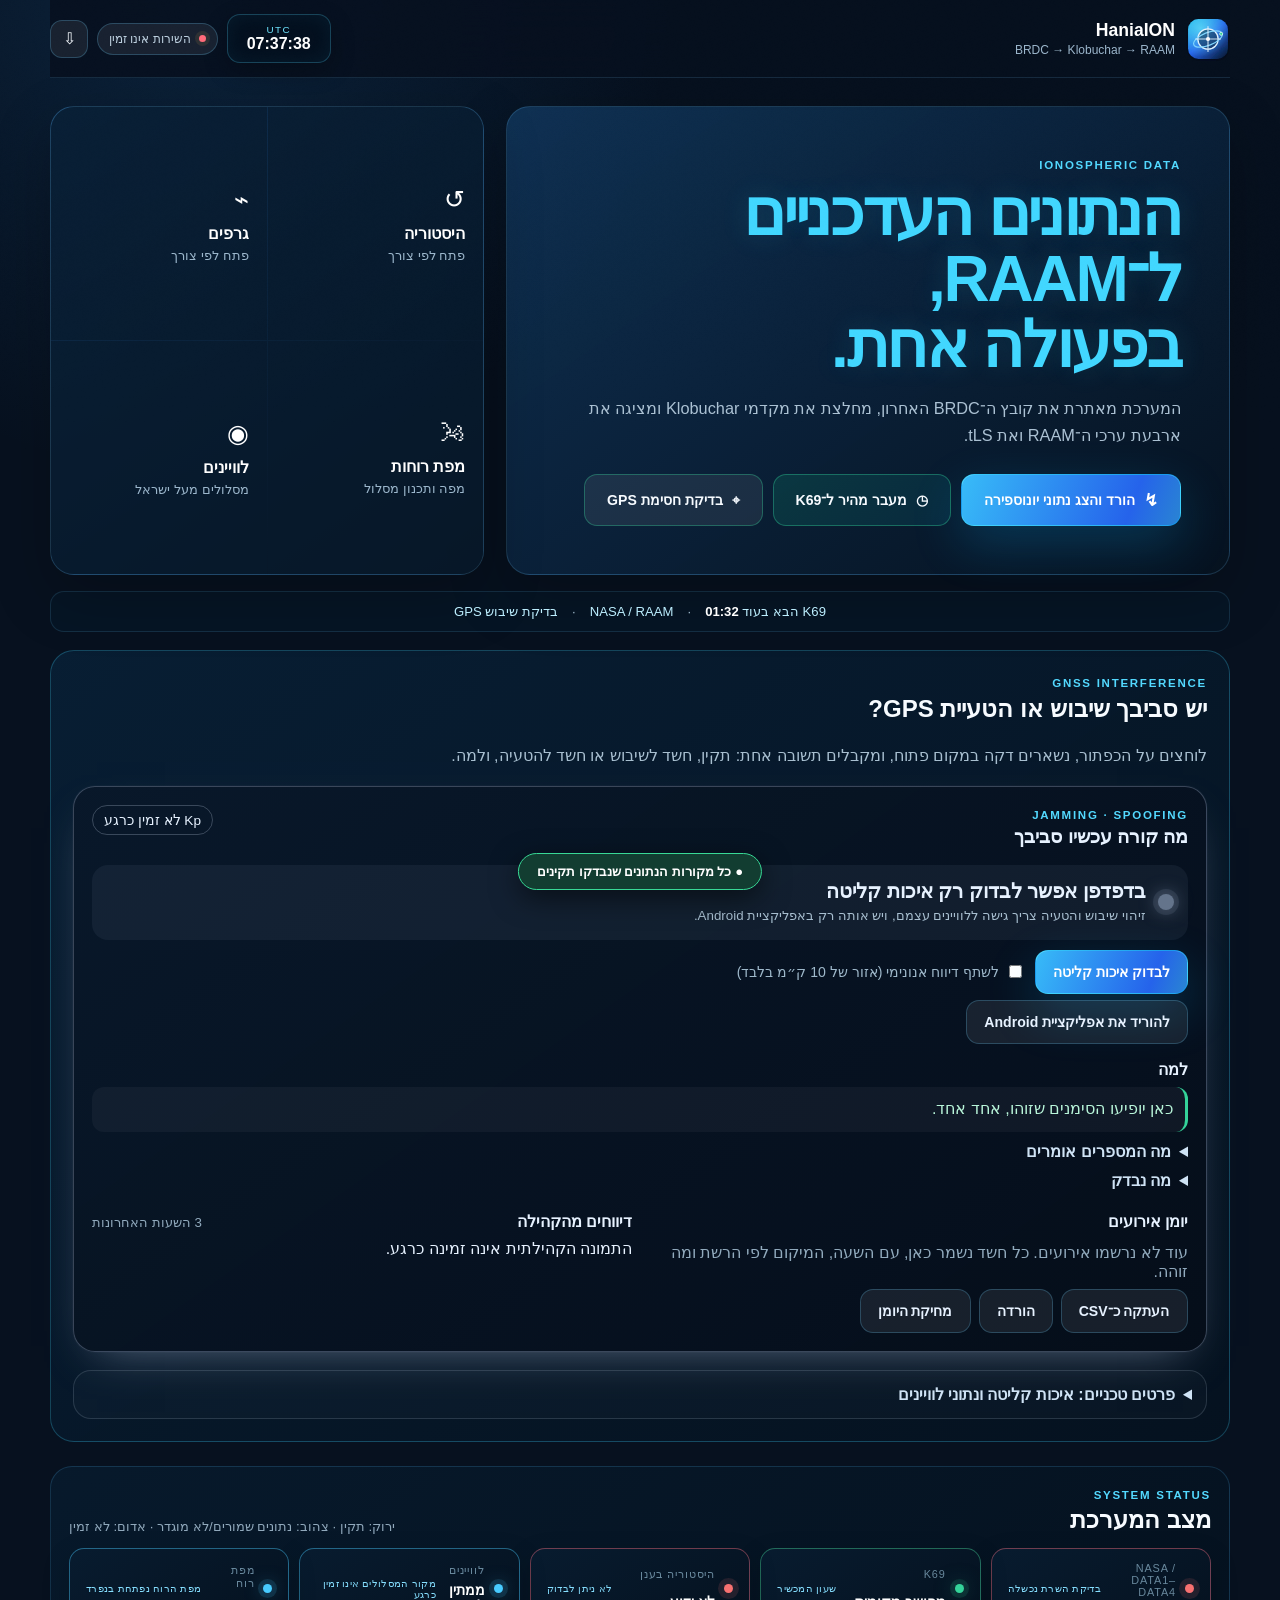
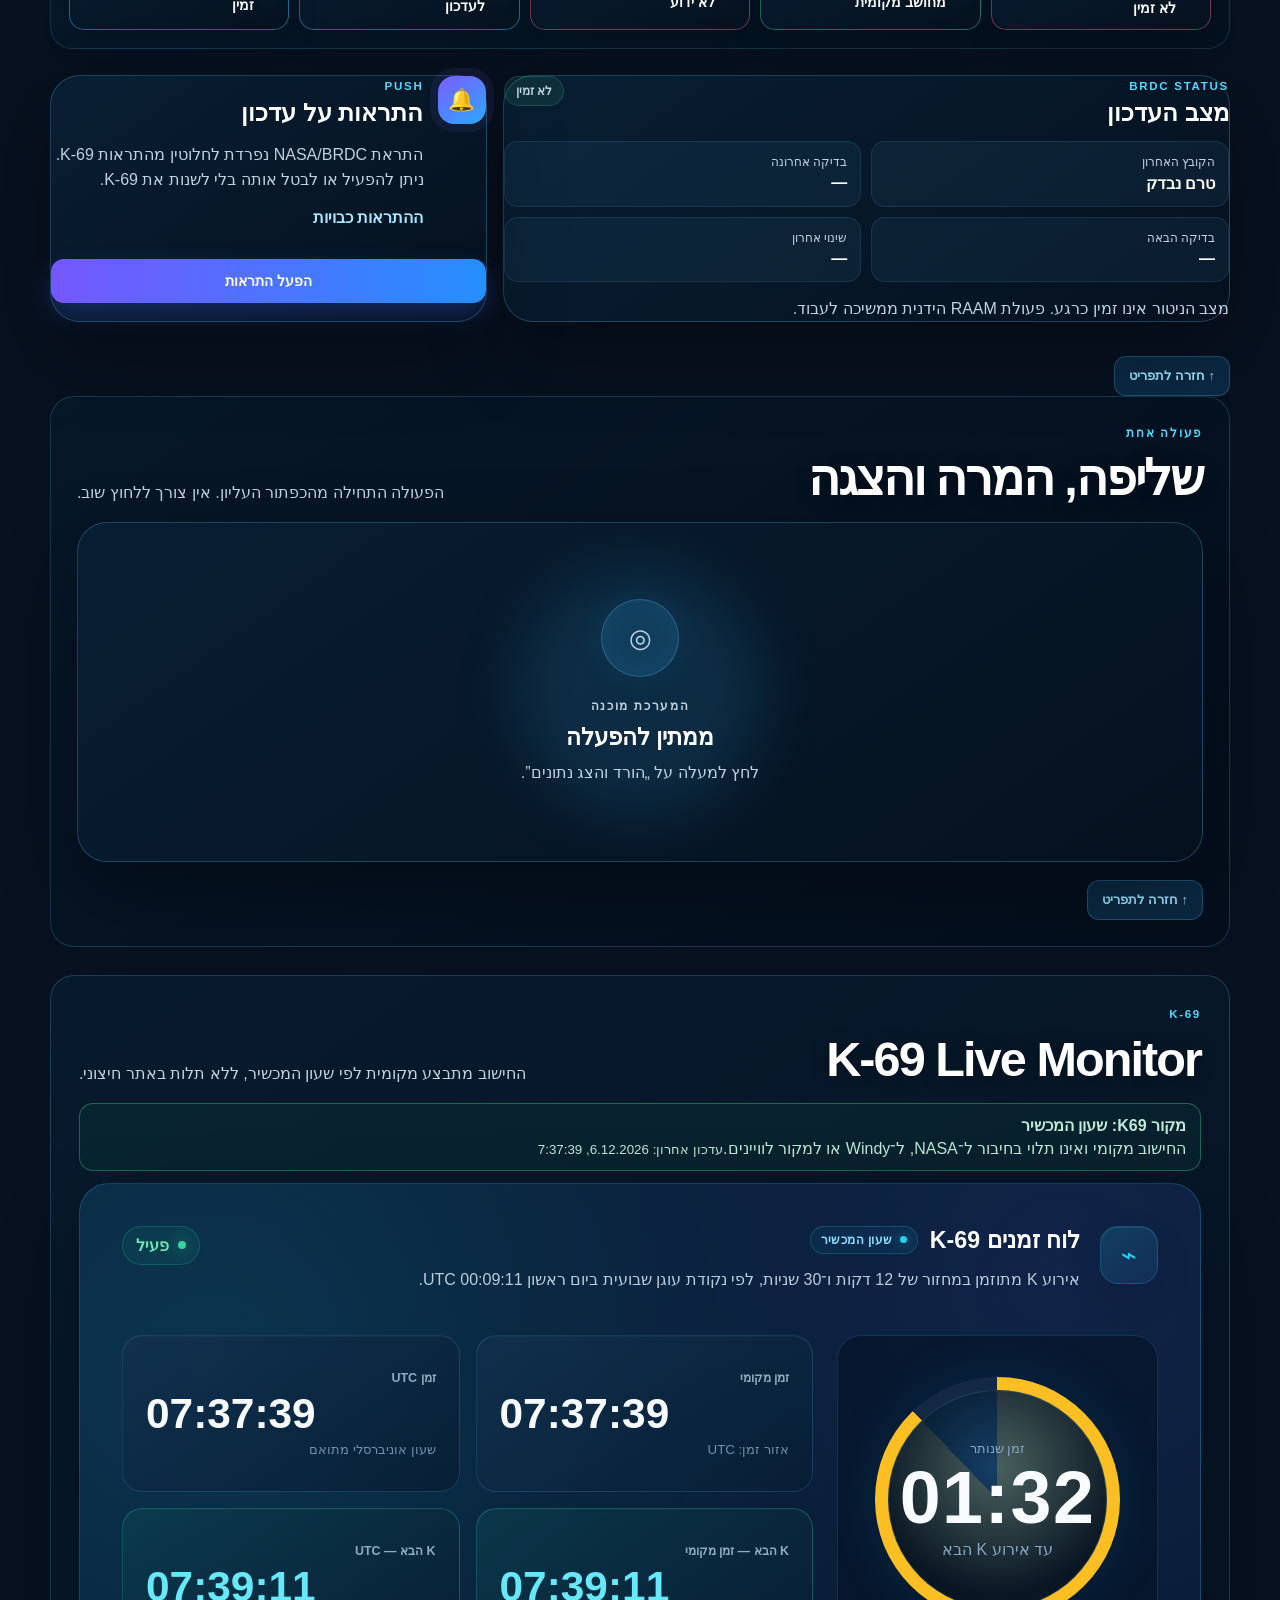
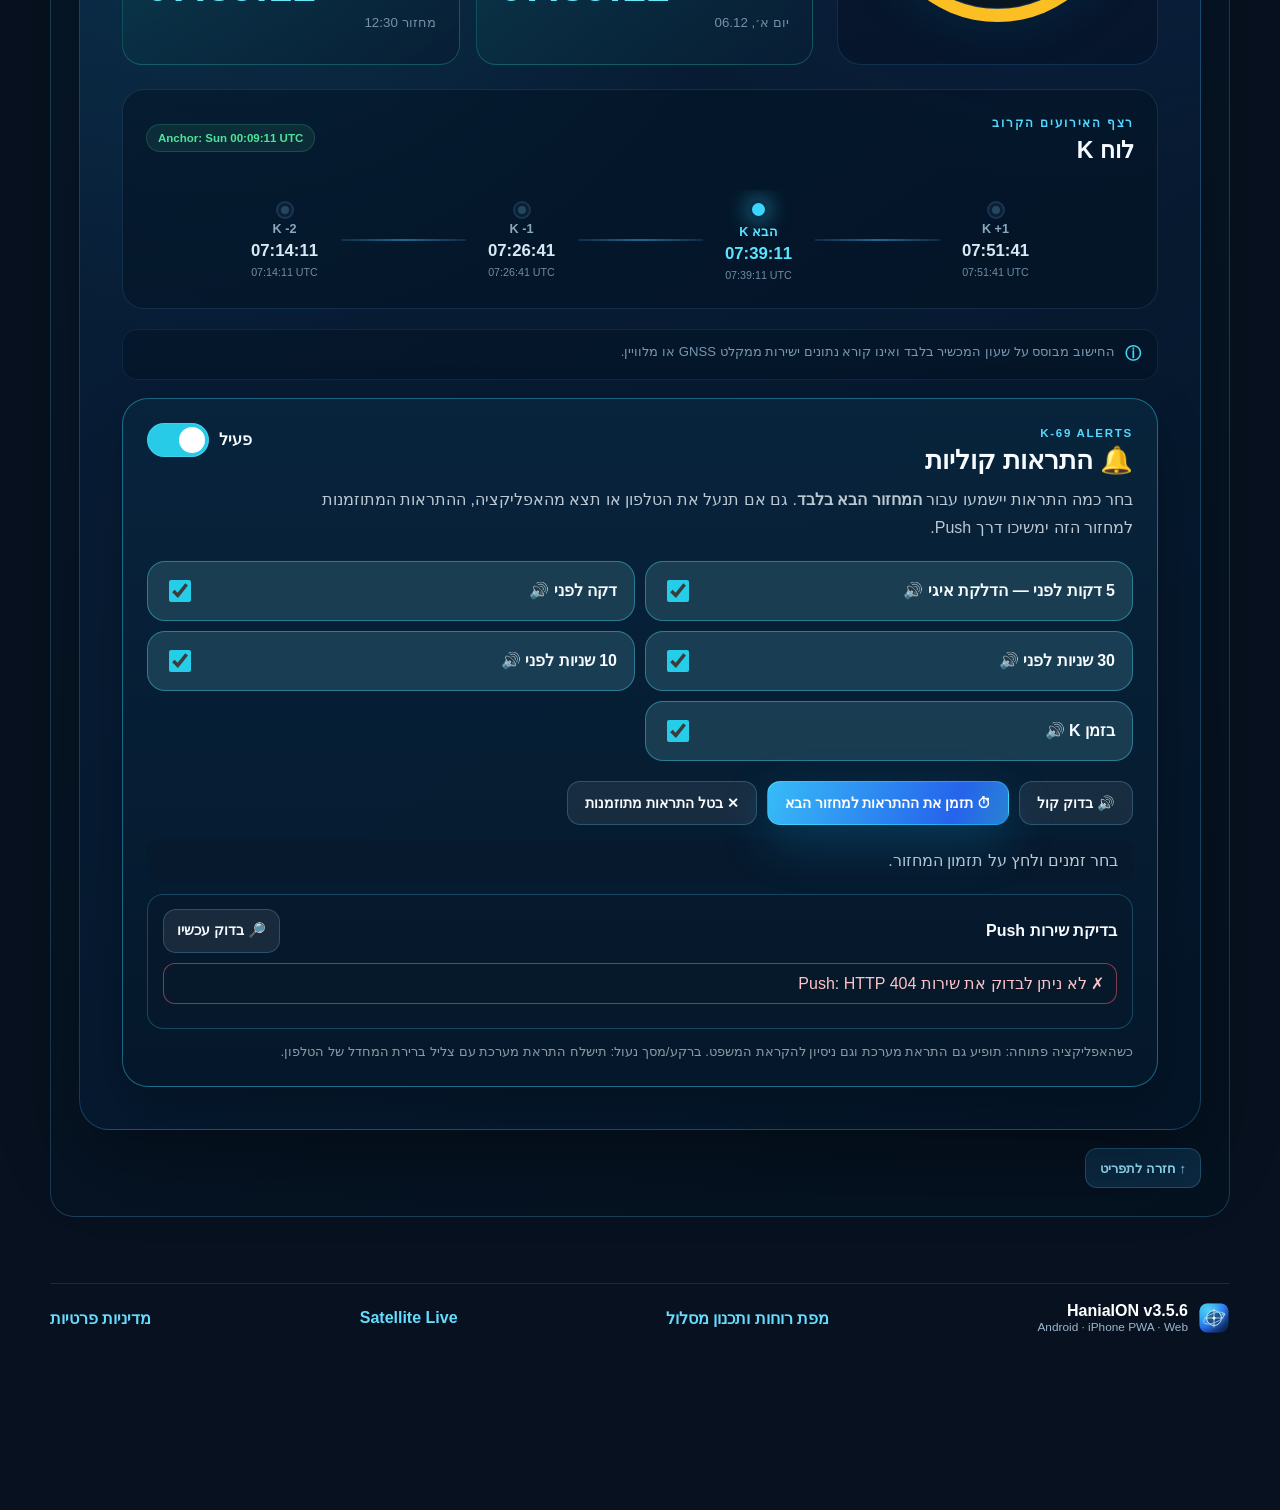
==== commit 6089f13a: "HaniaION 3.6.1: the GPS check keeps going in the background (foreground service with a notification;" ====
--- a/static/index.html
+++ b/static/index.html
@@ -297,7 +297,7 @@
   <button id="floatingTopButton" class="floating-top-button" type="button" aria-label="חזרה לראש העמוד" title="חזרה לראש העמוד">↑</button>
   <div id="toast" class="toast" role="status" aria-live="polite"></div>
   <script src="/static/spoofing.js?v=5" defer></script>
-  <script src="/static/interference.js?v=4" defer></script>
+  <script src="/static/interference.js?v=5" defer></script>
   <script src="/static/app.js?v=86" defer></script>
   <script src="/static/data-status.js?v=5"></script>
   <script>
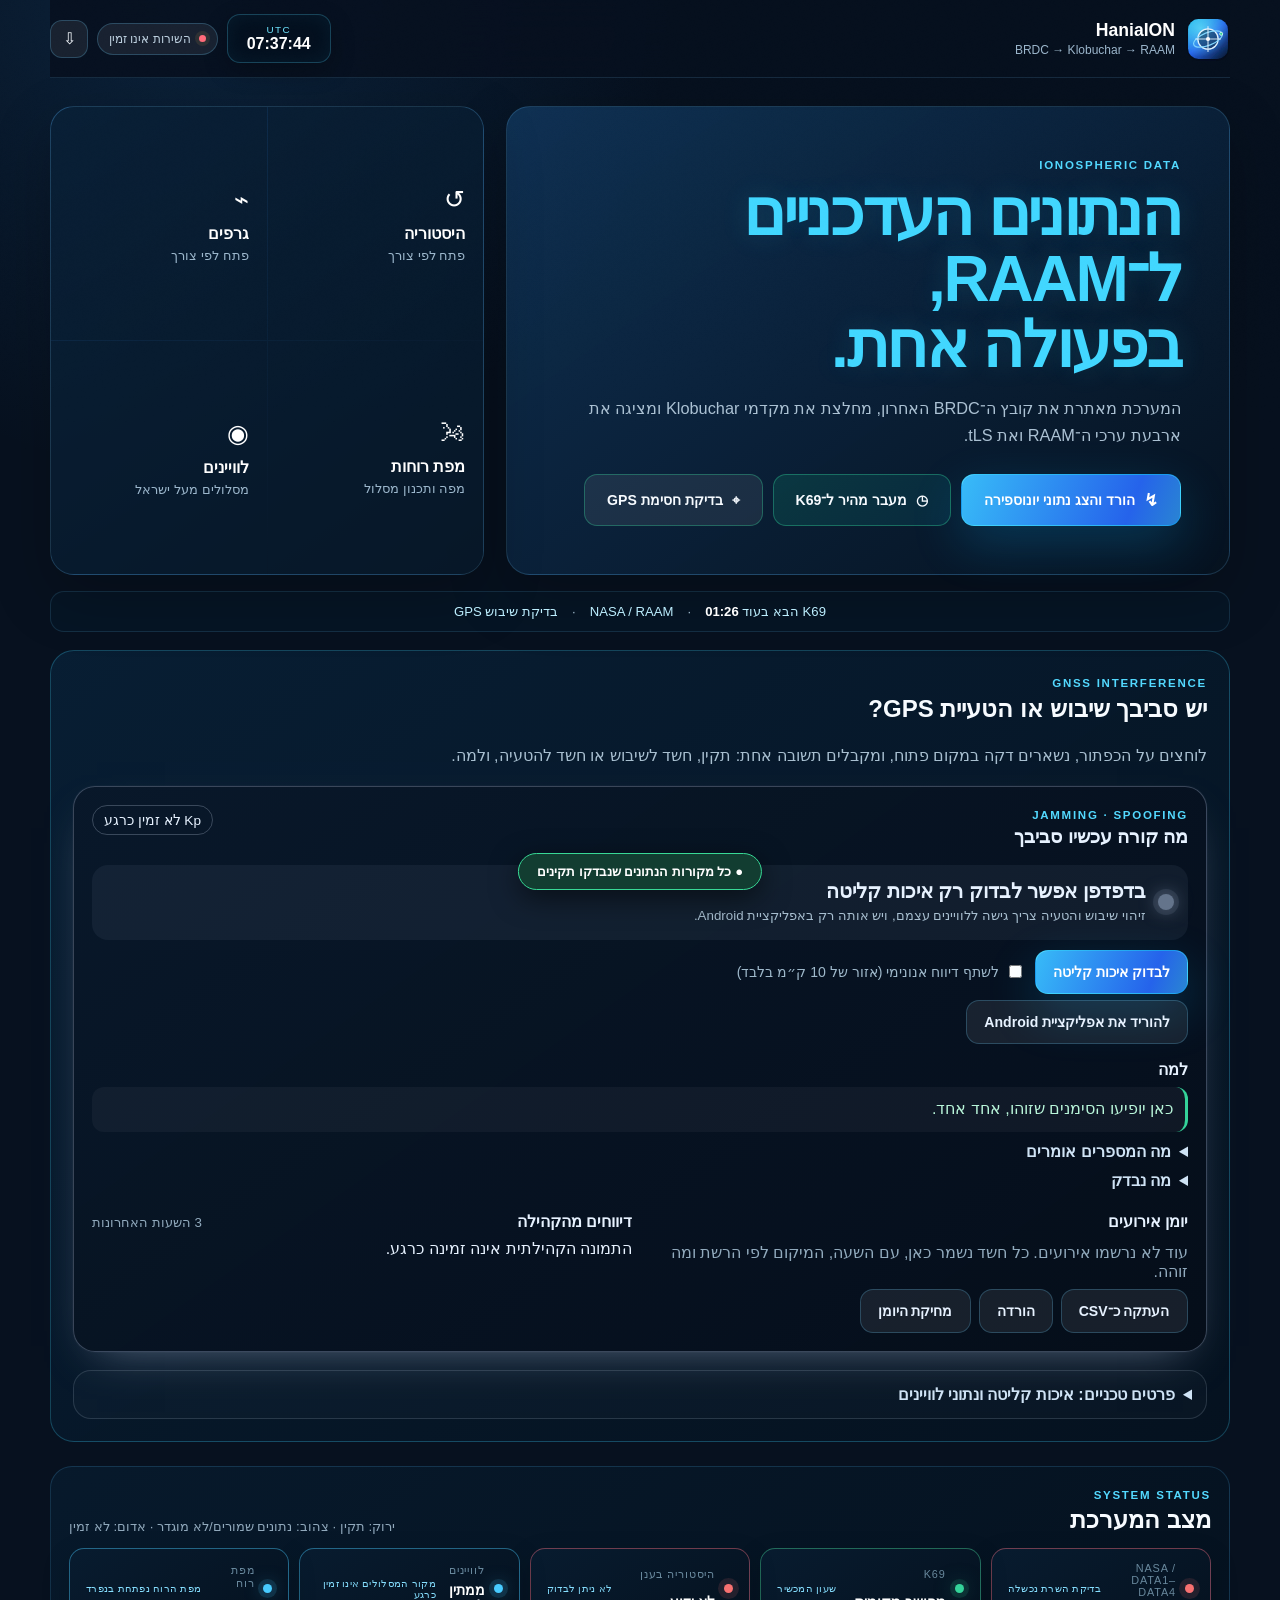
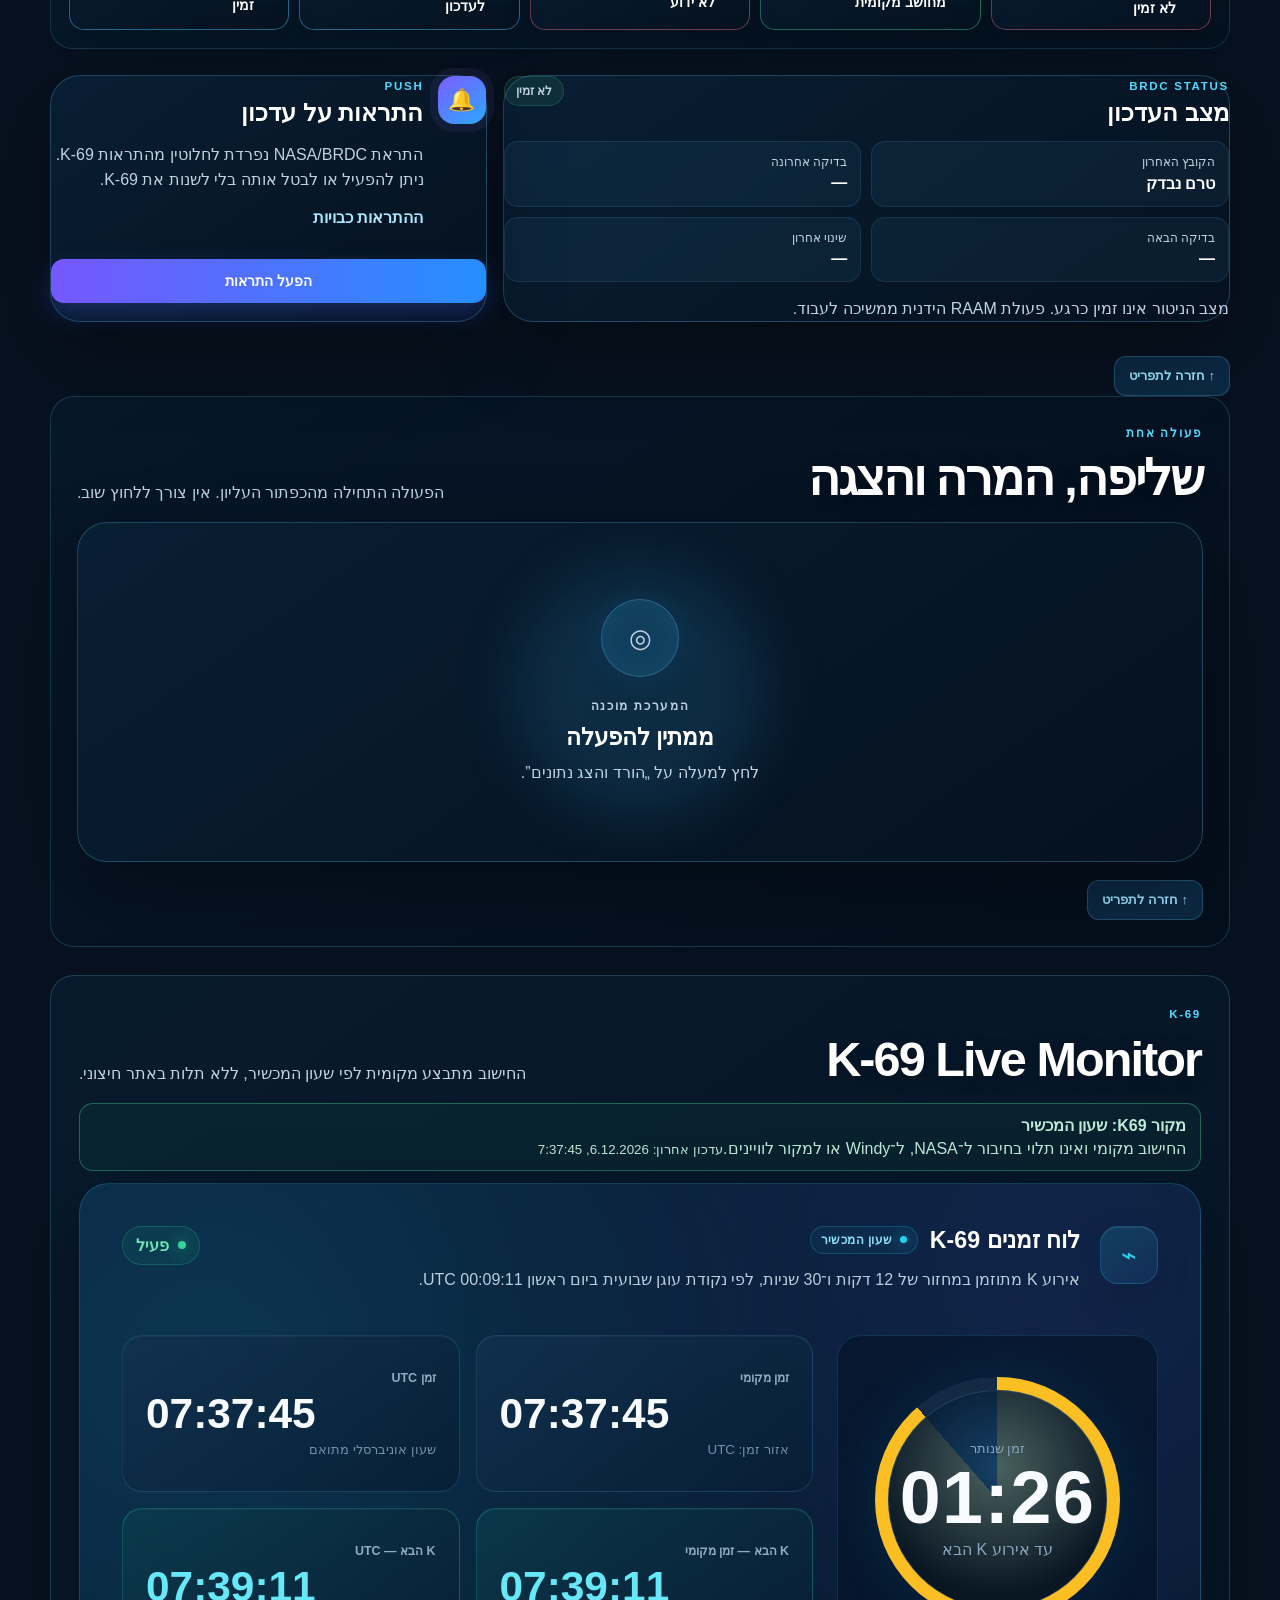
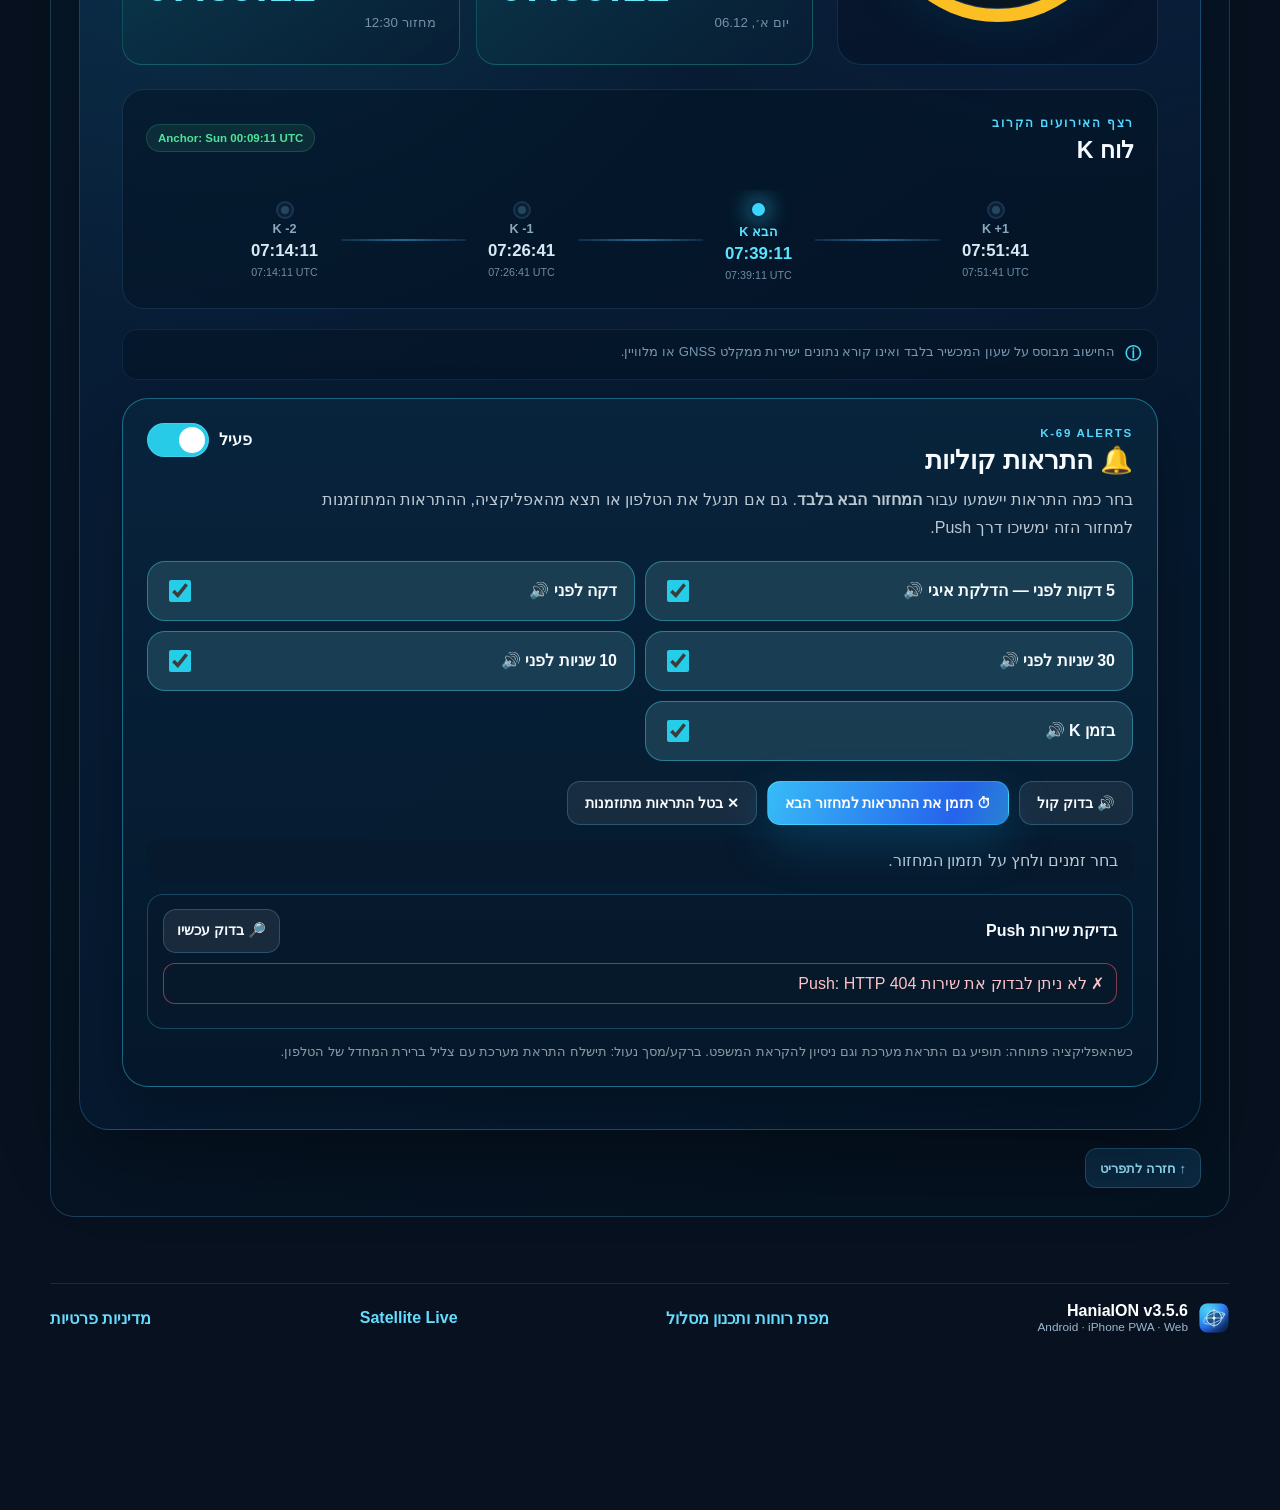
==== commit 63a225fb: "GPS check: started from the main button, the older quality test runs quietly and never moves the pag" ====
--- a/static/index.html
+++ b/static/index.html
@@ -297,8 +297,8 @@
   <button id="floatingTopButton" class="floating-top-button" type="button" aria-label="חזרה לראש העמוד" title="חזרה לראש העמוד">↑</button>
   <div id="toast" class="toast" role="status" aria-live="polite"></div>
   <script src="/static/spoofing.js?v=5" defer></script>
-  <script src="/static/interference.js?v=5" defer></script>
-  <script src="/static/app.js?v=86" defer></script>
+  <script src="/static/interference.js?v=6" defer></script>
+  <script src="/static/app.js?v=87" defer></script>
   <script src="/static/data-status.js?v=5"></script>
   <script>
     document.addEventListener('click', function(event) {
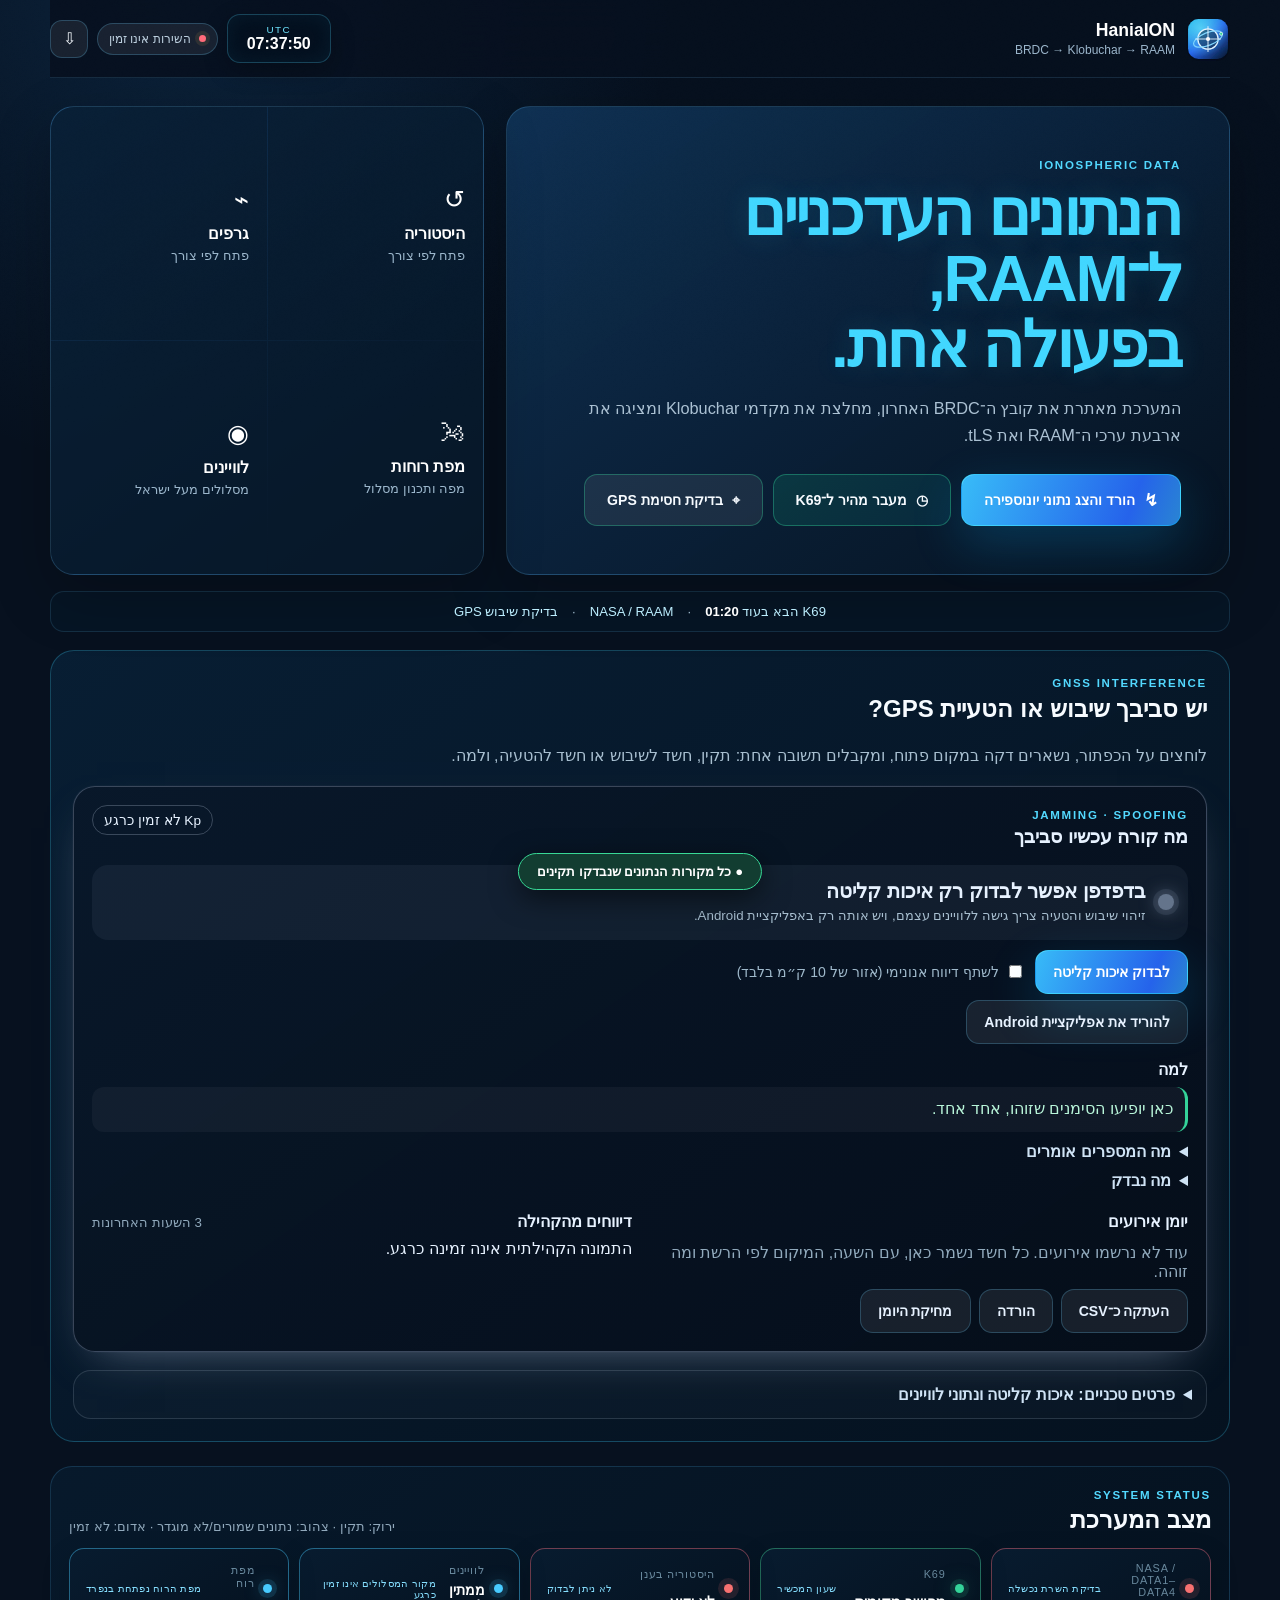
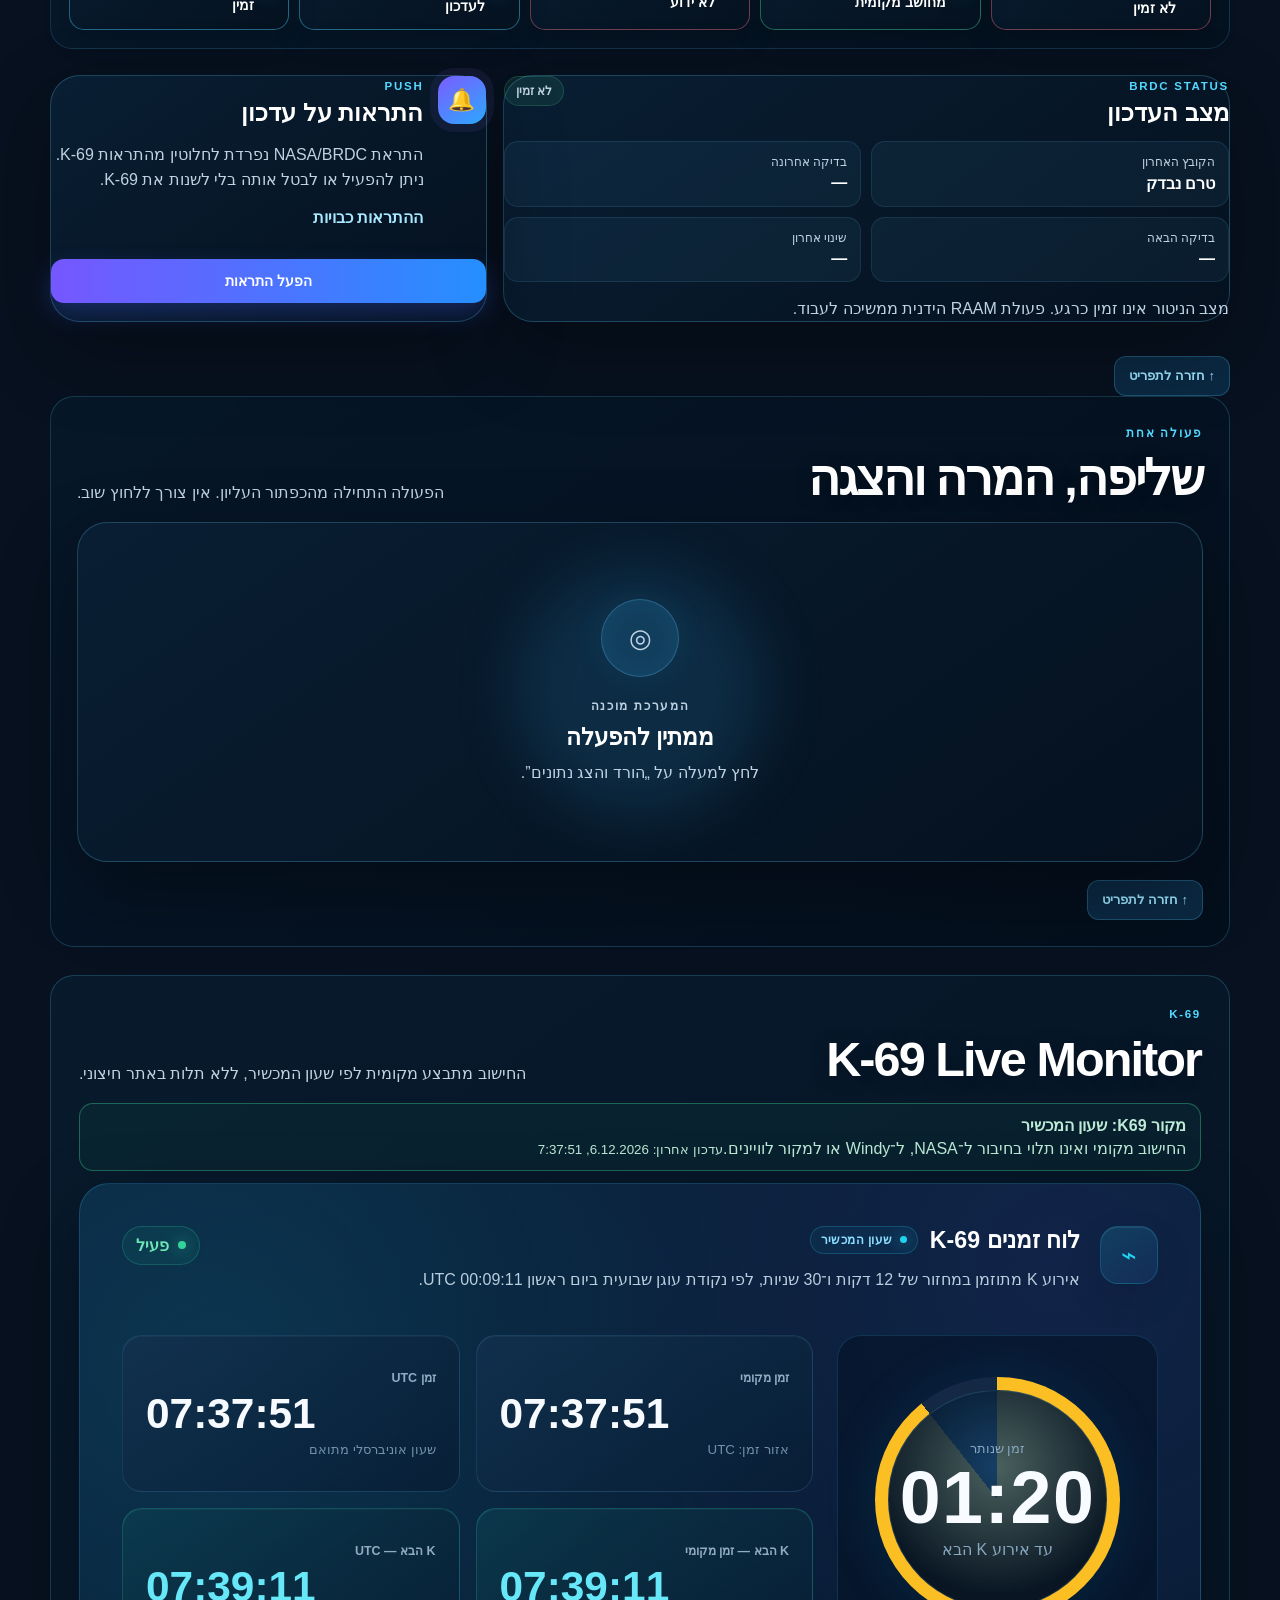
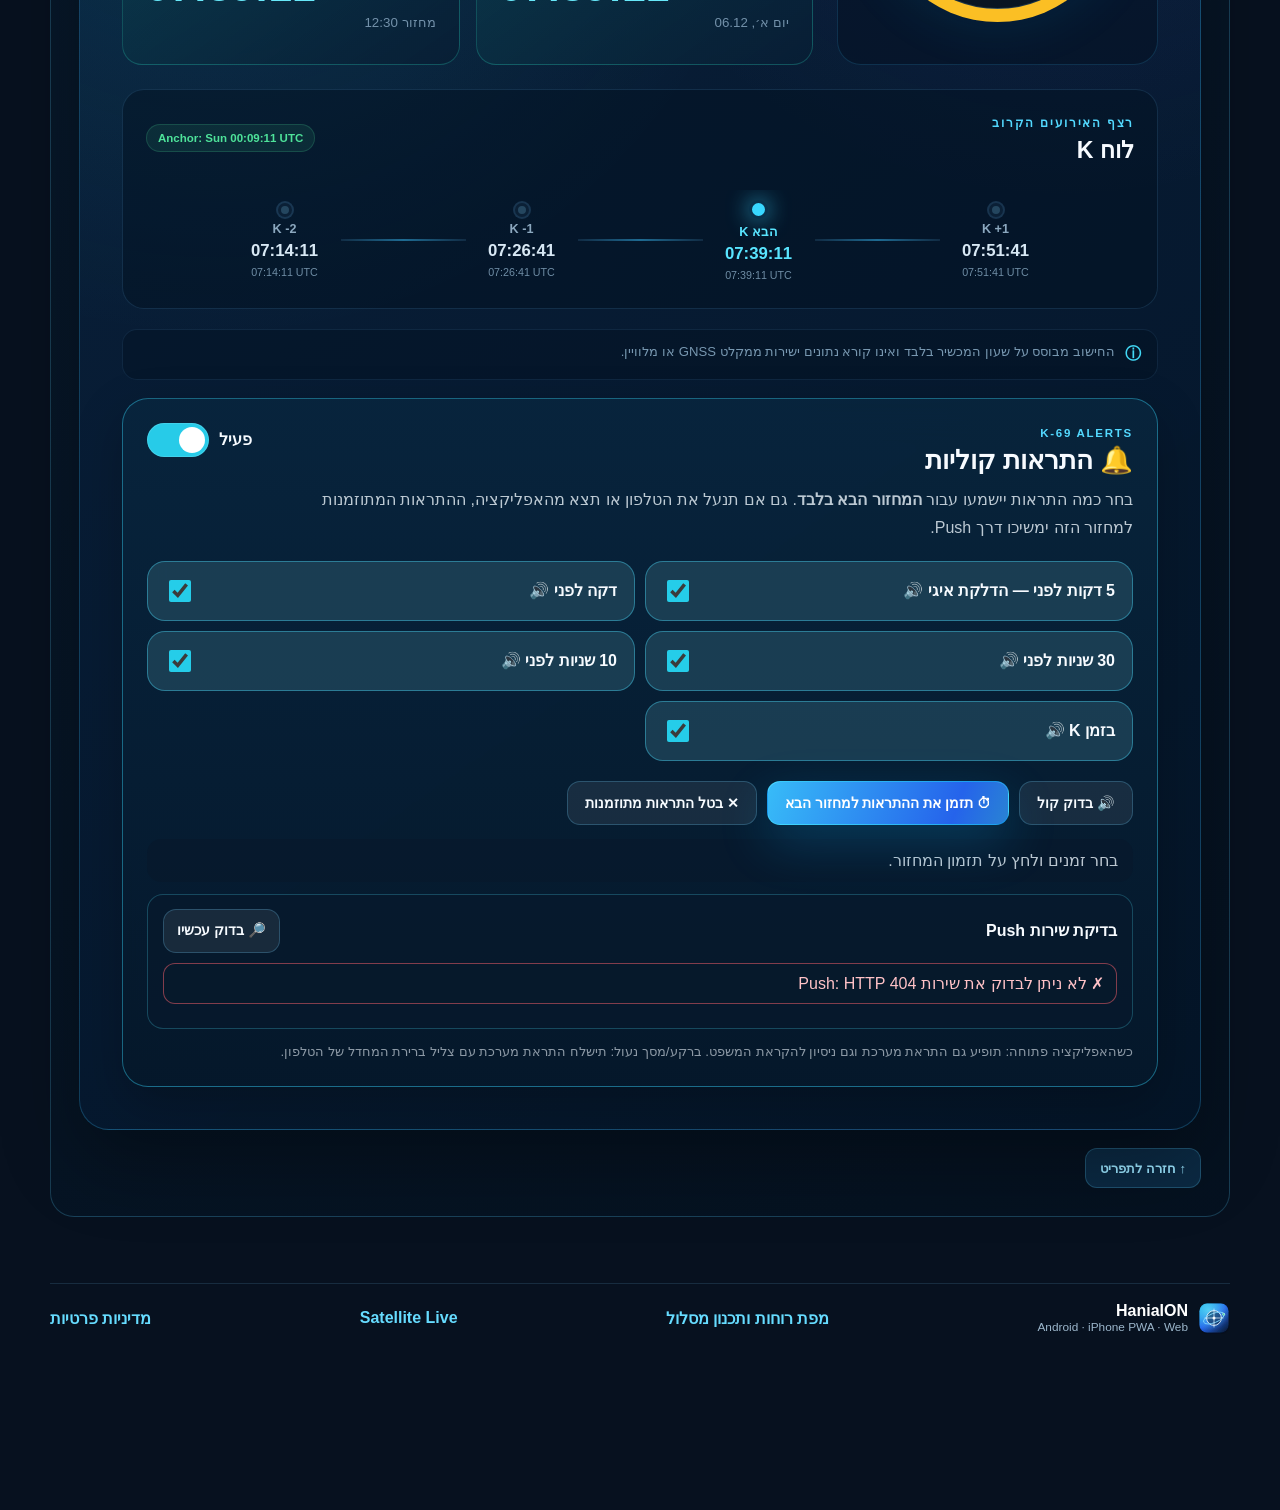
==== commit f2a9ce91: "Field tools on the satellites page and a fix for the stuck Android update (3.6.2) - Where to stand: " ====
--- a/static/index.html
+++ b/static/index.html
@@ -285,7 +285,7 @@
     </section>
   </main>
 
-  <footer class="focused-footer"><img src="/static/icons/icon.svg" alt="" width="32" height="32"><div><strong>HaniaION v3.5.6</strong><small>Android · iPhone PWA · Web</small></div><a href="/wind">מפת רוחות ותכנון מסלול</a><a href="/satellite">Satellite Live</a><a href="/static/privacy.html">מדיניות פרטיות</a></footer>
+  <footer class="focused-footer"><img src="/static/icons/icon.svg" alt="" width="32" height="32"><div><strong id="footerVersion">HaniaION</strong><small>Android · iPhone PWA · Web</small></div><a href="/wind">מפת רוחות ותכנון מסלול</a><a href="/satellite">Satellite Live</a><a href="/static/privacy.html">מדיניות פרטיות</a></footer>
 
   <div id="installModal" class="install-modal hidden" role="dialog" aria-modal="true" aria-labelledby="installModalTitle">
     <div class="install-modal-backdrop" data-close-install></div><div class="install-modal-card"><button class="install-modal-close" type="button" data-close-install aria-label="סגירה">×</button><div class="install-app-icon"><img src="/static/icons/icon.svg" alt="" width="58" height="58"></div><span class="section-kicker">INSTALL HaniaION</span><h2 id="installModalTitle">הוספה לטלפון</h2>
@@ -298,7 +298,7 @@
   <div id="toast" class="toast" role="status" aria-live="polite"></div>
   <script src="/static/spoofing.js?v=5" defer></script>
   <script src="/static/interference.js?v=6" defer></script>
-  <script src="/static/app.js?v=87" defer></script>
+  <script src="/static/app.js?v=88" defer></script>
   <script src="/static/data-status.js?v=5"></script>
   <script>
     document.addEventListener('click', function(event) {
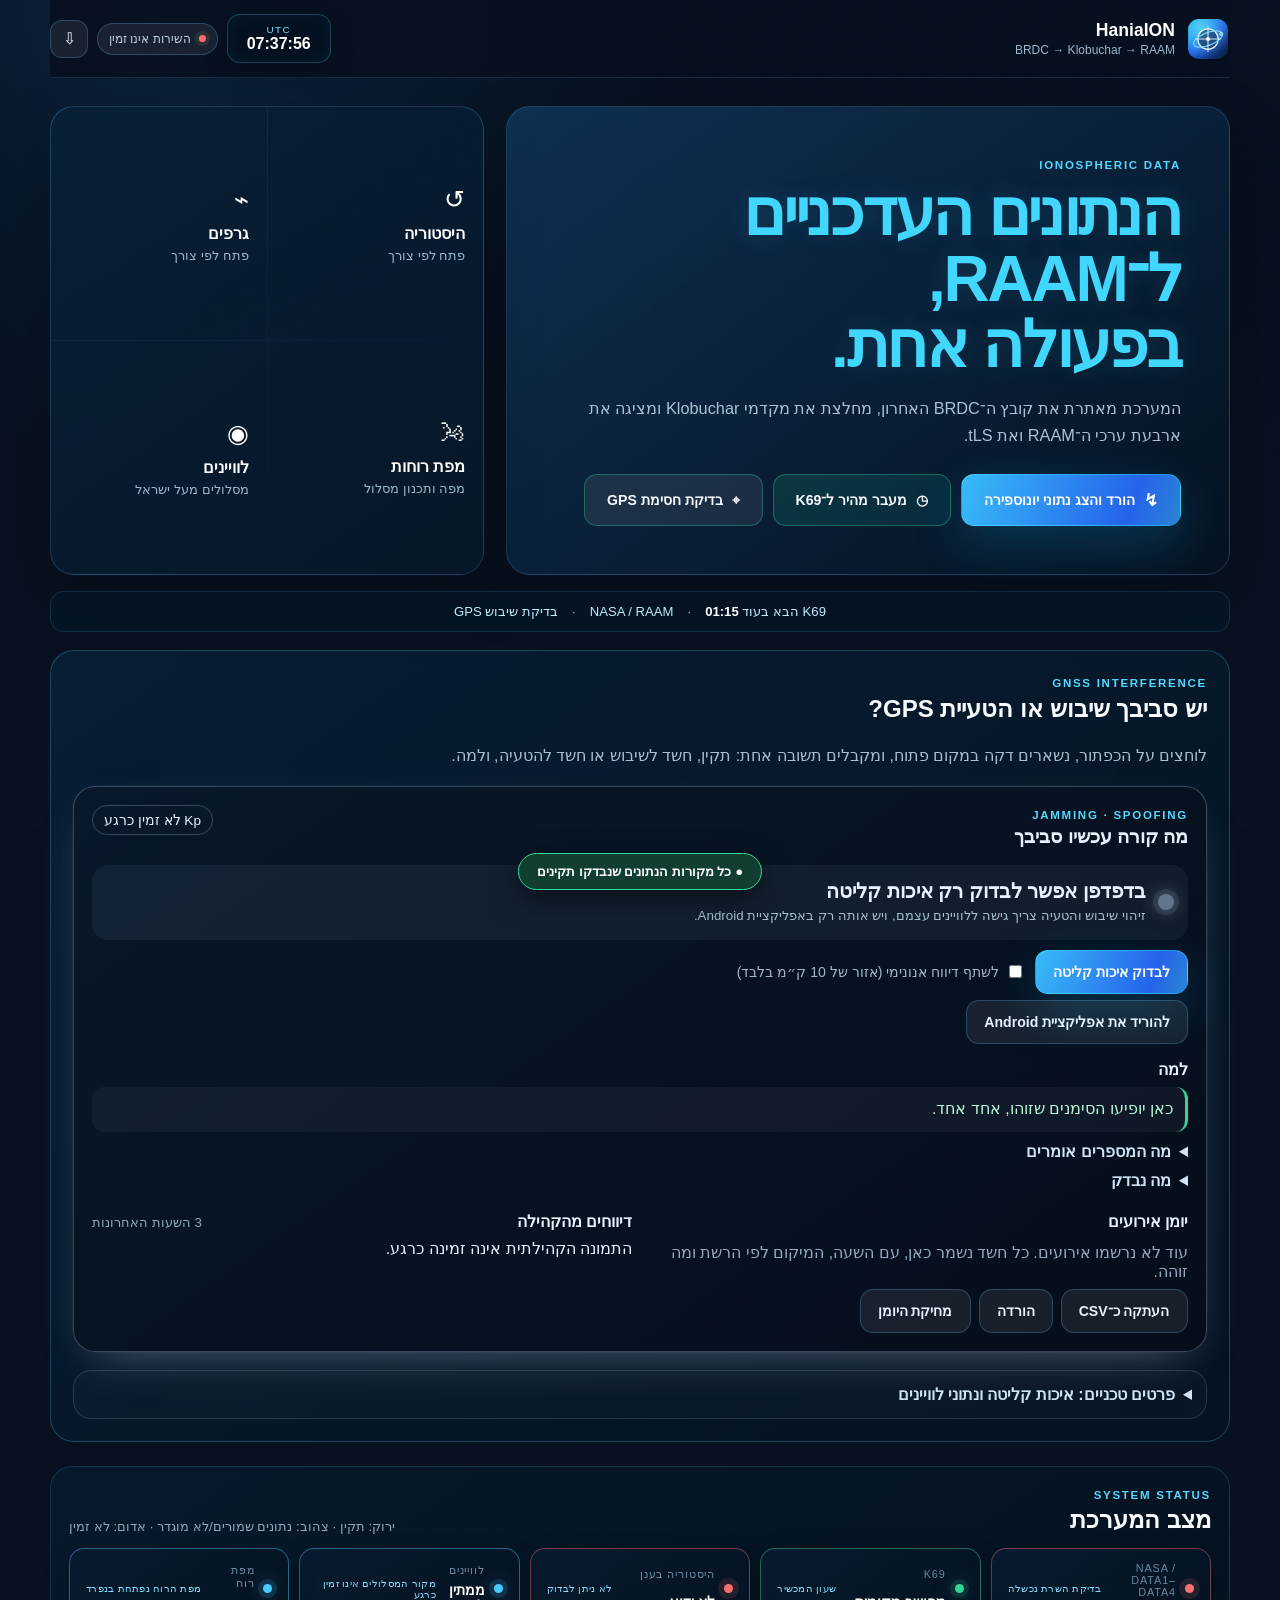
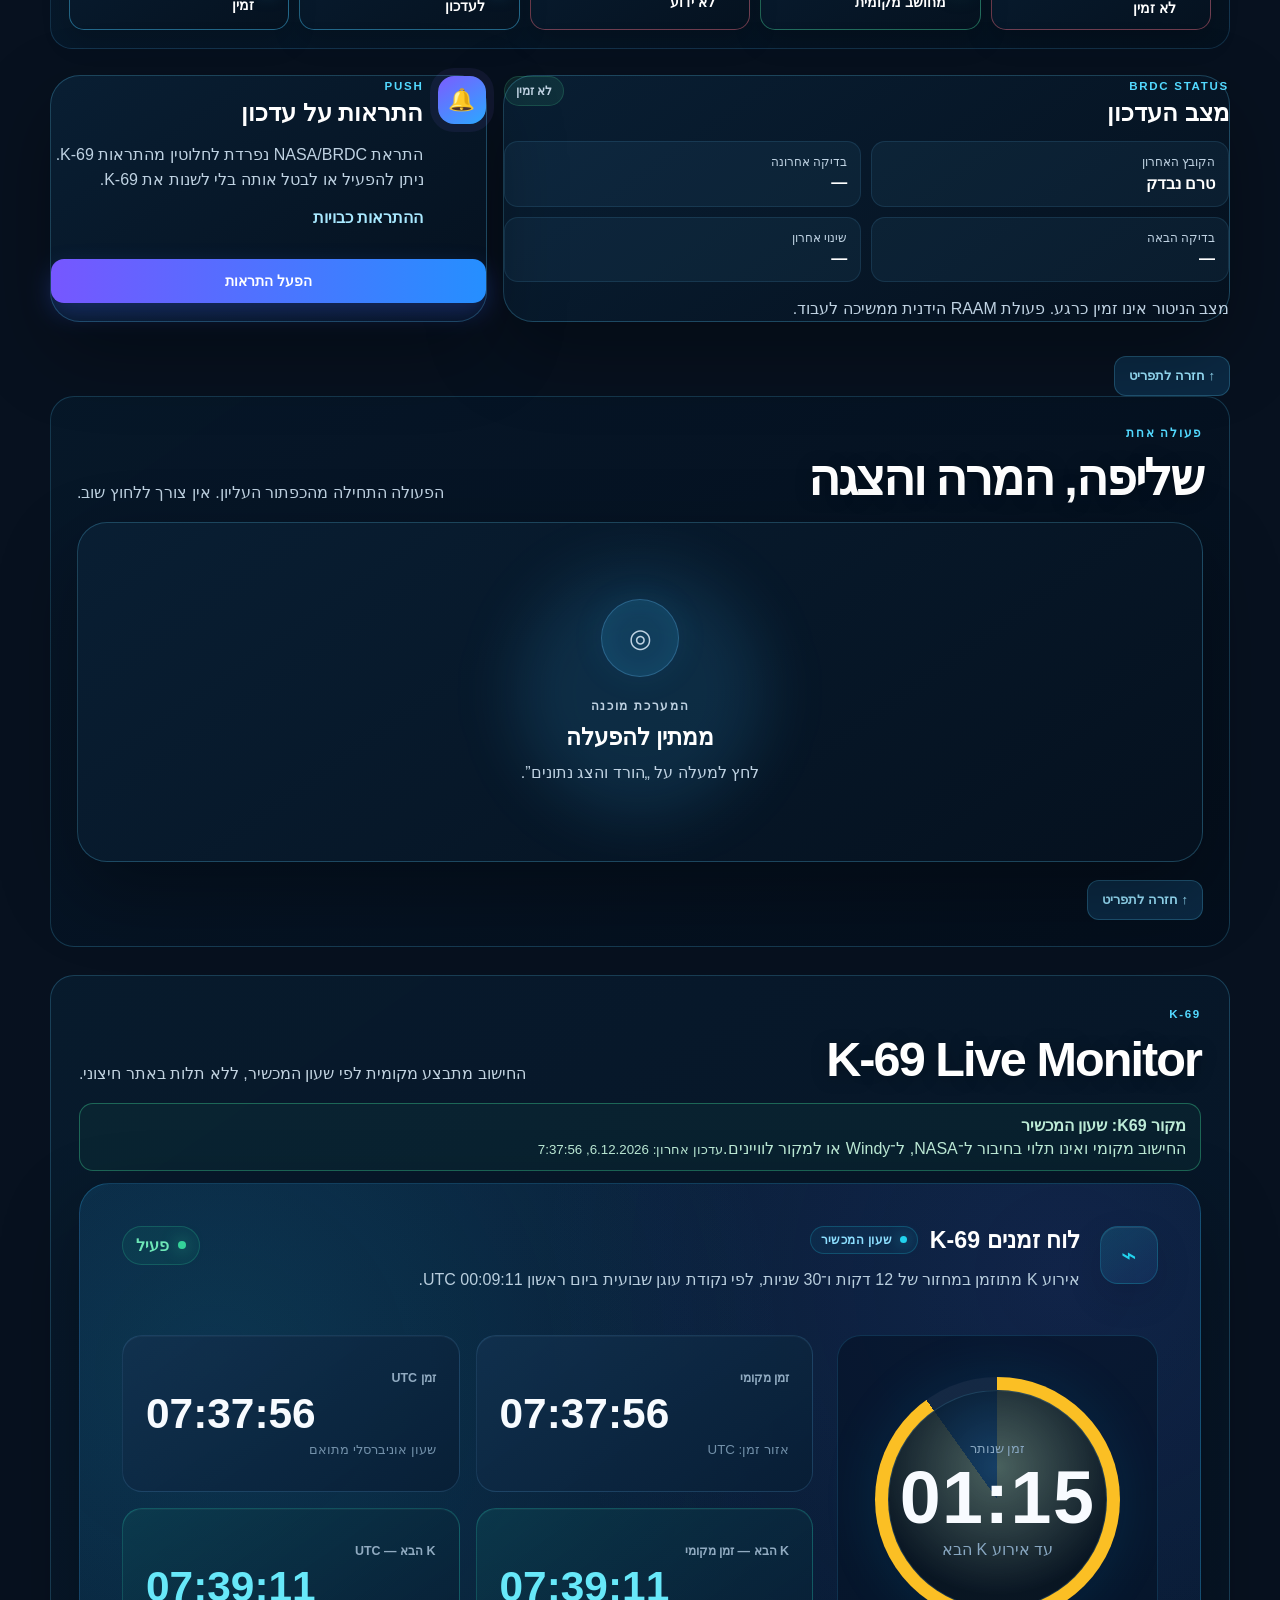
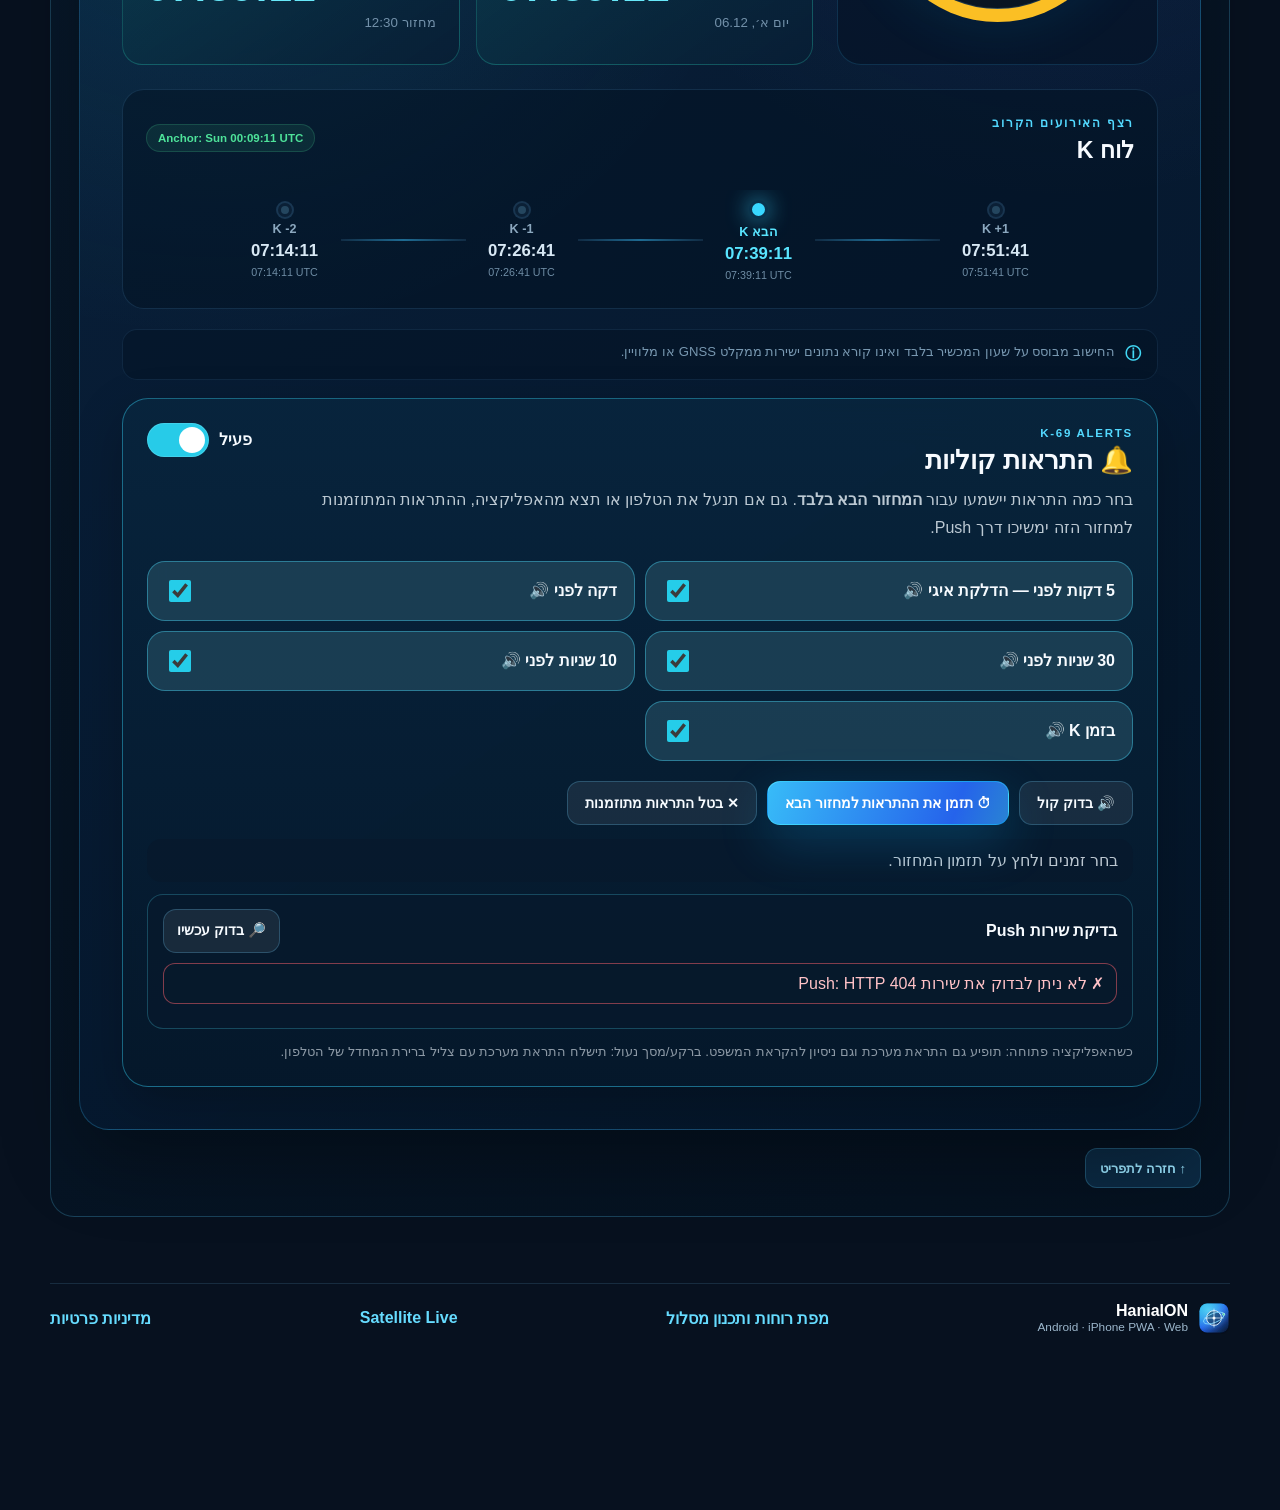
==== commit 6b3e34a5: "Keep the GPS check going when the user opens another page The check's state is saved, so coming back" ====
--- a/static/index.html
+++ b/static/index.html
@@ -297,7 +297,7 @@
   <button id="floatingTopButton" class="floating-top-button" type="button" aria-label="חזרה לראש העמוד" title="חזרה לראש העמוד">↑</button>
   <div id="toast" class="toast" role="status" aria-live="polite"></div>
   <script src="/static/spoofing.js?v=5" defer></script>
-  <script src="/static/interference.js?v=6" defer></script>
+  <script src="/static/interference.js?v=7" defer></script>
   <script src="/static/app.js?v=88" defer></script>
   <script src="/static/data-status.js?v=5"></script>
   <script>
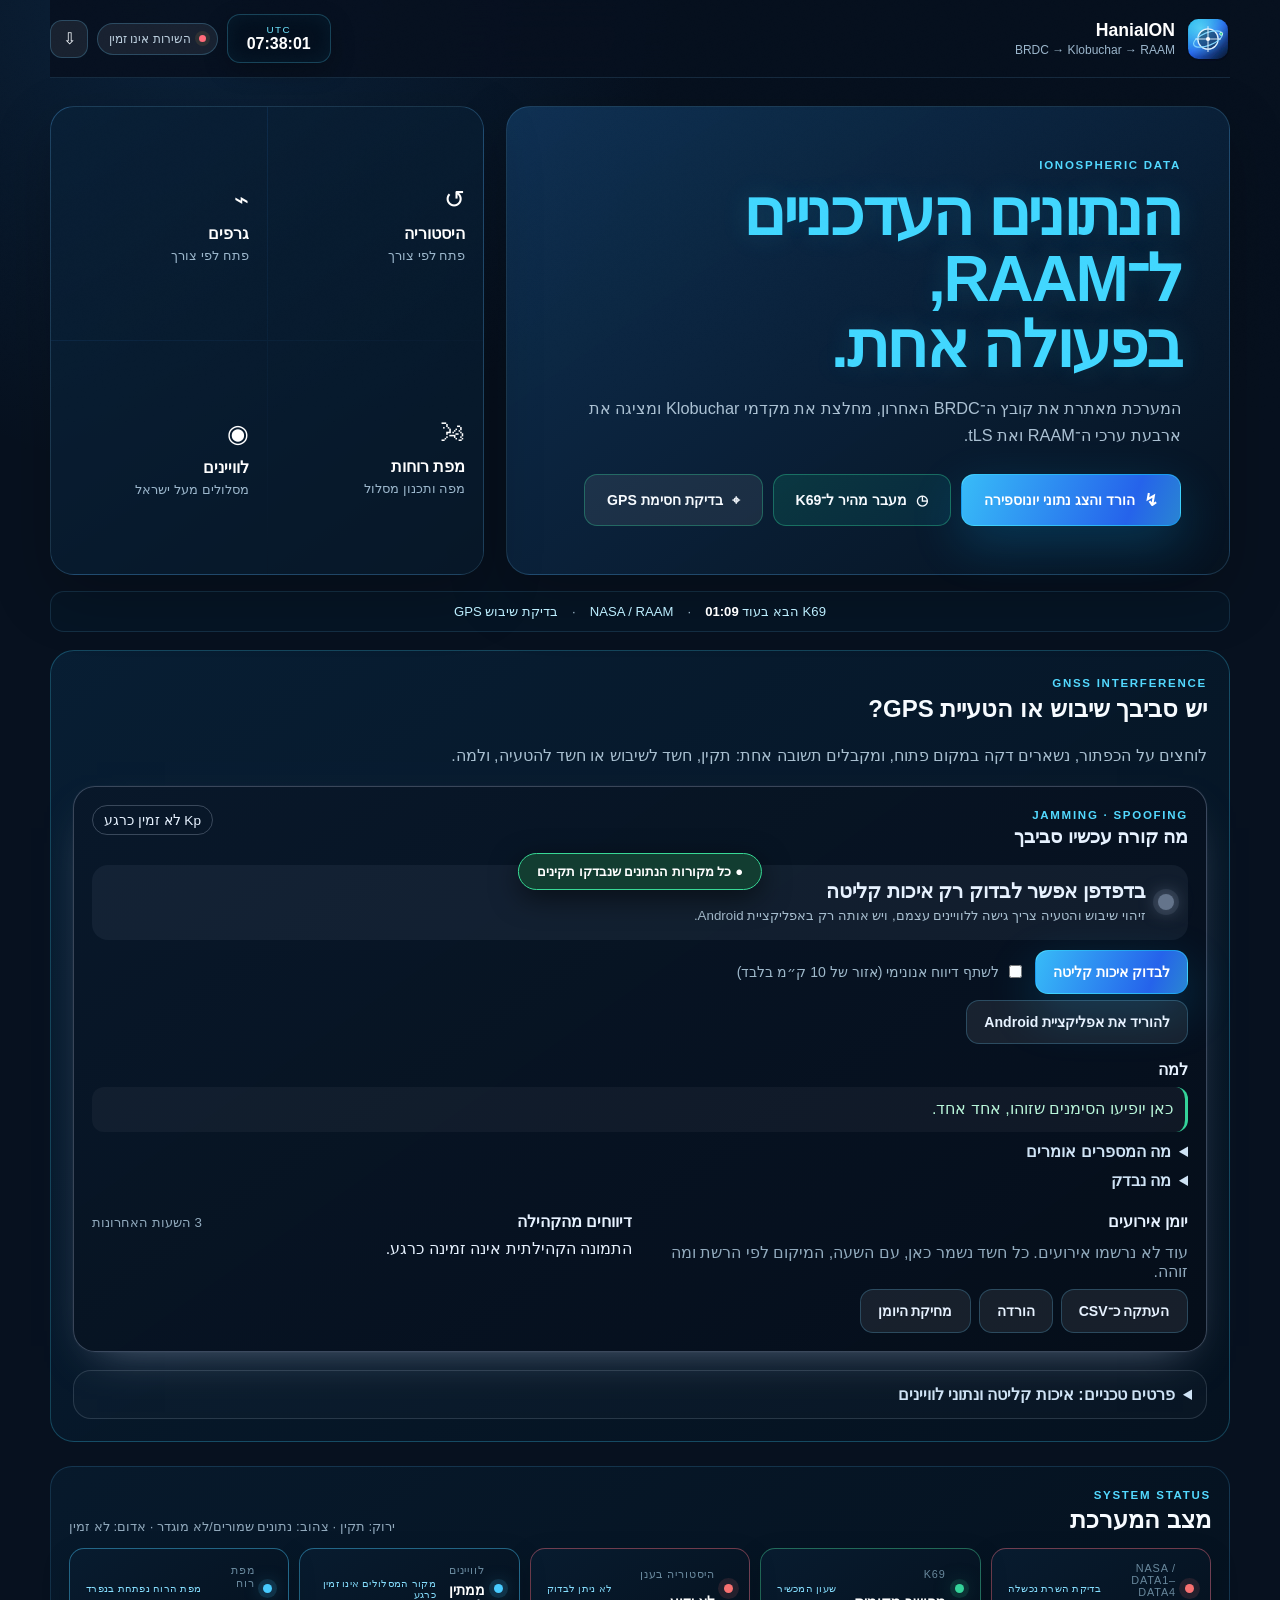
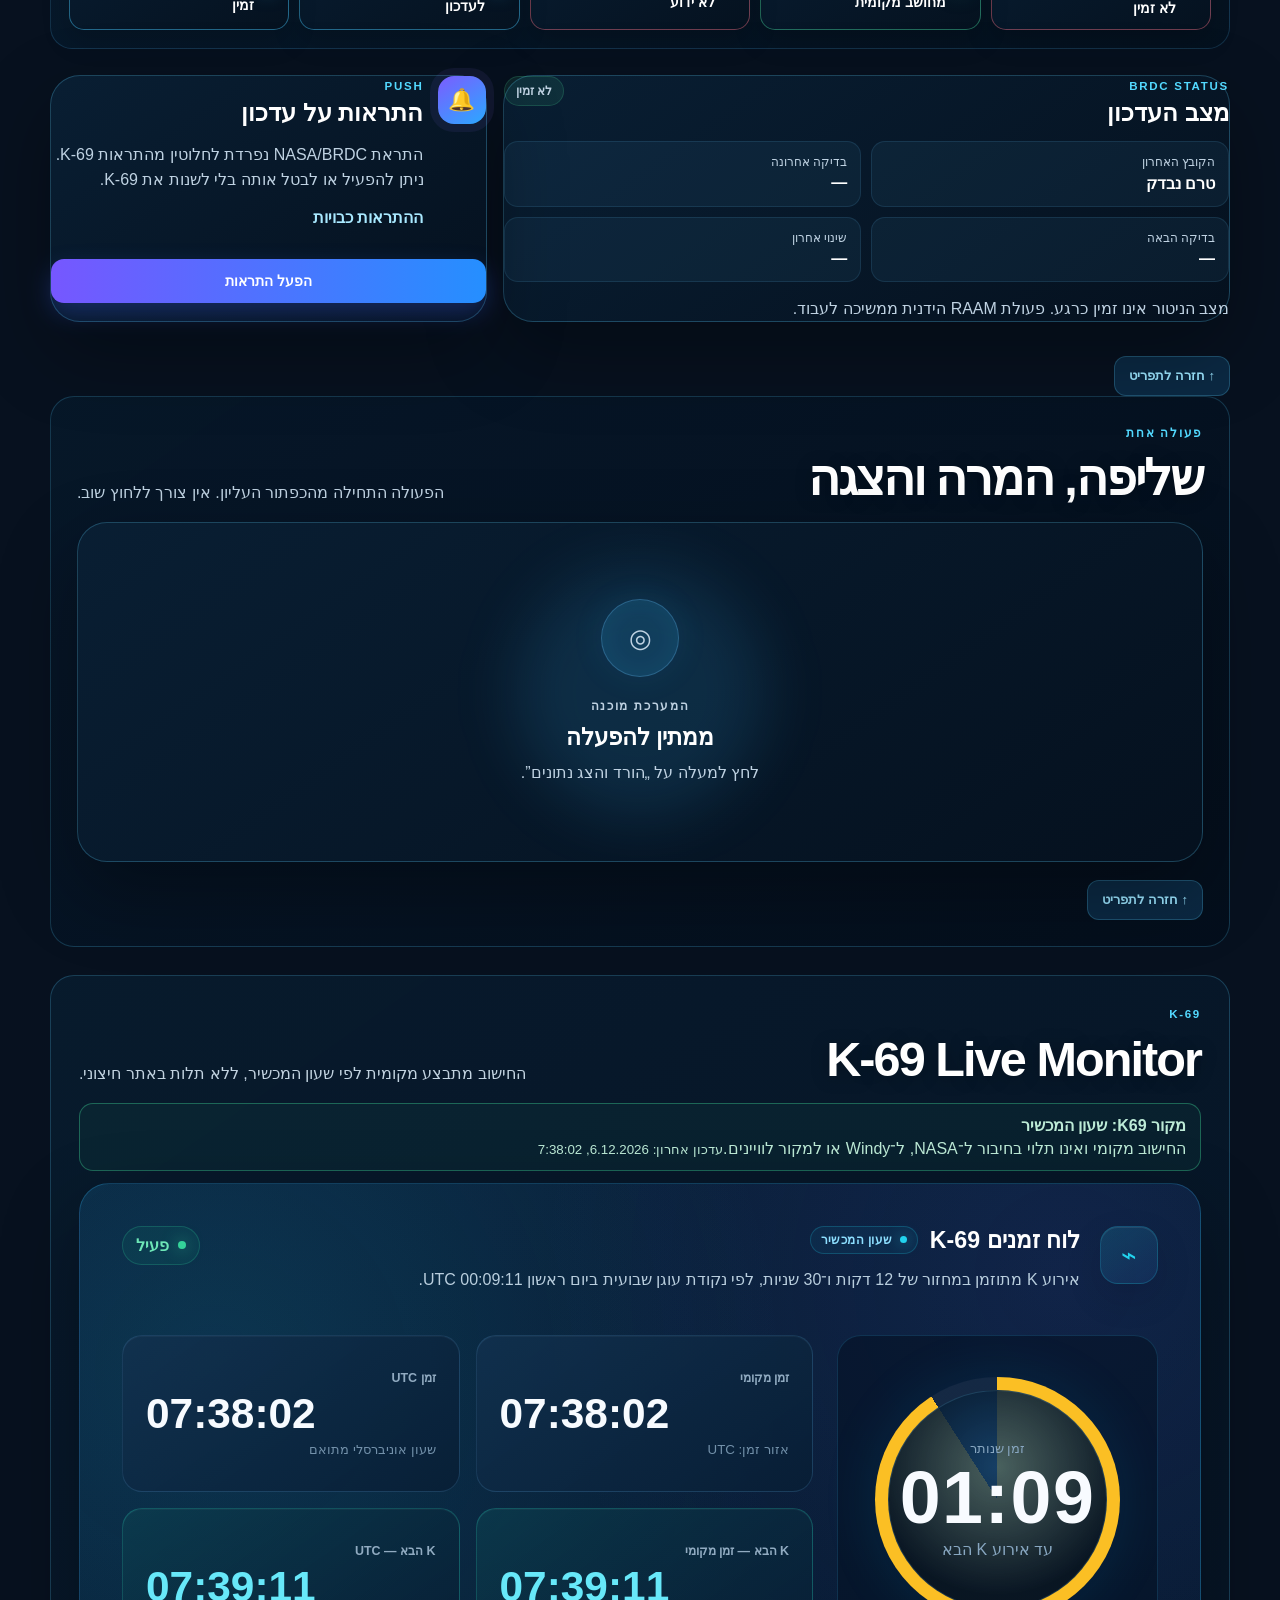
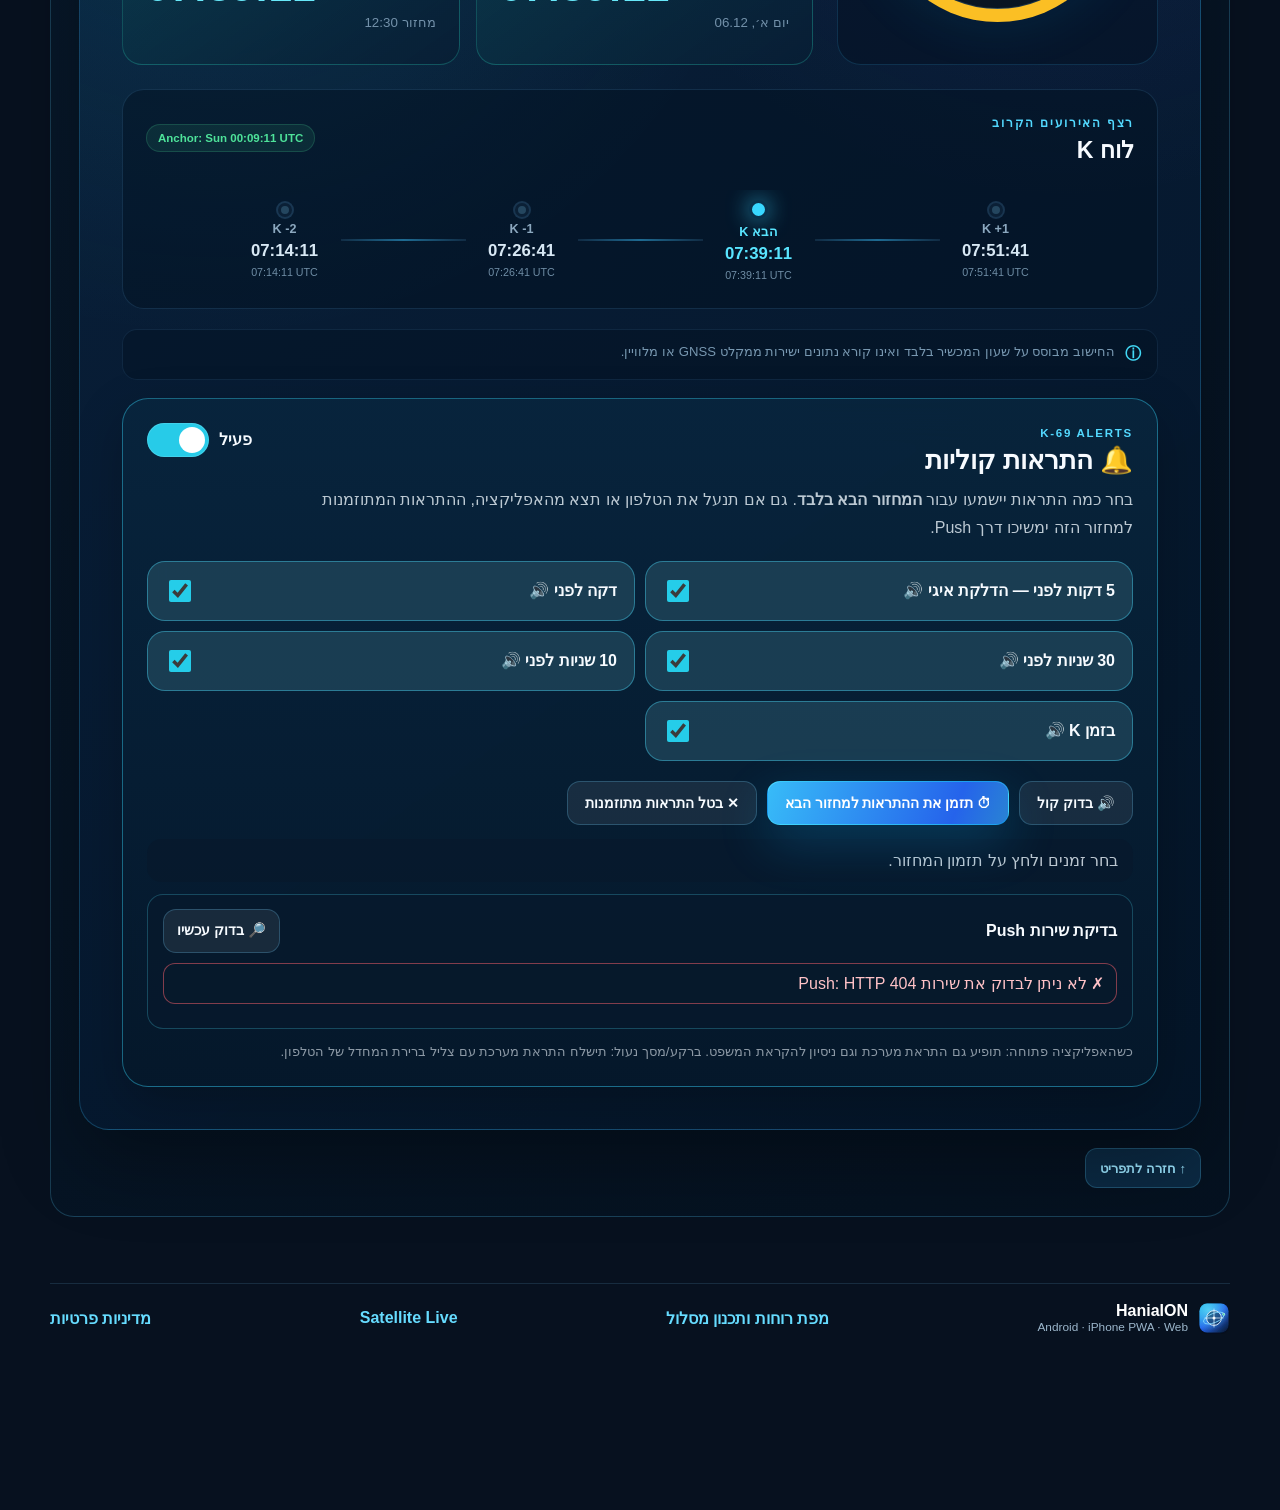
==== commit 2ce42d6f: "Android 3.6.3: open the native share sheet from the share button The Android WebView has no navigato" ====
--- a/static/index.html
+++ b/static/index.html
@@ -298,7 +298,7 @@
   <div id="toast" class="toast" role="status" aria-live="polite"></div>
   <script src="/static/spoofing.js?v=5" defer></script>
   <script src="/static/interference.js?v=7" defer></script>
-  <script src="/static/app.js?v=88" defer></script>
+  <script src="/static/app.js?v=89" defer></script>
   <script src="/static/data-status.js?v=5"></script>
   <script>
     document.addEventListener('click', function(event) {
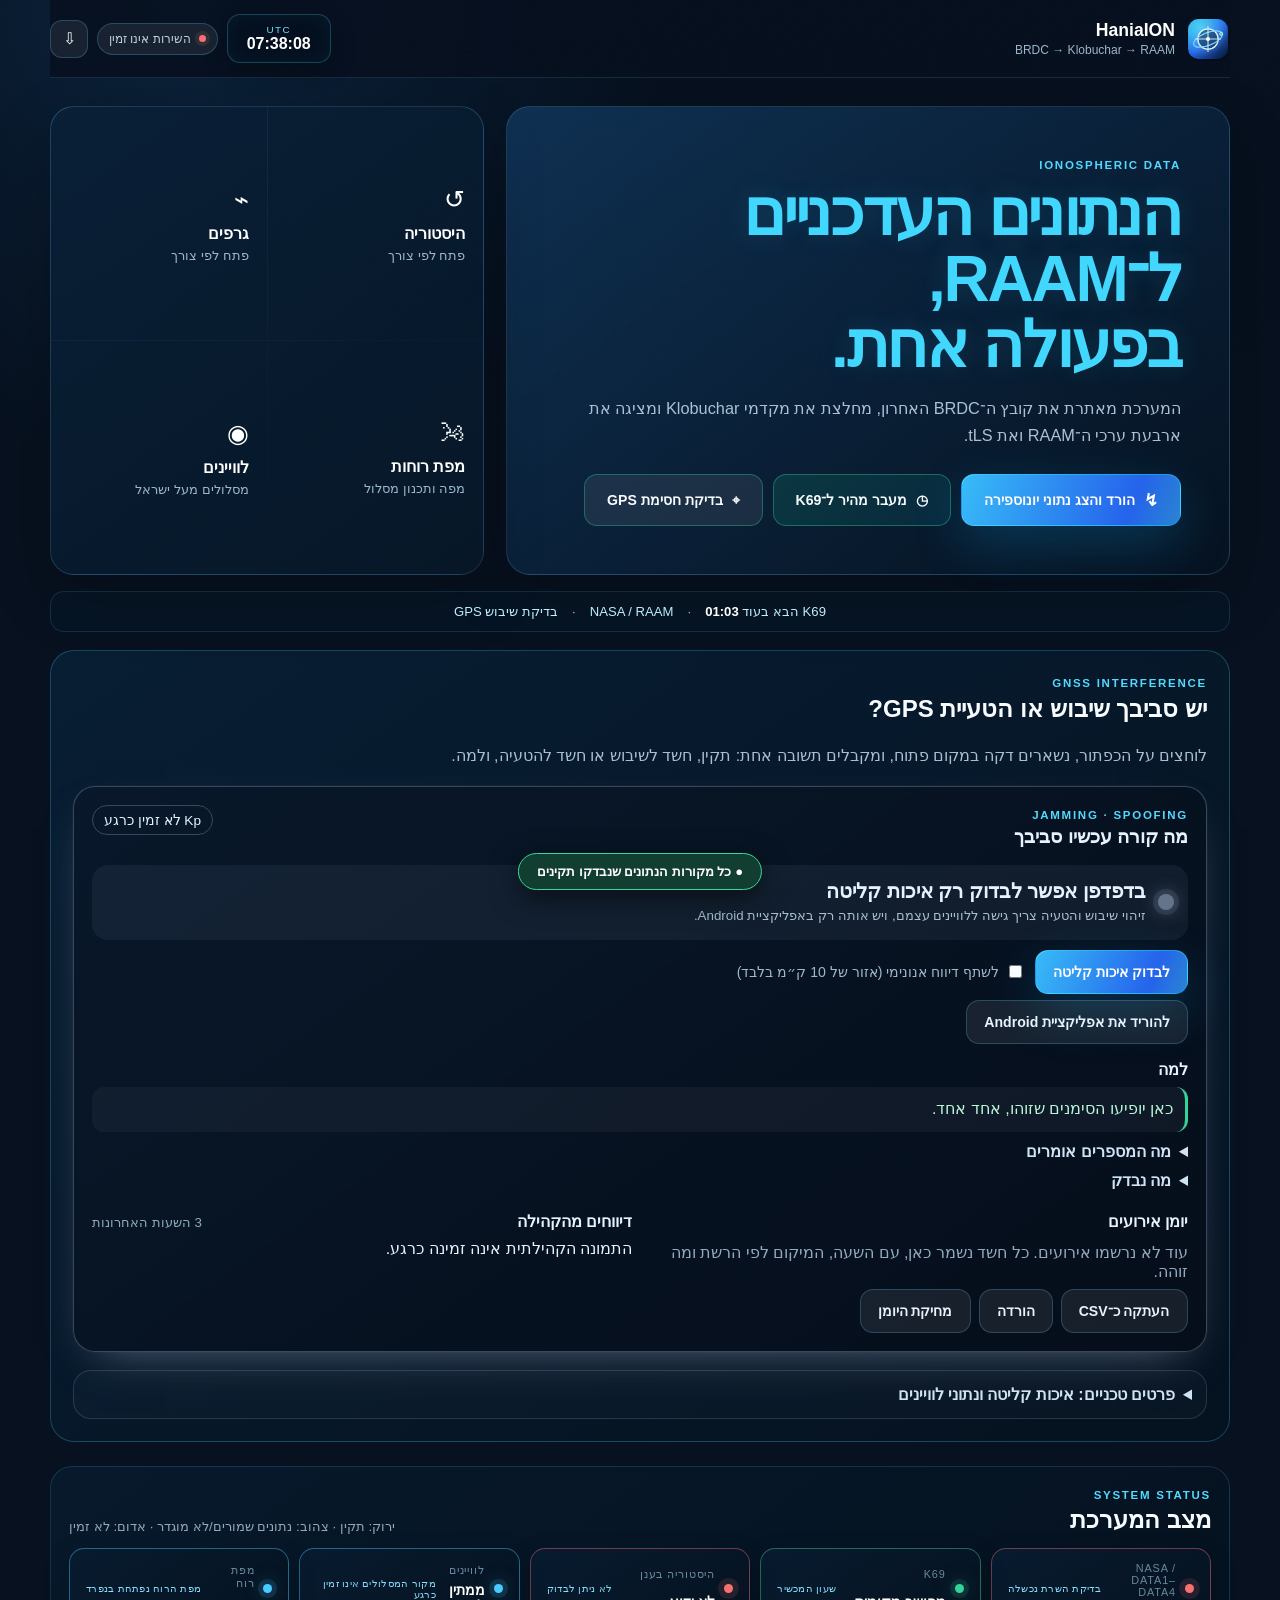
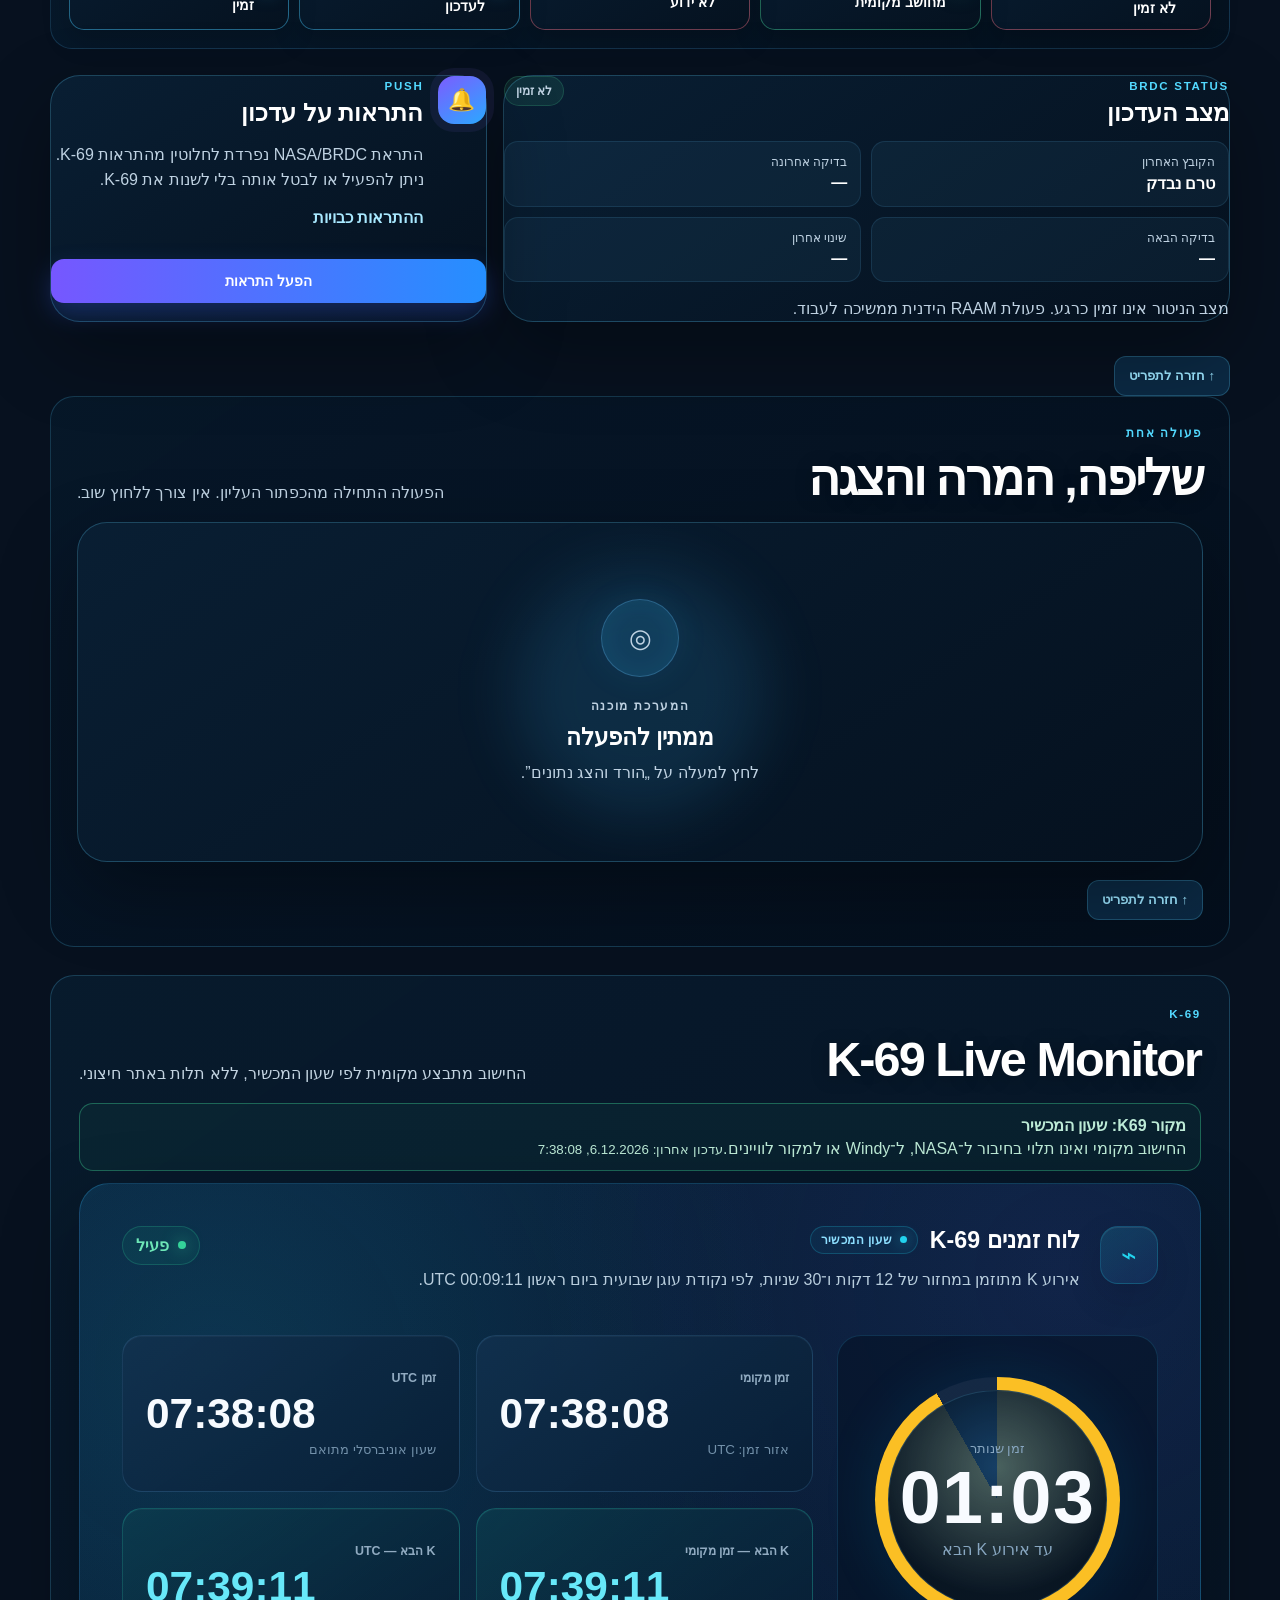
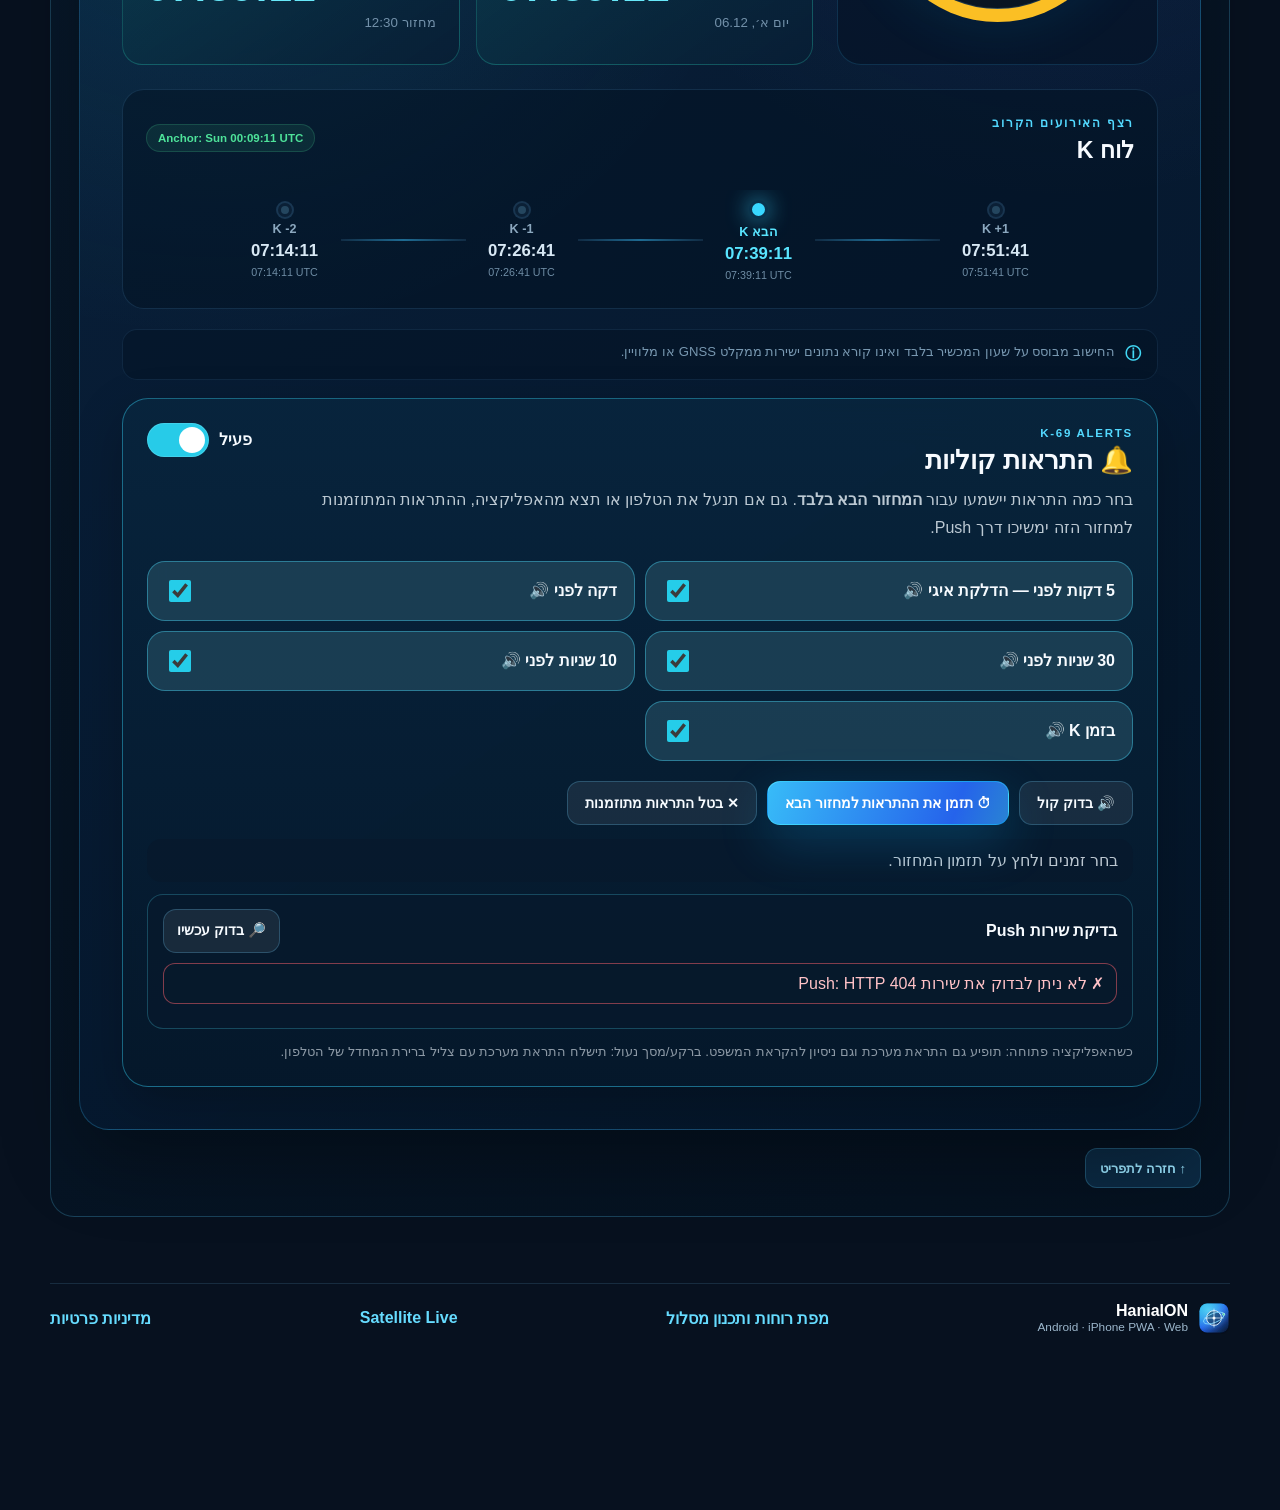
==== commit 60c49345: "Add UFC share button: DATA1-4, UTC (tLS) and MM:DD only Shares the four RAAM values, the tLS value a" ====
--- a/static/index.html
+++ b/static/index.html
@@ -188,7 +188,7 @@
         <article class="value-card"><span>DATA 4</span><strong id="data4">—</strong><small>Beta B2 · B3</small></article>
         <article class="value-card tls-card"><span>TLS/UTC</span><strong id="tls">—</strong><small>Leap seconds</small></article>
       </div>
-      <div class="result-actions"><button id="copyButton" class="button button-primary" type="button">העתק הכול</button><button id="downloadTxtButton" class="button button-secondary" type="button">RAAM.txt</button><button id="downloadJsonButton" class="button button-secondary" type="button">JSON</button><button id="downloadCsvButton" class="button button-secondary" type="button">CSV</button><button id="shareResultButton" class="button button-secondary" type="button">שיתוף</button><button id="refreshButton" class="button button-ghost" type="button">רענן</button></div>
+      <div class="result-actions"><button id="copyButton" class="button button-primary" type="button">העתק הכול</button><button id="downloadTxtButton" class="button button-secondary" type="button">RAAM.txt</button><button id="downloadJsonButton" class="button button-secondary" type="button">JSON</button><button id="downloadCsvButton" class="button button-secondary" type="button">CSV</button><button id="shareResultButton" class="button button-secondary" type="button">שיתוף</button><button id="shareUfcButton" class="button button-secondary" type="button">UFC</button><button id="refreshButton" class="button button-ghost" type="button">רענן</button></div>
       <details class="raw-panel"><summary><span><strong>מקדמי Klobuchar המקוריים</strong><small>הערכים המדעיים מתוך כותרת ה־RINEX</small></span><span class="summary-icon">+</span></summary><div class="raw-grid"><div><span>GPSA / Alpha</span><code id="alpha">—</code></div><div><span>GPSB / Beta</span><code id="beta">—</code></div></div></details>
       <div class="section-return"><a href="#quick-menu">↑ חזרה לתפריט</a></div>
     </section>
@@ -298,7 +298,7 @@
   <div id="toast" class="toast" role="status" aria-live="polite"></div>
   <script src="/static/spoofing.js?v=5" defer></script>
   <script src="/static/interference.js?v=7" defer></script>
-  <script src="/static/app.js?v=89" defer></script>
+  <script src="/static/app.js?v=90" defer></script>
   <script src="/static/data-status.js?v=5"></script>
   <script>
     document.addEventListener('click', function(event) {
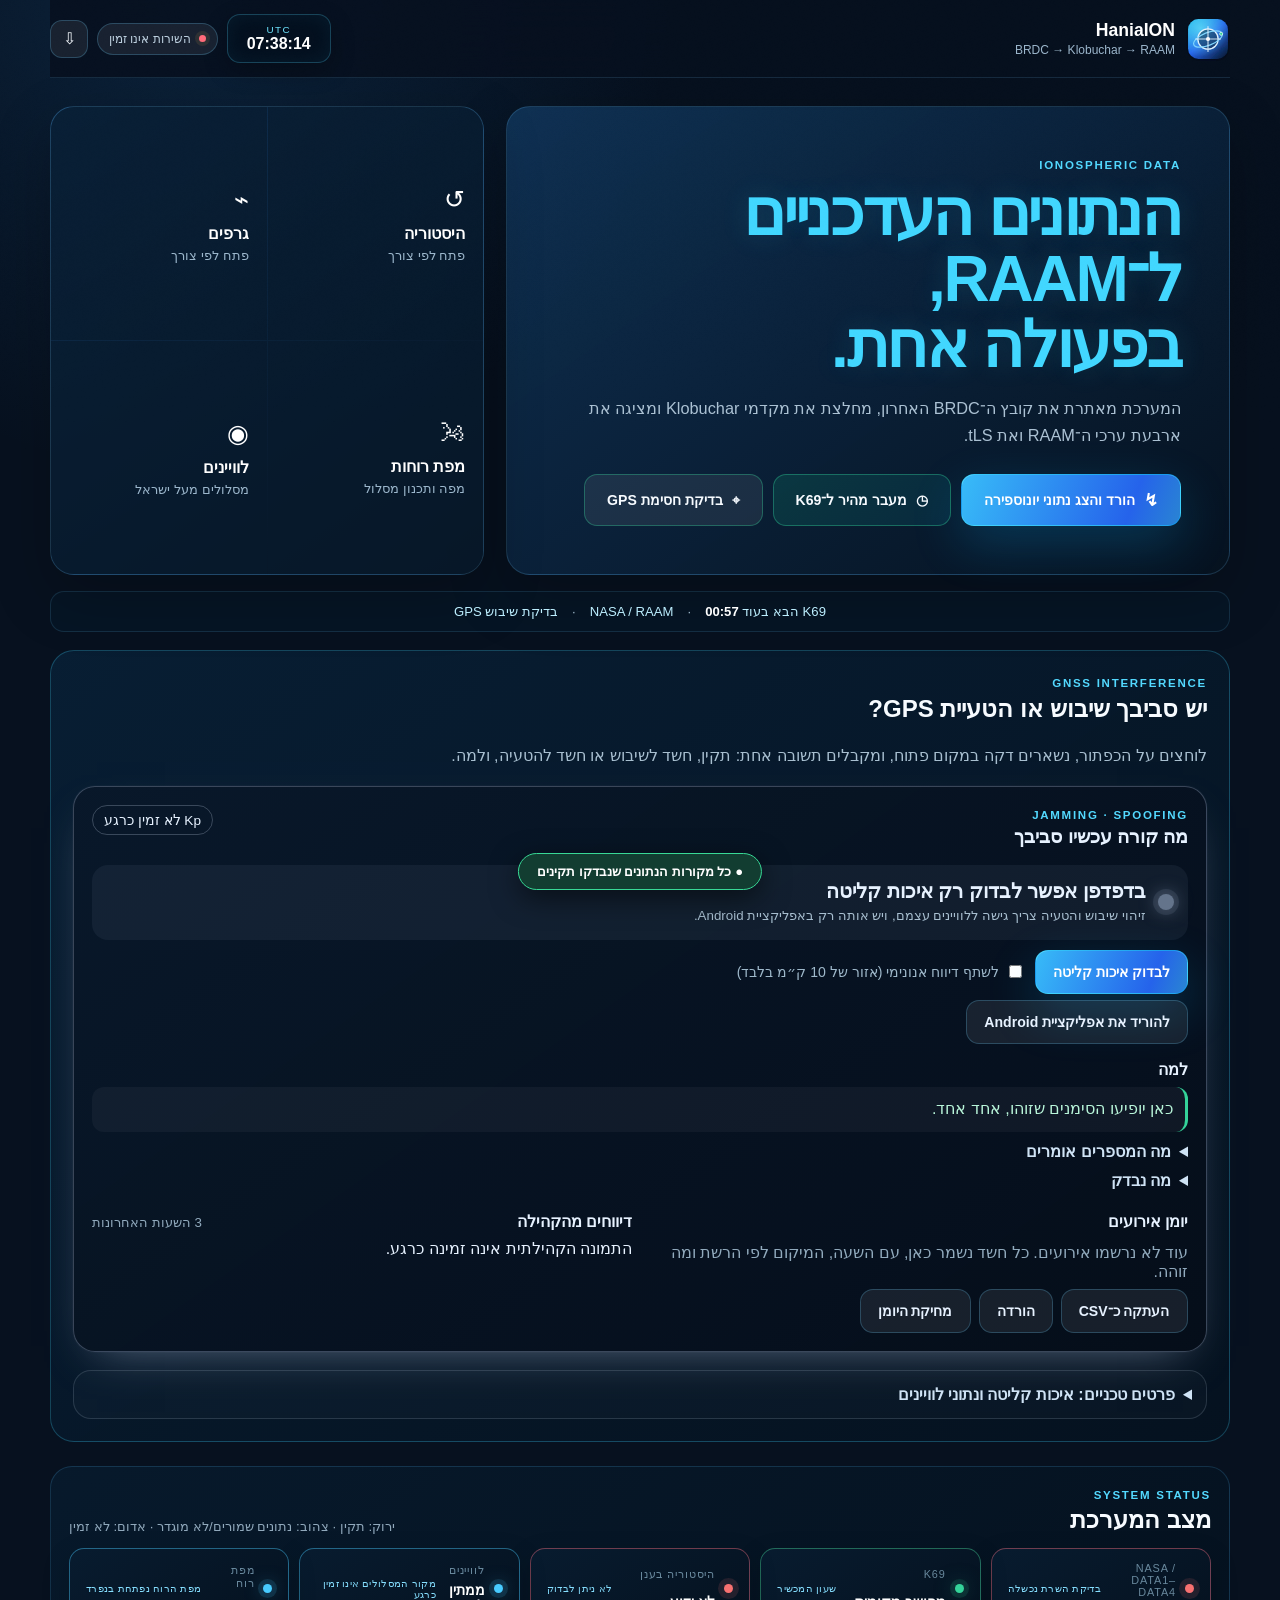
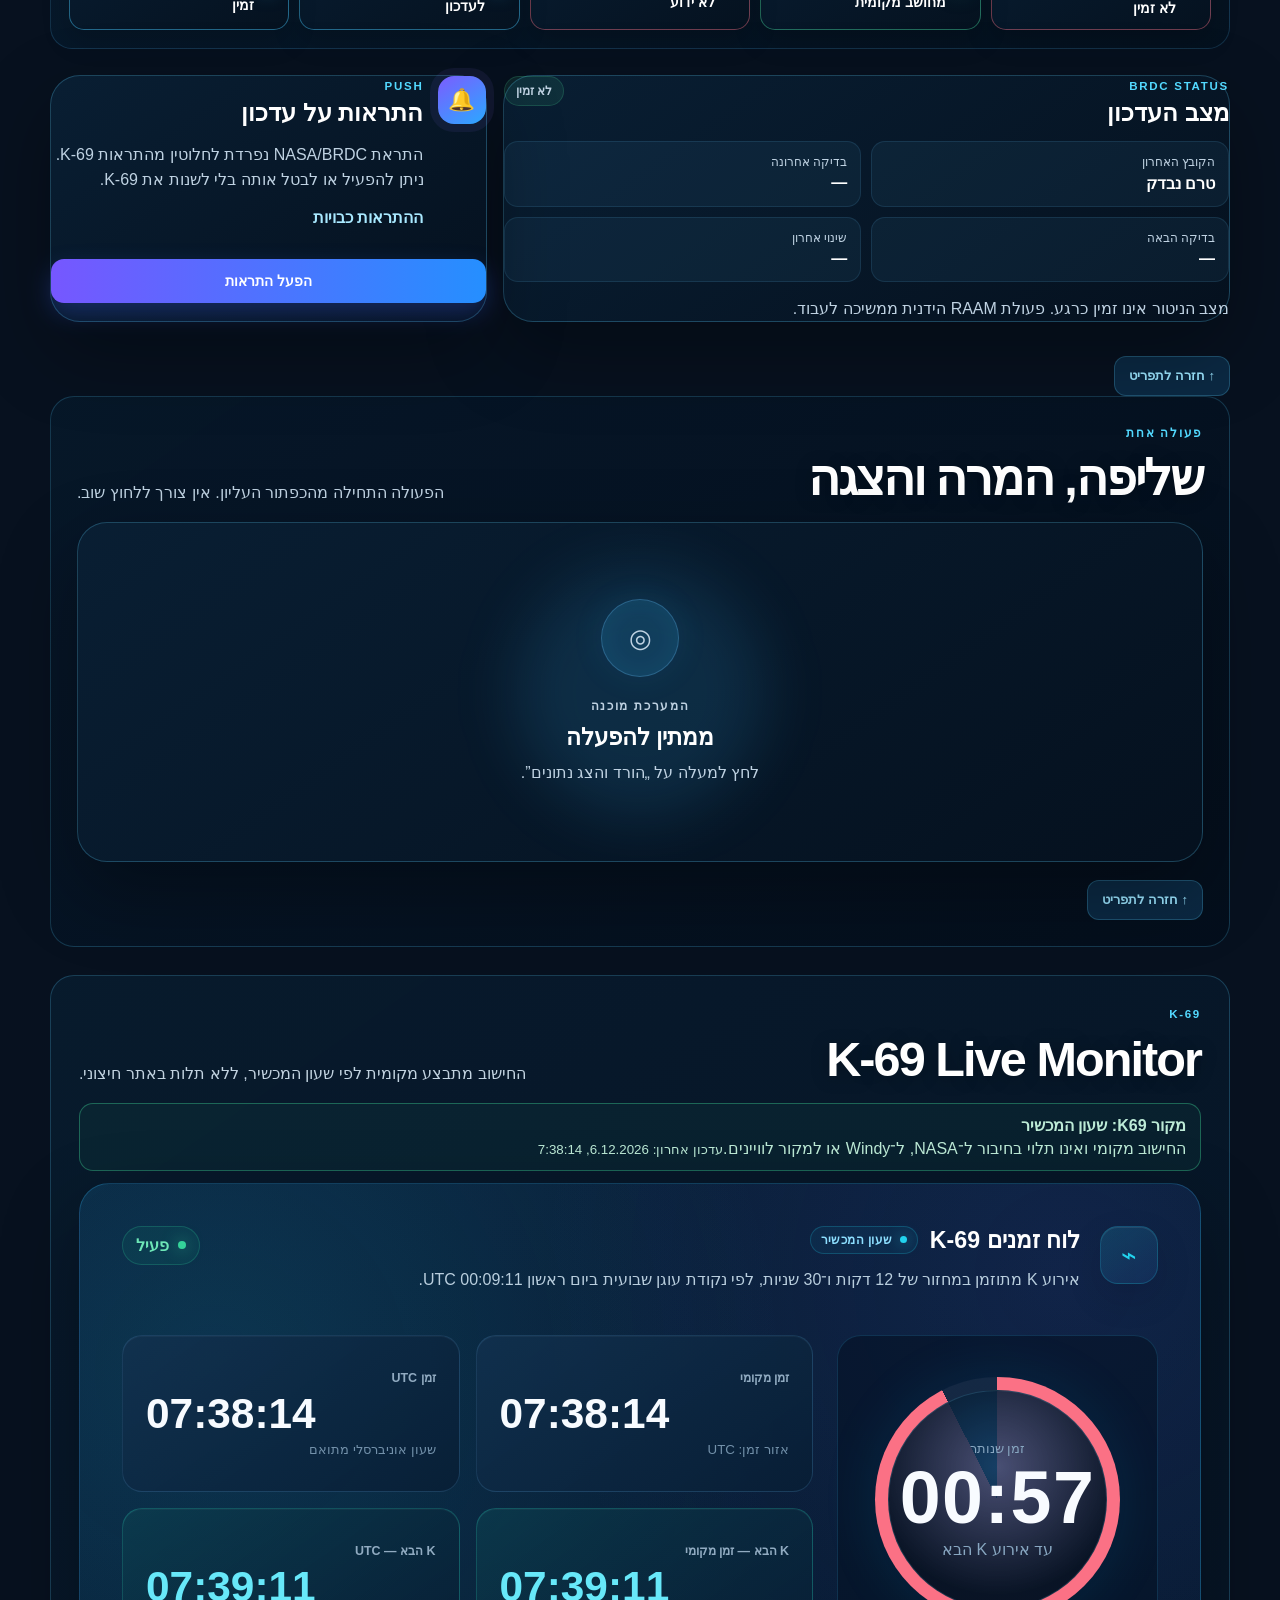
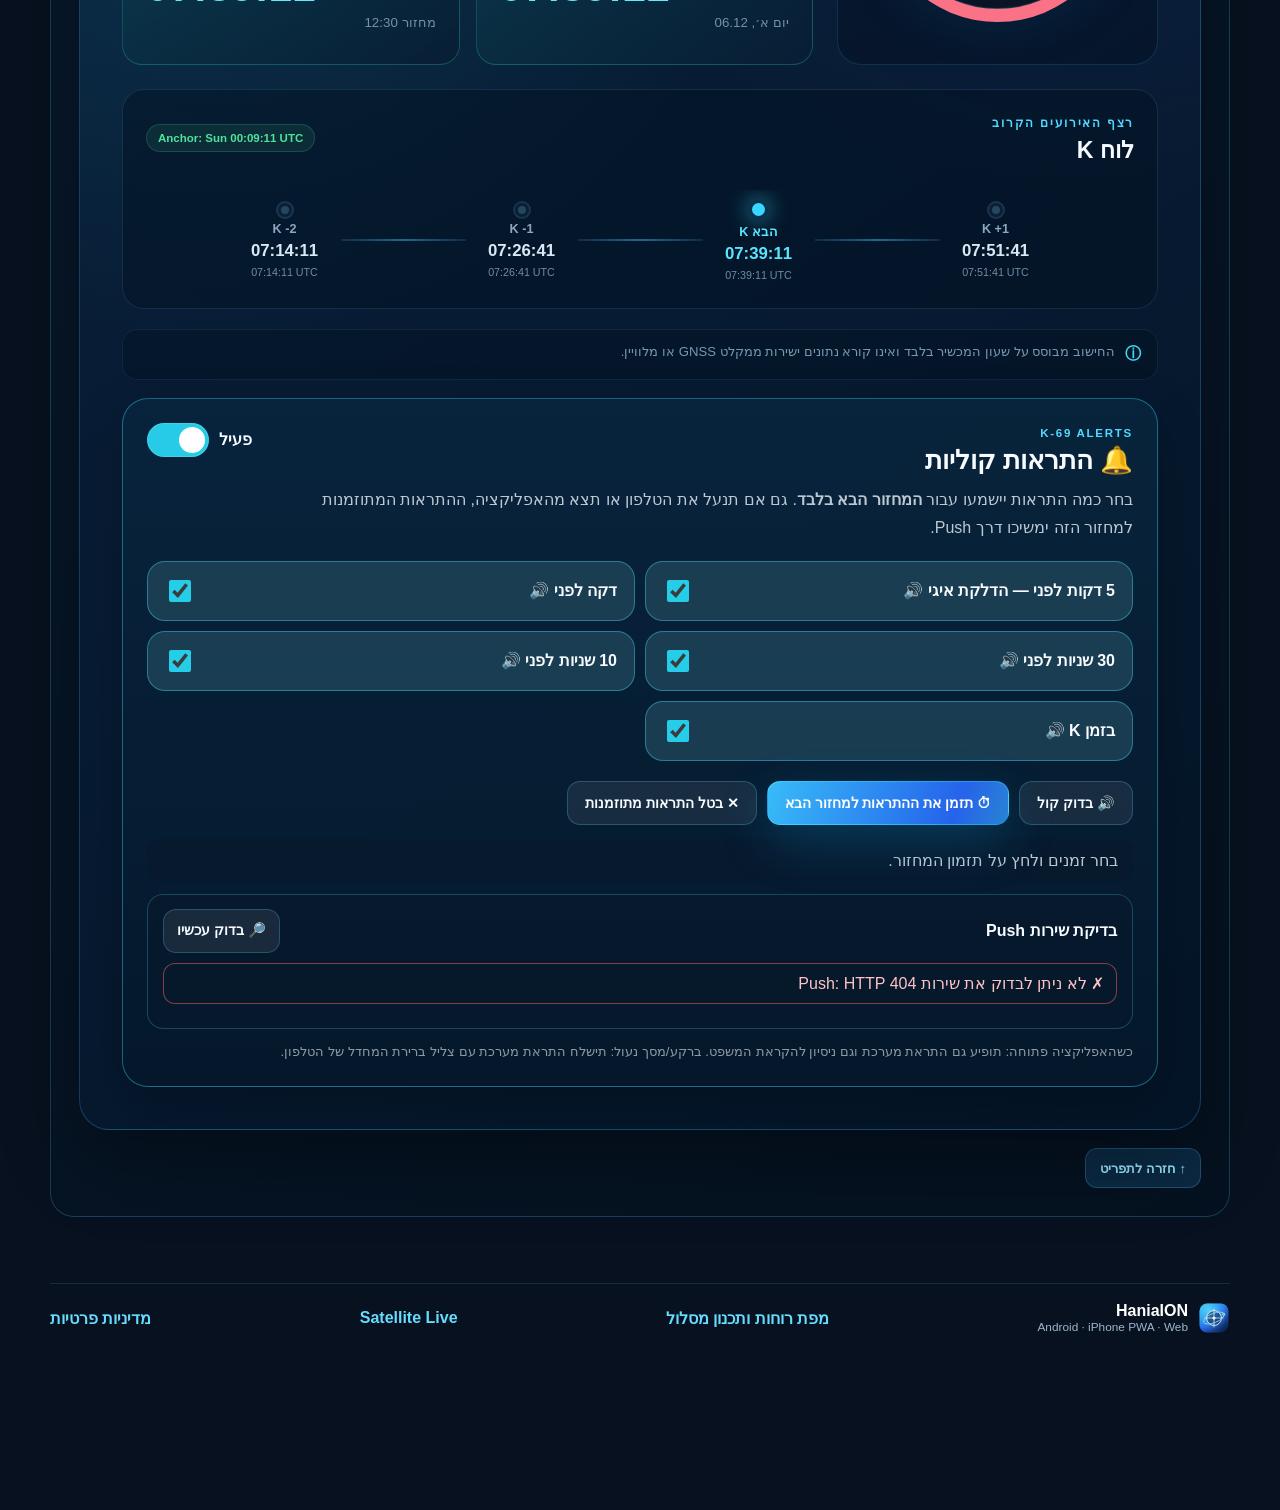
==== commit 3205d5b0: "UFC share: show the date as DD-MM (day first) with a DD-MM label Co-Authored-By: Claude Opus 5.5 <no" ====
--- a/static/index.html
+++ b/static/index.html
@@ -298,7 +298,7 @@
   <div id="toast" class="toast" role="status" aria-live="polite"></div>
   <script src="/static/spoofing.js?v=5" defer></script>
   <script src="/static/interference.js?v=7" defer></script>
-  <script src="/static/app.js?v=90" defer></script>
+  <script src="/static/app.js?v=91" defer></script>
   <script src="/static/data-status.js?v=5"></script>
   <script>
     document.addEventListener('click', function(event) {
